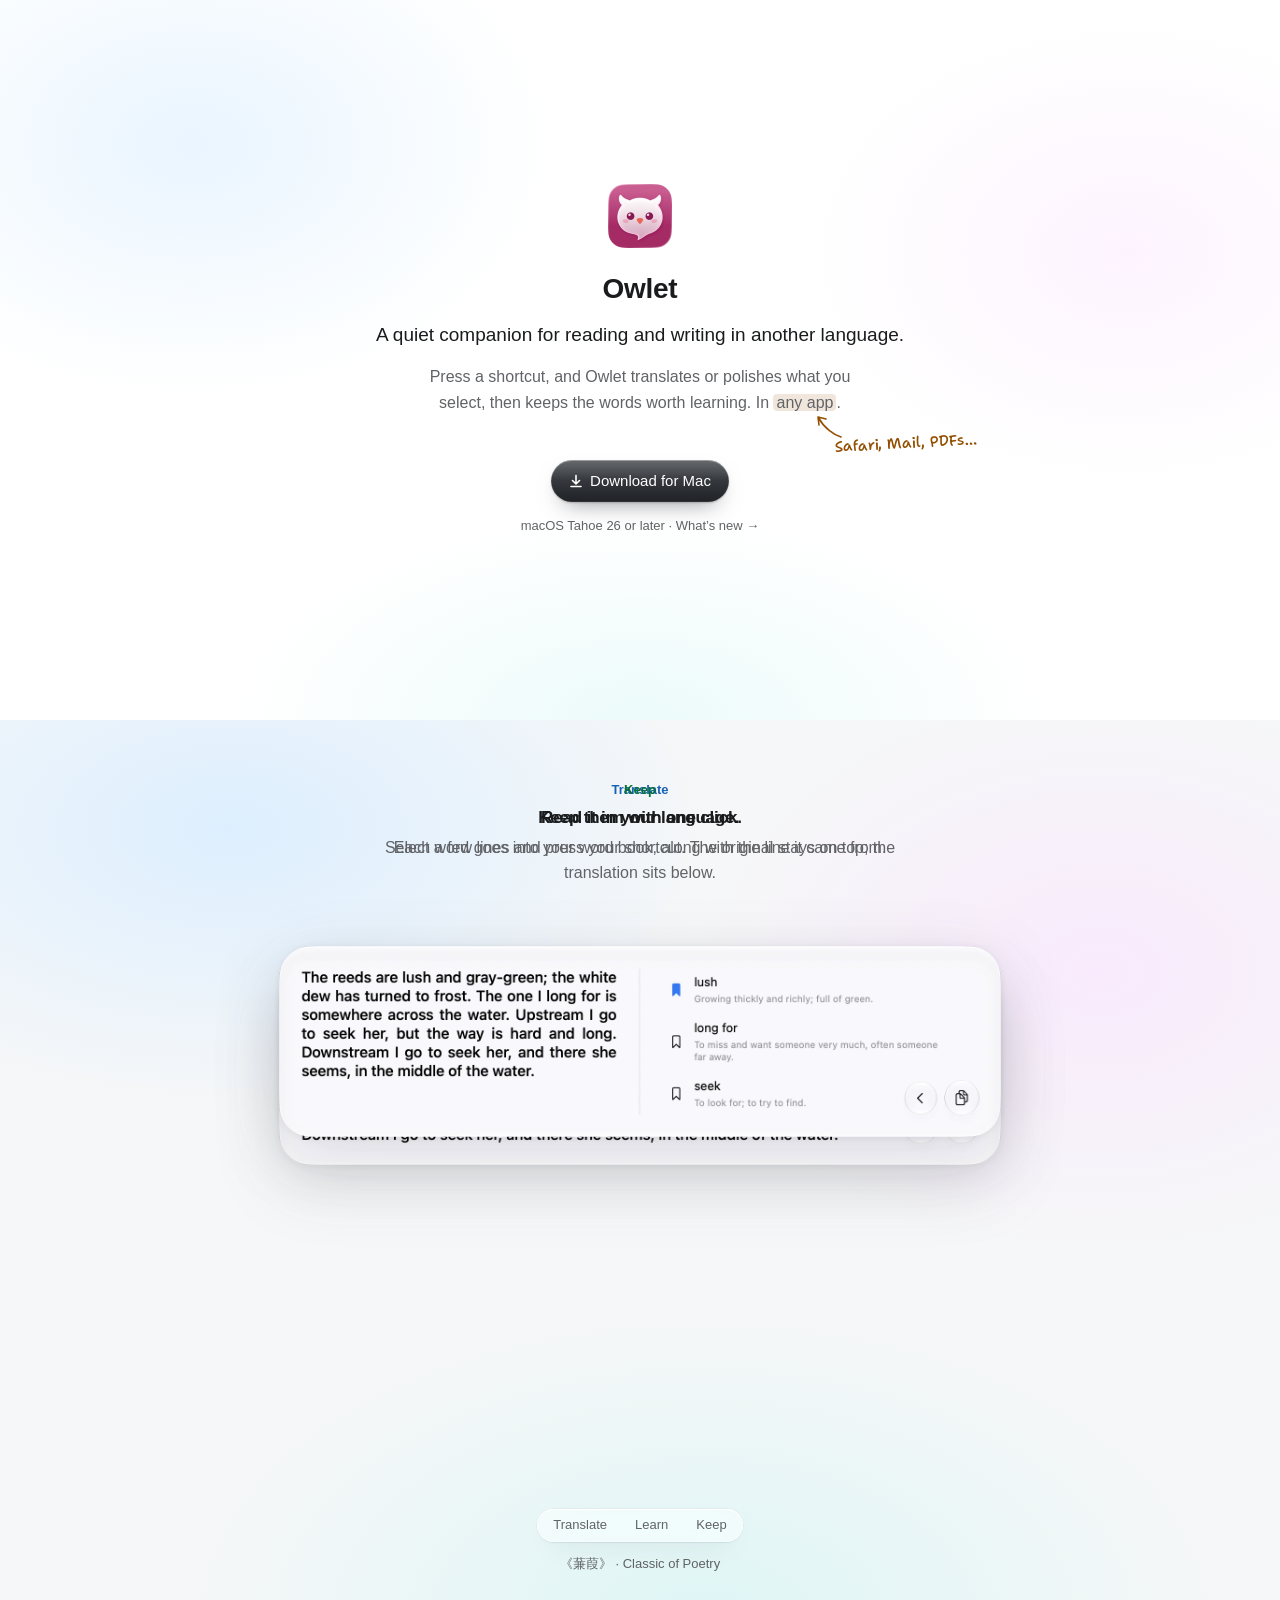
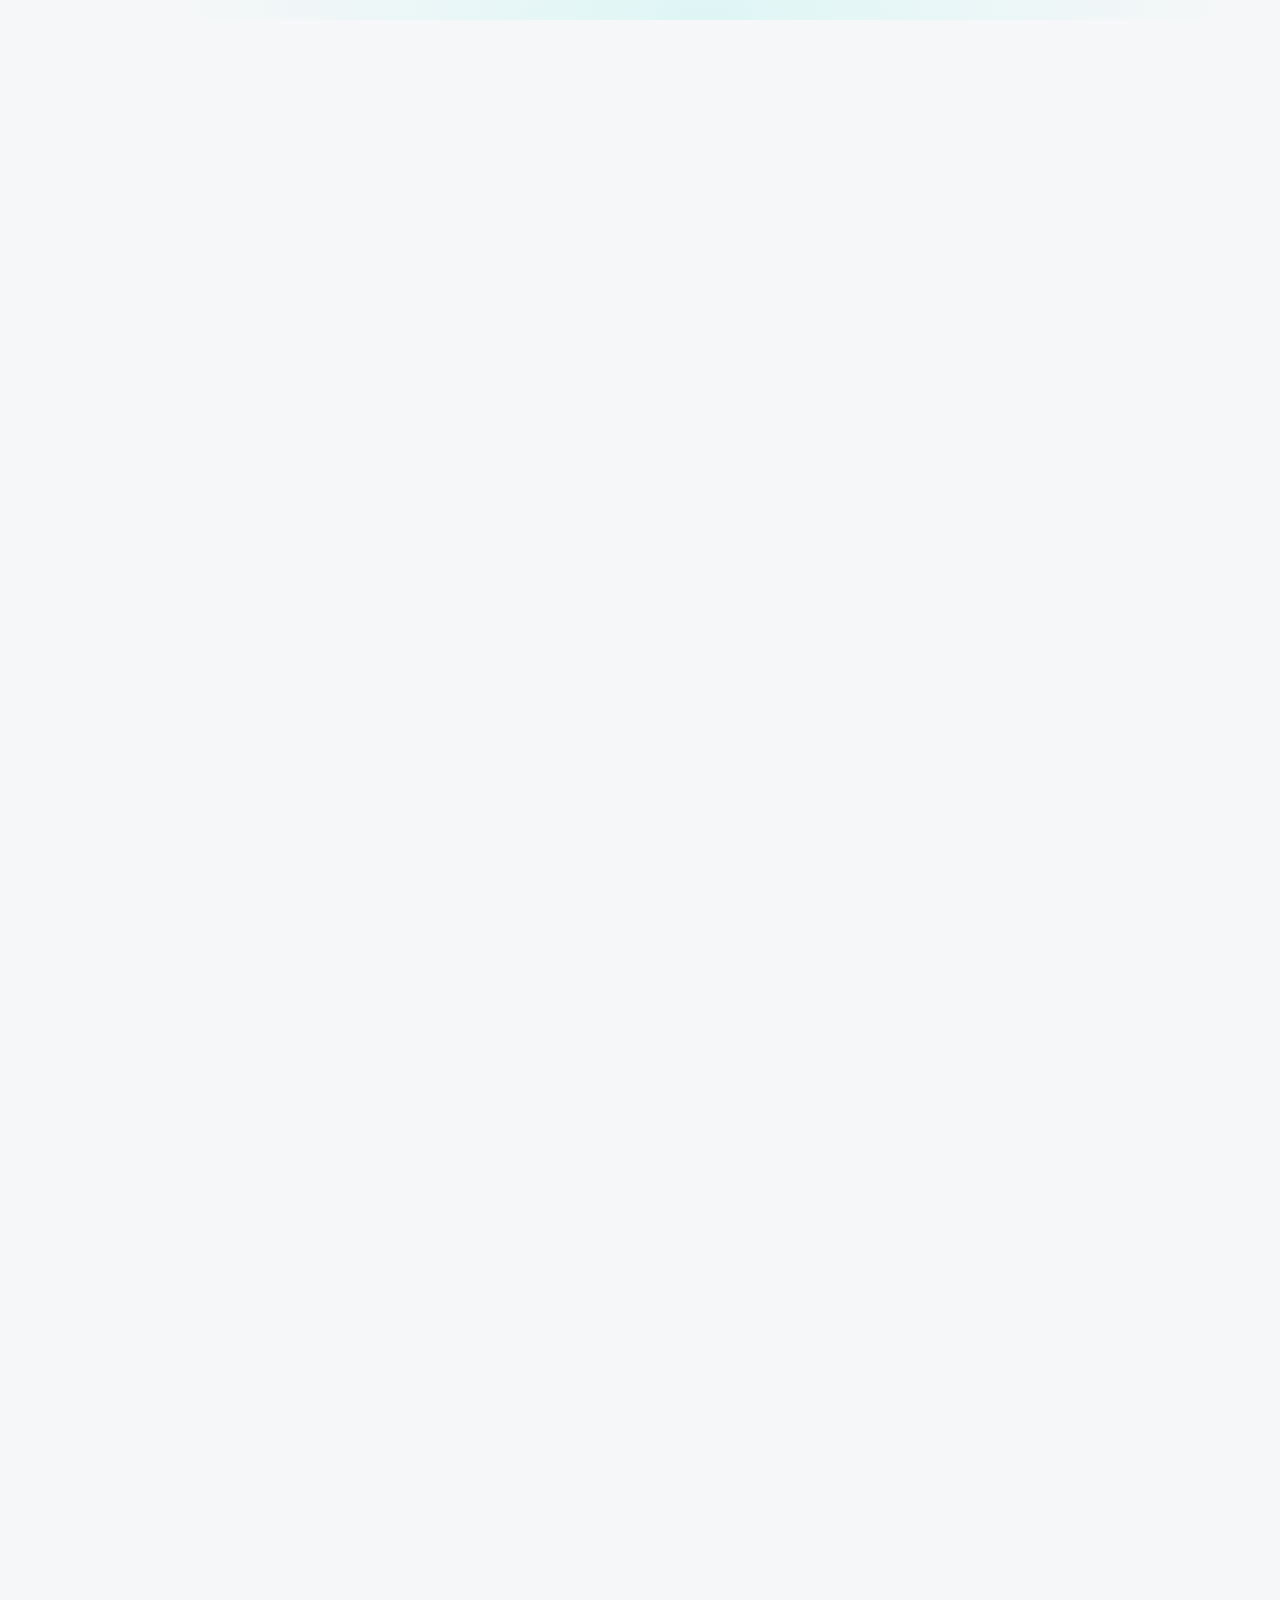
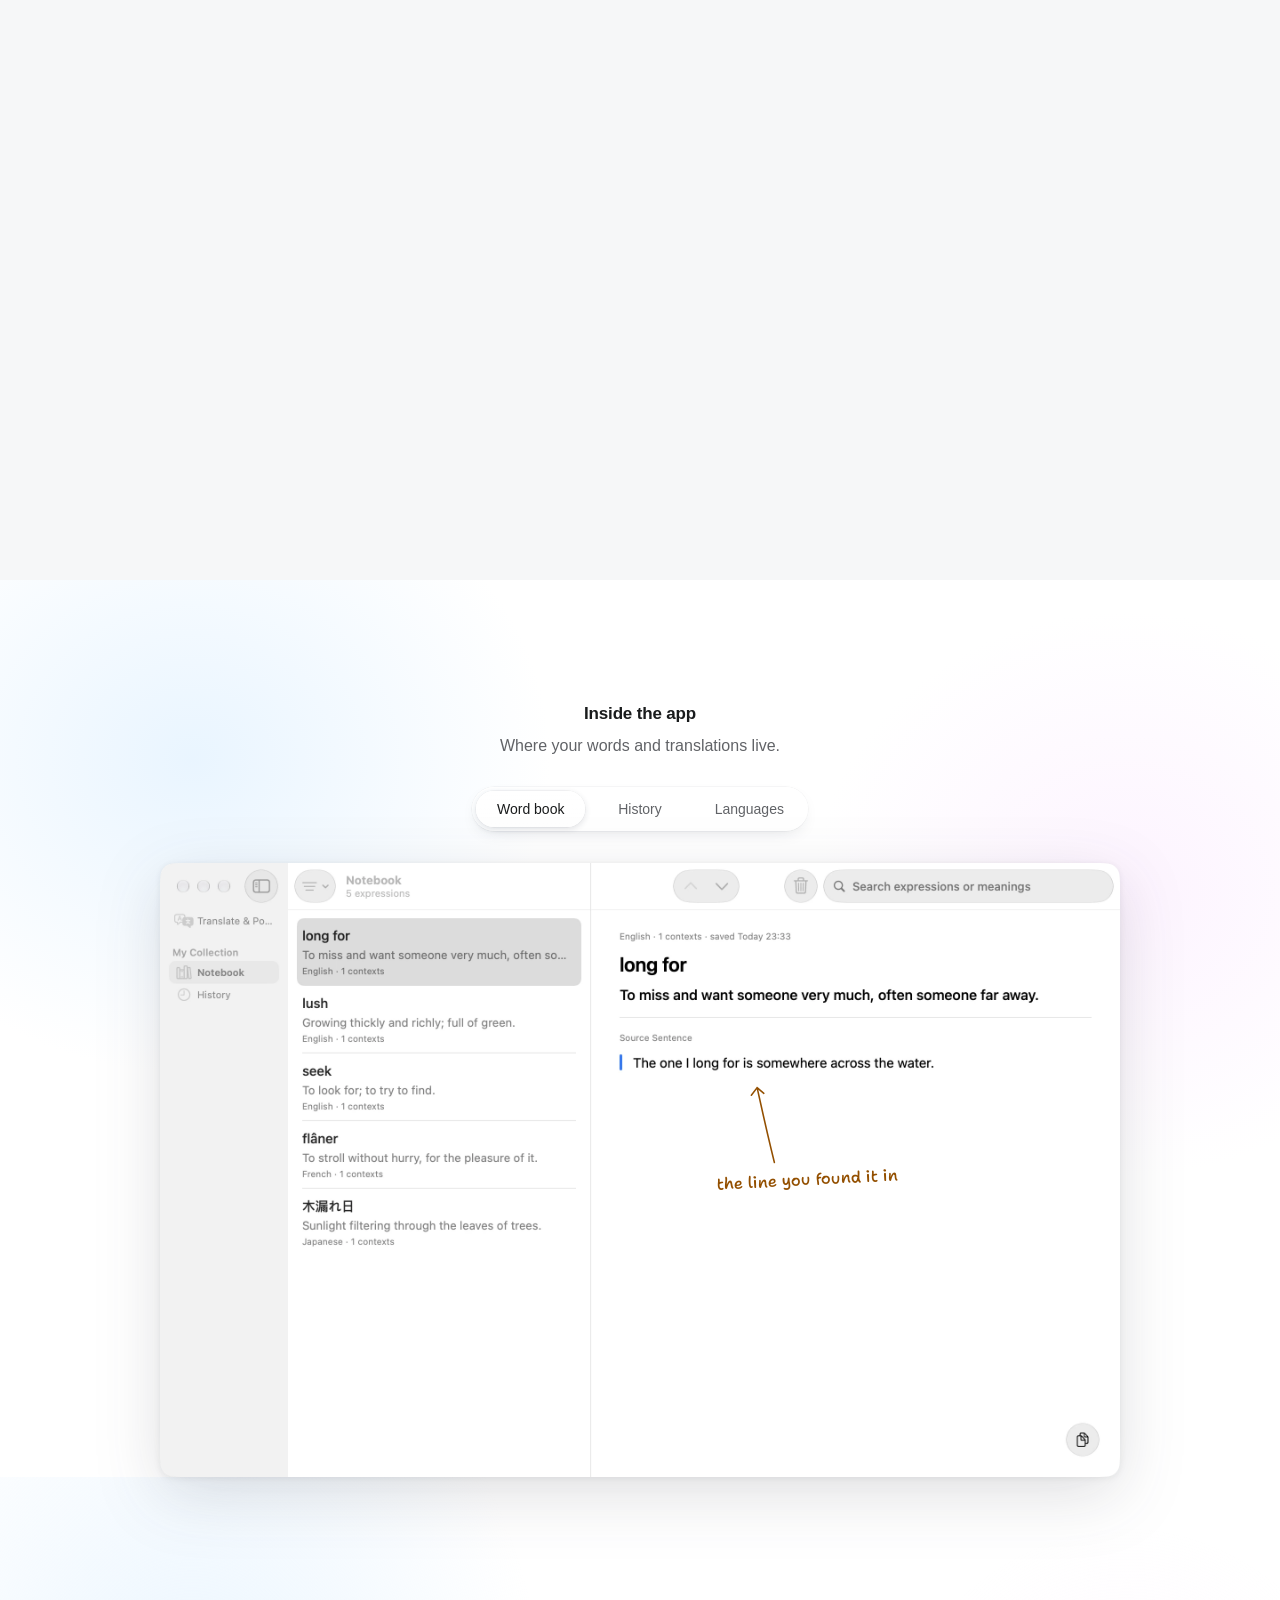
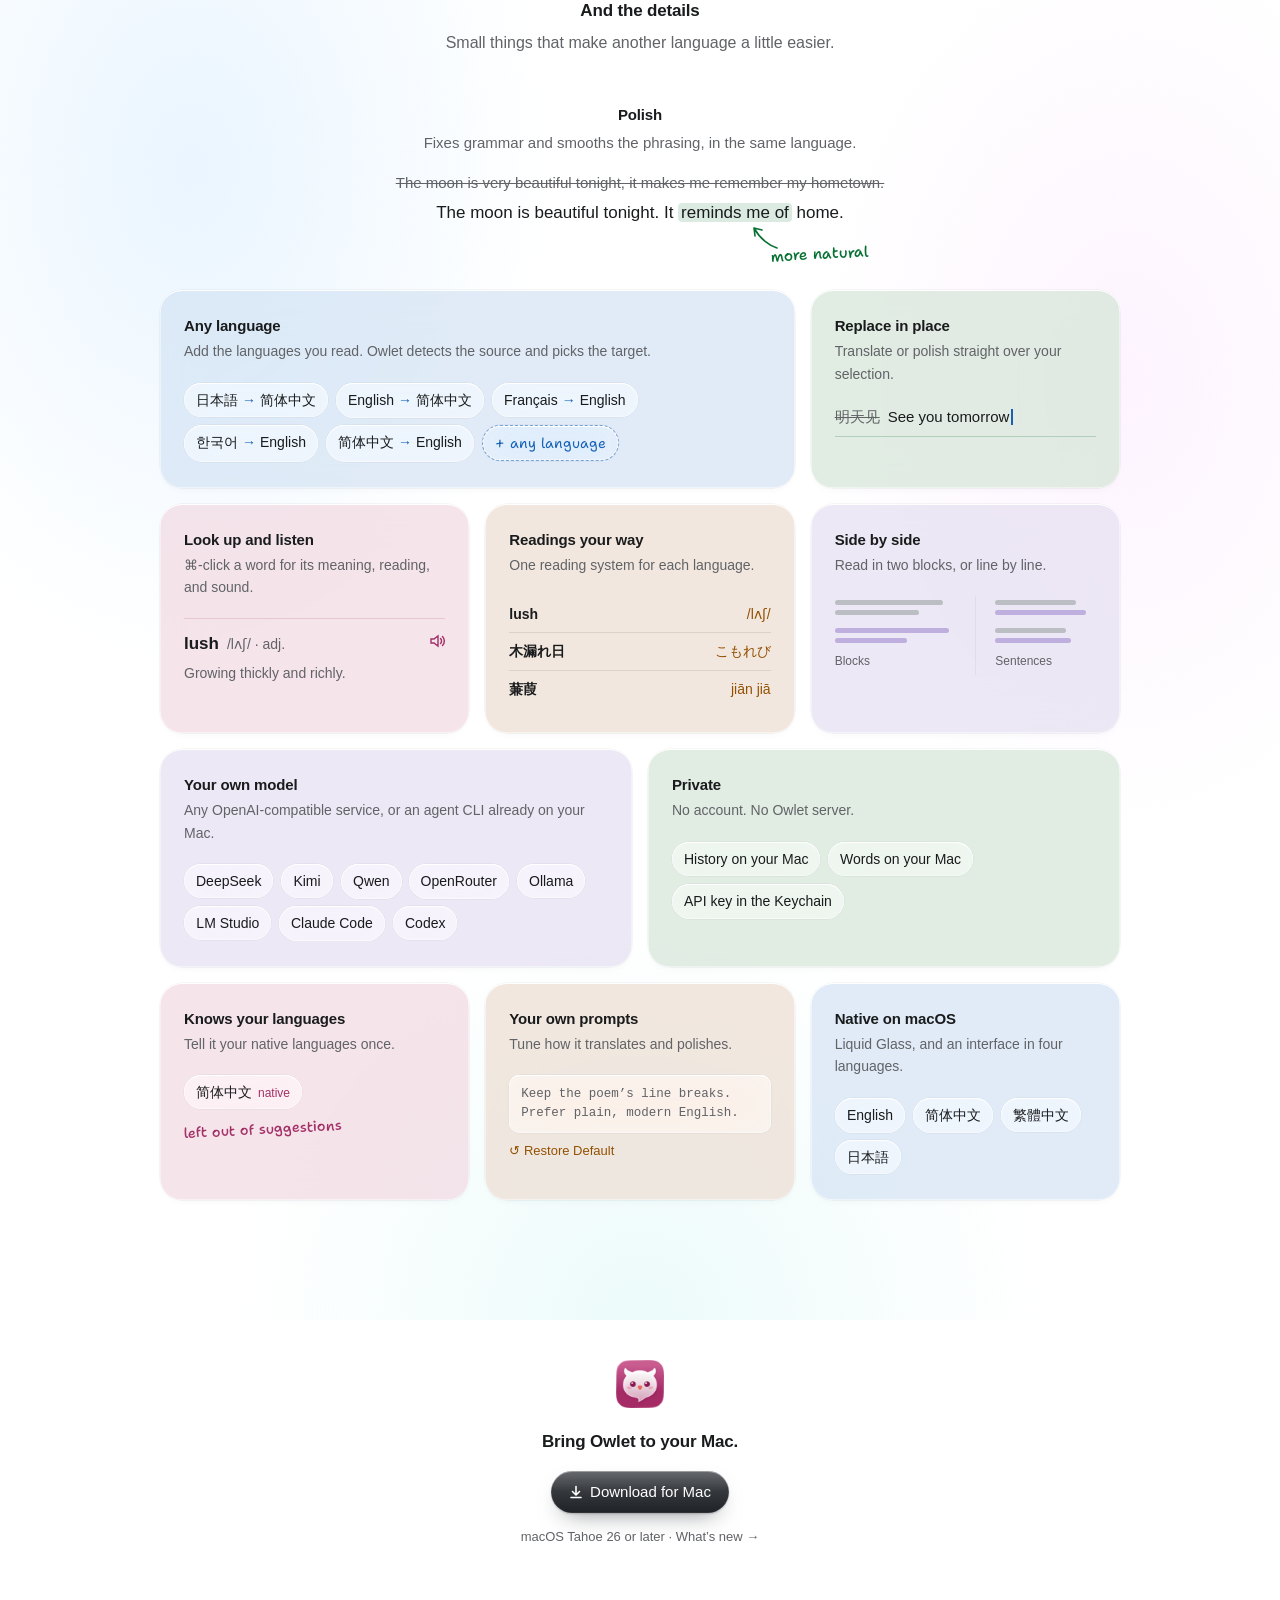
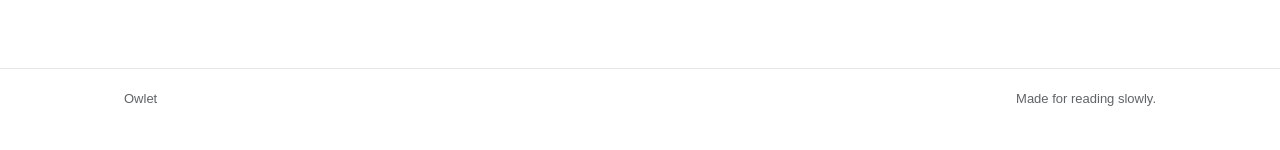
==== site/index.html @ 5147a9f1 "chore(site): 删掉下载链接上过时的注释 仓库已开源，v0.5.1 已发布，releases/latest 对访客可用。" ====
<!doctype html>
<html lang="en">
<head>
<meta charset="utf-8">
<meta name="viewport" content="width=device-width, initial-scale=1">
<title>Owlet · Read and write in any language on your Mac</title>
<meta name="description" content="Select text in any app and press a shortcut. Owlet translates or polishes it, and keeps the words worth learning in a word book on your Mac.">
<meta property="og:type" content="website">
<meta property="og:title" content="Owlet">
<meta property="og:description" content="A quiet companion for reading and writing in another language, on your Mac.">
<meta property="og:image" content="https://owlet.fahchen.dev/media/og.png">
<meta property="og:url" content="https://owlet.fahchen.dev/">
<meta name="twitter:card" content="summary_large_image">
<link rel="canonical" href="https://owlet.fahchen.dev/">
<link rel="icon" href="icon.png">
<link rel="apple-touch-icon" href="apple-touch-icon.png">
<link rel="preconnect" href="https://fonts.googleapis.com">
<link rel="preconnect" href="https://fonts.gstatic.com" crossorigin>
<link rel="stylesheet" href="https://fonts.googleapis.com/css2?family=Shantell+Sans:wght@400;500&display=swap">
<style>
  :root {
    --ink: oklch(0.22 0.004 260);
    --dim: oklch(0.50 0.006 260);
    --bg: oklch(1 0 0);
    --band: oklch(0.975 0.002 260);
    --line: oklch(0.22 0.004 260 / .1);
    --amber: oklch(0.50 0.12 60);
    --blue: oklch(0.50 0.15 255);
    --green: oklch(0.48 0.13 150);
    --rose: oklch(0.50 0.16 355);
    --violet: oklch(0.52 0.15 300);
    --hand: "Shantell Sans", cursive;
  }
  * { box-sizing: border-box; }
  body { margin: 0; background: var(--bg); color: var(--ink); font: 16px/1.6 -apple-system, BlinkMacSystemFont, "SF Pro Text", "PingFang SC", sans-serif; -webkit-font-smoothing: antialiased; }
  a { color: inherit; text-underline-offset: 4px; text-decoration-thickness: 1px; }
  a:hover { color: var(--blue); }
  h1, h2, h3 { font-weight: 600; margin: 0; letter-spacing: -.01em; }
  .wrap { max-width: 1080px; margin: 0 auto; padding-inline: 24px; }

  /* Inline handwritten note: a tinted target, an arrow, and a label below it. */
  .ann { position: relative; background: color-mix(in oklab, var(--c) 14%, transparent); border-radius: 4px; padding: 0 3px; }
  .ann::before {
    content: ""; position: absolute; left: 62%; top: calc(100% + 2px); width: 32px; height: 26px; background: var(--c);
    mask: url("data:image/svg+xml,%3Csvg xmlns='http://www.w3.org/2000/svg' viewBox='0 0 32 26' fill='none' stroke='black' stroke-width='1.6' stroke-linecap='round' stroke-linejoin='round'%3E%3Cpath d='M28 24C21 22 11 15 5 4M5 4l8 2M5 4l1 8'/%3E%3C/svg%3E") center / contain no-repeat;
  }
  .ann::after { content: attr(data-note); position: absolute; left: calc(62% + 22px); top: calc(100% + 22px); font: 500 15px var(--hand); color: var(--c); white-space: nowrap; transform: rotate(-3deg); }

  /* Hero */
  .hero { min-height: 80vh; display: grid; place-items: center; text-align: center; position: relative; padding: 48px 24px; }
  .hero img { width: 64px; height: 64px; }
  .hero h1 { font-size: 28px; margin-top: 12px; }
  .hero p { color: var(--dim); font-size: 17px; margin: 12px 0 0; }
  .hero p.tagline { color: var(--ink); font-size: 19px; margin-top: 8px; }
  .hero p.lead { max-width: 30em; margin: 14px auto 44px; font-size: 16px; text-wrap: balance; }
  .links { margin-top: 36px; display: flex; flex-direction: column; gap: 14px; align-items: center; font-size: 15px; }
  .meta { font-size: 13px; color: var(--dim); }
  .btn {
    display: inline-flex; align-items: center; gap: 7px; padding: 9px 18px; border-radius: 999px;
    color: white; text-decoration: none; font-weight: 500; font-size: 15px;
    transition: transform .3s cubic-bezier(.16, 1, .3, 1), box-shadow .3s cubic-bezier(.16, 1, .3, 1);
  }
  .btn:hover { color: white; transform: translateY(-1px); }
  .btn:active { transform: translateY(0); }
  .btn:focus-visible, .more-link:focus-visible { outline: 2px solid var(--blue); outline-offset: 3px; }
  .more-link { text-decoration: none; color: var(--dim); }
  .more-link:hover { color: var(--ink); }
  .more-link span { display: inline-block; transition: transform .3s cubic-bezier(.16, 1, .3, 1); }
  .more-link:hover span { transform: translateX(3px); }

  /* Story */
  .story { background: var(--band); padding: 96px 0; }
  /* A faint Tahoe wash, as if the wallpaper showed through glass; on the stage, so it holds still while the shots change. */
  .stage {
    background:
      radial-gradient(55% 45% at 18% 12%, oklch(0.94 0.035 250 / .9), transparent 70%),
      radial-gradient(45% 45% at 86% 28%, oklch(0.95 0.035 320 / .8), transparent 70%),
      radial-gradient(60% 50% at 55% 100%, oklch(0.95 0.03 195 / .8), transparent 70%),
      var(--band);
  }
  .step { margin: 0 auto 88px; max-width: 1032px; }
  .step:last-child { margin-bottom: 0; }
  .cap { text-align: center; }
  .cap b { font-size: 13px; font-weight: 600; }
  .cap h2 { font-size: 17px; margin-top: 2px; }
  .cap p { color: var(--dim); margin: 4px auto 0; max-width: 34em; }
  .k1 { color: var(--blue); } .k2 { color: var(--rose); } .k3 { color: var(--green); }
  /* The shot and its notes share one box; the SVG's viewBox matches the box, so arrows land in place. */
  .shot { position: relative; aspect-ratio: 1000 / 330; margin-top: 24px; }
  .shot img { position: absolute; left: 15%; top: 18.2%; width: 70%; height: auto; filter: drop-shadow(0 18px 32px oklch(0.3 0.02 260 / .14)) drop-shadow(0 1px 3px oklch(0.3 0.02 260 / .08)); }
  .shot svg { position: absolute; inset: 0; width: 100%; height: 100%; overflow: visible; fill: none; stroke-width: 1.6; stroke-linecap: round; stroke-linejoin: round; }
  .note { position: absolute; font: 500 16px/1.25 var(--hand); color: var(--c); white-space: nowrap; transform: rotate(-3deg); }
  .note.r { text-align: right; }
  .credit { text-align: center; font-size: 13px; color: var(--dim); margin-top: 40px; }
  .progress { display: none; }

  @media (prefers-reduced-motion: no-preference) and (min-width: 821px) {
    @supports (animation-timeline: view()) {
      .story { height: 340vh; padding: 0; view-timeline: --story block; }
      .stage { position: sticky; top: 0; height: 100vh; display: grid; grid-template-rows: 1fr auto; padding: 56px 24px 32px; }
      .steps { display: grid; place-items: start center; }
      .step { grid-area: 1 / 1; width: 100%; margin: 0; animation: linear both; animation-timeline: --story; }
      .step:nth-child(1) { animation-name: first; animation-range: contain 0% contain 38%; }
      .step:nth-child(2) { animation-name: middle; animation-range: contain 30% contain 70%; }
      .step:nth-child(3) { animation-name: last; animation-range: contain 62% contain 100%; }
      @keyframes first { 0%, 72% { opacity: 1; transform: none; } 100% { opacity: 0; transform: translateY(-24px); } }
      @keyframes middle { 0% { opacity: 0; transform: translateY(24px); } 28%, 72% { opacity: 1; transform: none; } 100% { opacity: 0; transform: translateY(-24px); } }
      @keyframes last { 0% { opacity: 0; transform: translateY(24px); } 28%, 100% { opacity: 1; transform: none; } }

      /* Each step's notes draw in once the step has settled. */
      .shot path, .note { animation: linear both; animation-timeline: --story; }
      .shot path { stroke-dasharray: 1; animation-name: draw; }
      .note { animation-name: ink; }
      .step:nth-child(1) :is(path, .note) { animation-range: contain 2% contain 12%; }
      .step:nth-child(2) :is(path, .note) { animation-range: contain 40% contain 50%; }
      .step:nth-child(3) :is(path, .note) { animation-range: contain 72% contain 82%; }
      @keyframes draw { from { stroke-dashoffset: 1; } to { stroke-dashoffset: 0; } }
      @keyframes ink { from { opacity: 0; } to { opacity: 1; } }

      .progress { display: flex; gap: 28px; justify-content: center; font-size: 13px; color: var(--dim); }
      .progress span { animation: on linear; animation-timeline: --story; }
      .progress span:nth-child(1) { animation-range: contain 0% contain 34%; }
      .progress span:nth-child(2) { animation-range: contain 34% contain 66%; }
      .progress span:nth-child(3) { animation-range: contain 66% contain 100%; }
      @keyframes on { from, to { color: var(--ink); } }
      .credit { margin-top: 12px; }
    }
  }

  /* Inside the app: radio tabs, one pane at a time; a pane's arrows redraw each time it is shown. */
  .inside { padding: 120px 0 0; }
  .inside h2 { font-size: 17px; text-align: center; }
  .inside .sub { text-align: center; color: var(--dim); margin: 6px 0 0; }
  .inside input[type=radio] { position: absolute; opacity: 0; pointer-events: none; }
  .tabs label:hover { color: var(--ink); }
  #tab-notebook:focus-visible ~ .tabs [for=tab-notebook], #tab-history:focus-visible ~ .tabs [for=tab-history],
  #tab-languages:focus-visible ~ .tabs [for=tab-languages] { outline: 2px solid var(--blue); outline-offset: 1px; }
  .pane > img { position: absolute; inset: 0; width: 100%; height: 100%; filter: drop-shadow(0 18px 32px oklch(0.3 0.02 260 / .14)) drop-shadow(0 1px 3px oklch(0.3 0.02 260 / .08)); }
  .pane > svg { position: absolute; inset: 0; width: 100%; height: 100%; overflow: visible; fill: none; stroke-width: 1.6; stroke-linecap: round; stroke-linejoin: round; }


  /* ---------- Liquid Glass layer ---------- */
  :root {
    --glass: oklch(1 0 0 / .55);
    --glass-ring: inset 0 0 0 .5px oklch(1 0 0 / .85), 0 0 0 .5px oklch(0.3 0.02 260 / .08);
    --glass-hi: inset 0 1px 0 oklch(1 0 0 / .95);
    --glass-drop: 0 10px 28px -14px oklch(0.3 0.04 260 / .28), 0 1px 2px oklch(0.3 0.02 260 / .06);
    --spring: cubic-bezier(.22, 1, .36, 1);
  }
  /* Faint wallpaper light, so the glass has something to show through. */
  .hero, .inside, .features {
    background:
      radial-gradient(40% 50% at 15% 20%, oklch(0.95 0.03 250 / .7), transparent 70%),
      radial-gradient(35% 45% at 88% 35%, oklch(0.96 0.03 320 / .6), transparent 70%),
      radial-gradient(45% 40% at 50% 100%, oklch(0.96 0.025 195 / .6), transparent 70%),
      var(--bg);
  }
  .glassy, .chip, .prompt {
    background: var(--glass); -webkit-backdrop-filter: blur(18px) saturate(1.8); backdrop-filter: blur(18px) saturate(1.8);
    box-shadow: var(--glass-hi), var(--glass-ring), var(--glass-drop);
  }
  .card {
    background: color-mix(in oklab, var(--c, white) 13%, oklch(1 0 0 / .68));
    -webkit-backdrop-filter: blur(24px) saturate(1.8); backdrop-filter: blur(24px) saturate(1.8);
    /* A light lift only: the glass edge separates the cards, not the shadow. */
    box-shadow: var(--glass-hi), var(--glass-ring), 0 4px 14px -10px oklch(0.3 0.04 260 / .14);
  }
  .chip.any { background: oklch(1 0 0 / .25); box-shadow: none; }
  .card :is(.chip, .prompt) { box-shadow: var(--glass-hi), var(--glass-ring); }

  /* The download button: dark glass with a specular top edge. */
  .btn {
    position: relative; overflow: hidden;
    background: linear-gradient(180deg, oklch(0.36 0.01 260 / .92), oklch(0.19 0.01 260 / .94));
    -webkit-backdrop-filter: blur(12px) saturate(1.6); backdrop-filter: blur(12px) saturate(1.6);
    box-shadow: inset 0 1px 0 oklch(1 0 0 / .3), inset 0 0 0 .5px oklch(1 0 0 / .14), 0 10px 24px -12px oklch(0.2 0.02 260 / .6), 0 1px 2px oklch(0.2 0 0 / .2);
  }
  .btn::before { content: ""; position: absolute; inset: 0 0 50% 0; border-radius: inherit; background: linear-gradient(oklch(1 0 0 / .16), transparent); pointer-events: none; }
  .btn:hover { box-shadow: inset 0 1px 0 oklch(1 0 0 / .45), inset 0 0 0 .5px oklch(1 0 0 / .2), 0 14px 28px -12px oklch(0.2 0.02 260 / .65), 0 1px 2px oklch(0.2 0 0 / .2); }

  /* Segmented control: a glass track and a glass pill that slides to the chosen tab. */
  .tabs {
    position: relative; display: grid; grid-template-columns: repeat(3, 1fr); width: fit-content; margin: 28px auto 32px;
    padding: 4px; border-radius: 999px; font-size: 14px; font-weight: 500;
    background: oklch(1 0 0 / .45); -webkit-backdrop-filter: blur(20px) saturate(1.8); backdrop-filter: blur(20px) saturate(1.8);
    box-shadow: inset 0 1px 0 oklch(1 0 0 / .9), var(--glass-ring), 0 6px 18px -10px oklch(0.3 0.04 260 / .25);
  }
  .tabs::before {
    content: ""; position: absolute; top: 4px; bottom: 4px; left: 4px; width: calc((100% - 8px) / 3); border-radius: 999px;
    background: linear-gradient(180deg, oklch(1 0 0 / .98), oklch(1 0 0 / .78));
    box-shadow: inset 0 1px 0 white, inset 0 0 0 .5px oklch(1 0 0 / .9), 0 2px 6px oklch(0.3 0.03 260 / .14), 0 0 0 .5px oklch(0.3 0.02 260 / .08);
    transition: transform .55s var(--spring);
  }
  #tab-history:checked ~ .tabs::before { transform: translateX(100%); }
  #tab-languages:checked ~ .tabs::before { transform: translateX(200%); }
  .tabs label { position: relative; z-index: 1; cursor: pointer; text-align: center; white-space: nowrap; color: var(--dim); padding: 7px clamp(12px, 3vw, 20px); border-radius: 999px; transition: color .3s; }
  #tab-notebook:checked ~ .tabs [for=tab-notebook], #tab-history:checked ~ .tabs [for=tab-history],
  #tab-languages:checked ~ .tabs [for=tab-languages] { color: var(--ink); }

  .panes { position: relative; aspect-ratio: 2160 / 1380; max-width: 960px; margin: 0 auto; }
  .pane { position: absolute; inset: 0; opacity: 0; visibility: hidden; transform: translateY(10px) scale(.985);
    transition: opacity .45s var(--spring), transform .6s var(--spring), visibility 0s .45s; }
  #tab-notebook:checked ~ .panes .p-notebook, #tab-history:checked ~ .panes .p-history,
  #tab-languages:checked ~ .panes .p-languages { opacity: 1; visibility: visible; transform: none; transition: opacity .45s var(--spring), transform .6s var(--spring); }
  .pane path { stroke-dasharray: 1; stroke-dashoffset: 1; transition: stroke-dashoffset .9s .35s var(--spring); }
  .pane .note { opacity: 0; transition: opacity .5s .75s; }
  #tab-notebook:checked ~ .panes .p-notebook :is(path, .note), #tab-history:checked ~ .panes .p-history :is(path, .note),
  #tab-languages:checked ~ .panes .p-languages :is(path, .note) { stroke-dashoffset: 0; opacity: 1; }
  @media (prefers-reduced-motion: reduce) {
    .pane, .pane path, .pane .note, .tabs::before { transition: none; }
  }

  /* The Languages pane, in a settings window drawn around the real capture. */
  .window { position: absolute; left: 22%; width: 56%; top: 0; bottom: 0; border-radius: 16px; overflow: hidden;
    background: oklch(0.985 0 0); box-shadow: 0 0 0 .5px oklch(0.3 0.02 260 / .14), 0 22px 44px -18px oklch(0.3 0.03 260 / .35); }
  .titlebar { position: relative; padding: 10px 14px 8px; text-align: center;
    background: oklch(0.97 0.004 260 / .8); -webkit-backdrop-filter: blur(20px) saturate(1.8); backdrop-filter: blur(20px) saturate(1.8);
    box-shadow: inset 0 -.5px 0 oklch(0.3 0.02 260 / .12), inset 0 1px 0 white; }
  .lights { position: absolute; left: 14px; top: 13px; display: flex; gap: 7px; }
  .lights i { width: 11px; height: 11px; border-radius: 50%; box-shadow: inset 0 0 0 .5px oklch(0 0 0 / .15); }
  .lights i:nth-child(1) { background: oklch(0.68 0.2 25); } .lights i:nth-child(2) { background: oklch(0.83 0.16 85); } .lights i:nth-child(3) { background: oklch(0.72 0.18 145); }
  .titlebar .title { font-size: 12px; font-weight: 600; color: oklch(0.35 0.005 260); }
  .toolbar { display: flex; justify-content: center; gap: 4px; margin-top: 6px; }
  .toolbar span { display: grid; justify-items: center; gap: 1px; padding: 4px 10px; border-radius: 8px; font-size: 10.5px; color: oklch(0.45 0.005 260); }
  .toolbar span.on { background: oklch(0.3 0.02 260 / .08); color: var(--blue); }
  .toolbar svg { width: 18px; height: 18px; fill: none; stroke: currentColor; stroke-width: 1.4; stroke-linecap: round; stroke-linejoin: round; }
  .window .content { position: absolute; inset: 86px 0 0; overflow: hidden; mask: linear-gradient(#000 82%, transparent); }
  .window .content img { width: 100%; height: auto; display: block; }

  /* The step indicator sits on a glass pill. */
  .progress { width: fit-content; margin: 0 auto; padding: 6px 16px; border-radius: 999px; }

  /* Features */
  .features { padding: 120px 0; }
  .features h2 { font-size: 17px; text-align: center; }
  .features .sub { text-align: center; color: var(--dim); margin: 6px 0 48px; }
  .polish { text-align: center; max-width: 720px; margin: 0 auto 64px; }
  .polish h3 { font-size: 15px; }
  .polish p { margin: 4px 0 0; color: var(--dim); font-size: 15px; }
  .polish .before { text-decoration: line-through; margin-top: 16px; }
  .polish .after { color: var(--ink); font-size: 17px; }

  /* Bento: each card carries a small drawing of the thing it describes, in plain HTML. */
  .bento { display: grid; grid-template-columns: repeat(6, 1fr); gap: 16px; max-width: 960px; margin: 0 auto; }
  .card { grid-column: span 2; border-radius: 22px; padding: 24px 24px 26px; }
  .card.w4 { grid-column: span 4; } .card.w3 { grid-column: span 3; }
  .card h3 { font-size: 15px; }
  .card > p { margin: 2px 0 0; color: var(--dim); font-size: 14px; }
  .viz { margin-top: 20px; font-size: 14px; }
  .chips { display: flex; flex-wrap: wrap; gap: 8px; }
  .chip { border-radius: 999px; padding: 6px 12px; white-space: nowrap; }
  .chip i { font-style: normal; color: var(--c); margin: 0 4px; }
  .chip.any { border: 1px dashed color-mix(in oklab, var(--c) 60%, white); color: var(--c); font-family: var(--hand); }
  .field { padding: 0 0 8px; box-shadow: inset 0 -.5px 0 color-mix(in oklab, var(--c) 45%, transparent); font-size: 15px; }
  .field s { color: var(--dim); margin-right: 8px; }
  .field b { font-weight: 500; }
  .field b::after { content: ""; display: inline-block; width: 1.5px; height: 1.1em; background: var(--blue); vertical-align: -3px; margin-left: 2px; }
  .mini { padding-top: 12px; box-shadow: inset 0 .5px 0 color-mix(in oklab, var(--c) 35%, transparent); }
  .mini .top { display: flex; align-items: baseline; gap: 8px; }
  .mini .top b { font-size: 17px; }
  .mini .top span { color: var(--dim); }
  .mini .top svg { margin-left: auto; color: var(--c); }
  .mini p { margin: 4px 0 0; color: var(--dim); }
  .reads div { display: flex; justify-content: space-between; padding: 7px 0; border-top: 1px solid var(--line); }
  .reads div:first-child { border-top: 0; }
  .reads span { color: var(--c); }
  .layouts { display: grid; grid-template-columns: 1fr 1fr; gap: 20px; }
  .layouts > div { display: grid; gap: 5px; padding: 4px 0; }
  .layouts > div + div { padding-left: 20px; box-shadow: inset .5px 0 0 var(--line); }
  .layouts i { display: block; height: 5px; border-radius: 3px; background: oklch(0.80 0.006 260); }
  .layouts i.t { background: color-mix(in oklab, var(--c) 45%, white); }
  .layouts i.gap { background: none; height: 3px; }
  .layouts small { color: var(--dim); font-size: 12px; margin-top: 4px; }
  .locks { display: flex; gap: 8px; flex-wrap: wrap; }
  .native { display: flex; align-items: center; gap: 10px; flex-wrap: wrap; }
  .native .chip small { color: var(--c); margin-left: 6px; font-size: 12px; }
  .native em { font: 500 14px var(--hand); font-style: normal; color: var(--c); transform: rotate(-3deg); }
  .prompt { border-radius: 10px; padding: 10px 12px; font: 12.5px/1.5 ui-monospace, "SF Mono", monospace; color: var(--dim); }
  .restore { margin-top: 8px; font-size: 13px; color: var(--c); }

  @media (max-width: 820px) { .bento { grid-template-columns: 1fr; } .card, .card.w4, .card.w3 { grid-column: auto; } }

  .end { text-align: center; padding: 40px 0 120px; }
  .end h2 { font-size: 17px; margin-top: 12px; }
  .end .links { margin-top: 16px; }
  .end img { width: 48px; height: 48px; }
  footer { border-top: 1px solid var(--line); padding: 20px 0 40px; font-size: 13px; color: var(--dim); }
  footer .wrap { display: flex; justify-content: space-between; gap: 16px; }

  @media (max-width: 820px) {
    .stage { padding-inline: 20px; }
    .hero .ann::before { left: auto; right: 62%; transform: scaleX(-1); }
    .hero .ann::after { left: auto; right: calc(62% + 22px); transform: rotate(3deg); }
    .shot { aspect-ratio: auto; }
    .shot img { position: static; width: 100%; }
    .shot svg, .note, .pane svg { display: none; }
  }
</style>
</head>
<body>

<header class="hero">
  <div>
    <img src="icon.png" alt="Owlet app icon" width="64" height="64">
    <h1>Owlet</h1>
    <p class="tagline">A quiet companion for reading and writing in another language.</p>
    <p class="lead">Press a shortcut, and Owlet translates or polishes what you select, then keeps the words worth learning. In <span class="ann" style="--c: var(--amber)" data-note="Safari, Mail, PDFs…">any app</span>.</p>
    <div class="links">
      <a class="btn" href="https://github.com/fahchen/owlet/releases/latest"><svg width="14" height="14" viewBox="0 0 14 14" fill="none" stroke="currentColor" stroke-width="1.6" stroke-linecap="round" stroke-linejoin="round" aria-hidden="true"><path d="M7 1.5v8M3.5 6.5 7 10l3.5-3.5M2 12.5h10"/></svg>Download for Mac</a>
      <span class="meta">macOS Tahoe 26 or later · <a class="more-link" href="changelog.html">What’s new <span>→</span></a></span>
    </div>
  </div>
</header>

<section class="story" aria-label="How Owlet works">
  <div class="stage">
    <div class="steps">
      <figure class="step">
        <figcaption class="cap"><b class="k1">Translate</b><h2>Read it in your language.</h2><p>Select a few lines and press your shortcut. The original stays on top; the translation sits below.</p></figcaption>
        <div class="shot">
          <img src="media/translate.webp" width="1546" height="414" alt="Owlet panel with the first stanza of Jianjia from the Classic of Poetry above its English translation">
          <svg viewBox="0 0 1000 330" preserveAspectRatio="none" aria-hidden="true">
            <path pathLength="1" stroke="var(--amber)" d="M128 92C142 92 150 100 160 110M160 110l-8-2M160 110l-2-8"/>
            <path pathLength="1" stroke="var(--blue)" d="M128 206C142 206 150 200 160 197M160 197l-8-4M160 197l-7 4"/>
            <path pathLength="1" stroke="var(--rose)" d="M762 280C758 262 766 246 772 232M772 232l-6 8M772 232l6 7"/>
            <path pathLength="1" stroke="var(--violet)" d="M868 186C850 190 840 200 832 207M832 207l9-2M832 207l3-8"/>
          </svg>
          <span class="note r" style="--c: var(--amber); right: 86.5%; top: 19%">what you<br>selected</span>
          <span class="note r" style="--c: var(--blue); right: 86.5%; top: 57%">now in<br>English</span>
          <span class="note" style="--c: var(--rose); left: 72%; top: 86%">learn from it</span>
          <span class="note" style="--c: var(--violet); left: 87%; top: 50%">⌘C copies</span>
        </div>
      </figure>
      <figure class="step">
        <figcaption class="cap"><b class="k2">Learn</b><h2>Find the words worth keeping.</h2><p>Open Learn for the words that matter here, each explained in the line where you met it.</p></figcaption>
        <div class="shot">
          <img src="media/learn.webp" width="1546" height="408" alt="Owlet panel with three words to learn: lush, long for, and seek" loading="lazy">
          <svg viewBox="0 0 1000 330" preserveAspectRatio="none" aria-hidden="true">
            <path pathLength="1" stroke="var(--rose)" d="M866 82C830 84 780 92 735 100M735 100l8-5M735 100l8 3"/>
            <path pathLength="1" stroke="var(--blue)" d="M600 280C596 262 600 246 605 234M605 234l-6 8M605 234l6 7"/>
          </svg>
          <span class="note" style="--c: var(--rose); left: 87%; top: 19%">worth<br>keeping</span>
          <span class="note" style="--c: var(--blue); left: 54%; top: 86%">explained in context</span>
        </div>
      </figure>
      <figure class="step">
        <figcaption class="cap"><b class="k3">Keep</b><h2>Keep them with one click.</h2><p>Each word goes into your word book, along with the line it came from.</p></figcaption>
        <div class="shot">
          <img src="media/collect.webp" width="1546" height="408" alt="Owlet panel with the word lush saved to the word book" loading="lazy">
          <svg viewBox="0 0 1000 330" preserveAspectRatio="none" aria-hidden="true">
            <path pathLength="1" stroke="var(--green)" d="M528 36C520 55 528 72 533 86M533 86l-7-6M533 86l2-9"/>
            <path pathLength="1" stroke="var(--amber)" d="M250 36C262 52 284 66 293 78M293 78l-8-4M293 78l-1-9"/>
          </svg>
          <span class="note" style="--c: var(--green); left: 47%; top: 1%">saved</span>
          <span class="note" style="--c: var(--amber); left: 8%; top: 1%">⌘-click any word to look it up</span>
        </div>
      </figure>
    </div>
    <div>
      <div class="progress glassy" aria-hidden="true"><span>Translate</span><span>Learn</span><span>Keep</span></div>
      <p class="credit">《蒹葭》 · Classic of Poetry</p>
    </div>
  </div>
</section>

<section class="inside" aria-label="Inside the app">
  <div class="wrap">
    <h2>Inside the app</h2>
    <p class="sub">Where your words and translations live.</p>
    <input type="radio" name="inside" id="tab-notebook" checked>
    <input type="radio" name="inside" id="tab-history">
    <input type="radio" name="inside" id="tab-languages">
    <div class="tabs" role="presentation">
      <label for="tab-notebook">Word book</label>
      <label for="tab-history">History</label>
      <label for="tab-languages">Languages</label>
    </div>
    <div class="panes">
      <div class="pane p-notebook">
        <img src="media/notebook.webp" width="2160" height="1380" alt="The Owlet word book with five saved expressions in English, French, and Japanese, and the selected one showing its source sentence" loading="lazy">
        <svg viewBox="0 0 1000 639" preserveAspectRatio="none" aria-hidden="true">
          <path pathLength="1" stroke="var(--amber)" d="M640 312C632 280 626 252 622 234M622 234l-6 8M622 234l7 6"/>
        </svg>
        <span class="note" style="--c: var(--amber); left: 58%; top: 50%">the line you found it in</span>
      </div>
      <div class="pane p-history">
        <img src="media/history.webp" width="2160" height="1380" alt="Owlet history with translations and a polish grouped by day, the latest showing the poem and its translation" loading="lazy">
        <svg viewBox="0 0 1000 639" preserveAspectRatio="none" aria-hidden="true">
          <path pathLength="1" stroke="var(--blue)" d="M152 336C147 324 147 314 150 303M150 303l-6 7M150 303l6 6"/>
        </svg>
        <span class="note" style="--c: var(--blue); left: 14%; top: 54%">every translation and polish,<br>by day</span>
      </div>
      <div class="pane p-languages">
        <div class="window">
          <div class="titlebar">
            <span class="lights" aria-hidden="true"><i></i><i></i><i></i></span><span class="title">Languages</span>
            <div class="toolbar" aria-hidden="true">
              <span><svg viewBox="0 0 18 18"><circle cx="9" cy="9" r="2.6"/><path d="M9 2v2.2M9 13.8V16M2 9h2.2M13.8 9H16M4 4l1.6 1.6M12.4 12.4 14 14M4 14l1.6-1.6M12.4 5.6 14 4"/></svg>General</span>
              <span class="on"><svg viewBox="0 0 18 18"><path d="M3 4.5h12v7H8l-3.5 3v-3H3z"/><path d="M7 10l2-5 2 5M7.6 8.6h2.8"/></svg>Languages</span>
              <span><svg viewBox="0 0 18 18"><path d="M5.5 14h7.5a3 3 0 0 0 .3-6 4.5 4.5 0 0 0-8.6 1A2.5 2.5 0 0 0 5.5 14z"/></svg>Model</span>
              <span><svg viewBox="0 0 18 18"><rect x="2" y="5" width="14" height="8.5" rx="1.6"/><path d="M5 8h.01M8 8h.01M11 8h.01M14 8h.01M6 11h6"/></svg>Shortcuts</span>
            </div>
          </div>
          <div class="content"><img src="media/languages.webp" width="1240" height="2236" alt="Owlet language settings with six languages, a target for each source language, and native languages" loading="lazy"></div>
        </div>
        <svg viewBox="0 0 1000 639" preserveAspectRatio="none" aria-hidden="true">
          <path pathLength="1" stroke="var(--rose)" d="M200 319C240 321 262 331 276 343M276 343l-9-1M276 343l-3-8"/>
          <path pathLength="1" stroke="var(--green)" d="M200 463C225 471 240 481 250 491M250 491l-8-2M250 491l-2-8"/>
        </svg>
        <span class="note r" style="--c: var(--rose); right: 80.5%; top: 46.3%">add any<br>language</span>
        <span class="note r" style="--c: var(--green); right: 80.5%; top: 68.3%">a target for<br>each source</span>
      </div>
    </div>
  </div>
</section>

<section class="features">
  <div class="wrap">
    <h2>And the details</h2>
    <p class="sub">Small things that make another language a little easier.</p>
    <div class="polish">
      <h3>Polish</h3>
      <p>Fixes grammar and smooths the phrasing, in the same language.</p>
      <p class="before">The moon is very beautiful tonight, it makes me remember my hometown.</p>
      <p class="after">The moon is beautiful tonight. It <span class="ann" style="--c: var(--green)" data-note="more natural">reminds me of</span> home.</p>
    </div>
    <div class="bento">
      <div class="card w4" style="--c: var(--blue)">
        <h3>Any language</h3><p>Add the languages you read. Owlet detects the source and picks the target.</p>
        <div class="viz chips">
          <span class="chip">日本語<i>→</i>简体中文</span><span class="chip">English<i>→</i>简体中文</span>
          <span class="chip">Français<i>→</i>English</span><span class="chip">한국어<i>→</i>English</span>
          <span class="chip">简体中文<i>→</i>English</span><span class="chip any">+ any language</span>
        </div>
      </div>
      <div class="card" style="--c: var(--green)">
        <h3>Replace in place</h3><p>Translate or polish straight over your selection.</p>
        <div class="viz field"><s lang="zh-Hans">明天见</s><b>See you tomorrow</b></div>
      </div>
      <div class="card" style="--c: var(--rose)">
        <h3>Look up and listen</h3><p>⌘-click a word for its meaning, reading, and sound.</p>
        <div class="viz mini">
          <div class="top"><b>lush</b><span>/lʌʃ/ · adj.</span>
            <svg width="16" height="16" viewBox="0 0 16 16" fill="none" stroke="currentColor" stroke-width="1.4" stroke-linecap="round" aria-hidden="true"><path d="M2 6v4h3l4 3V3L5 6H2zM11.5 5.5a3.5 3.5 0 0 1 0 5M13.5 3.5a6.5 6.5 0 0 1 0 9"/></svg></div>
          <p>Growing thickly and richly.</p>
        </div>
      </div>
      <div class="card" style="--c: var(--amber)">
        <h3>Readings your way</h3><p>One reading system for each language.</p>
        <div class="viz reads">
          <div><b>lush</b><span>/lʌʃ/</span></div>
          <div><b lang="ja">木漏れ日</b><span lang="ja">こもれび</span></div>
          <div><b lang="zh-Hant">蒹葭</b><span>jiān jiā</span></div>
        </div>
      </div>
      <div class="card" style="--c: var(--violet)">
        <h3>Side by side</h3><p>Read in two blocks, or line by line.</p>
        <div class="viz layouts" aria-hidden="true">
          <div><i style="width: 90%"></i><i style="width: 70%"></i><i class="gap"></i><i class="t" style="width: 95%"></i><i class="t" style="width: 60%"></i><small>Blocks</small></div>
          <div><i style="width: 80%"></i><i class="t" style="width: 90%"></i><i class="gap"></i><i style="width: 70%"></i><i class="t" style="width: 75%"></i><small>Sentences</small></div>
        </div>
      </div>
      <div class="card w3" style="--c: var(--violet)">
        <h3>Your own model</h3><p>Any OpenAI-compatible service, or an agent CLI already on your Mac.</p>
        <div class="viz chips">
          <span class="chip">DeepSeek</span><span class="chip">Kimi</span><span class="chip">Qwen</span><span class="chip">OpenRouter</span>
          <span class="chip">Ollama</span><span class="chip">LM Studio</span><span class="chip">Claude Code</span><span class="chip">Codex</span>
        </div>
      </div>
      <div class="card w3" style="--c: var(--green)">
        <h3>Private</h3><p>No account. No Owlet server.</p>
        <div class="viz locks chips">
          <span class="chip">History on your Mac</span><span class="chip">Words on your Mac</span><span class="chip">API key in the Keychain</span>
        </div>
      </div>
      <div class="card" style="--c: var(--rose)">
        <h3>Knows your languages</h3><p>Tell it your native languages once.</p>
        <div class="viz native"><span class="chip" lang="zh-Hans">简体中文<small>native</small></span><em>left out of suggestions</em></div>
      </div>
      <div class="card" style="--c: var(--amber)">
        <h3>Your own prompts</h3><p>Tune how it translates and polishes.</p>
        <div class="viz"><div class="prompt">Keep the poem’s line breaks. Prefer plain, modern English.</div><div class="restore">↺ Restore Default</div></div>
      </div>
      <div class="card" style="--c: var(--blue)">
        <h3>Native on macOS</h3><p>Liquid Glass, and an interface in four languages.</p>
        <div class="viz chips"><span class="chip">English</span><span class="chip" lang="zh-Hans">简体中文</span><span class="chip" lang="zh-Hant">繁體中文</span><span class="chip" lang="ja">日本語</span></div>
      </div>
    </div>
  </div>
</section>

<div class="end">
  <img src="icon.png" alt="" width="48" height="48">
  <h2>Bring Owlet to your Mac.</h2>
  <div class="links"><a class="btn" href="https://github.com/fahchen/owlet/releases/latest"><svg width="14" height="14" viewBox="0 0 14 14" fill="none" stroke="currentColor" stroke-width="1.6" stroke-linecap="round" stroke-linejoin="round" aria-hidden="true"><path d="M7 1.5v8M3.5 6.5 7 10l3.5-3.5M2 12.5h10"/></svg>Download for Mac</a><span class="meta">macOS Tahoe 26 or later · <a class="more-link" href="changelog.html">What’s new <span>→</span></a></span></div>
</div>

<footer>
  <div class="wrap"><span>Owlet</span><span>Made for reading slowly.</span></div>
</footer>
</body>
</html>
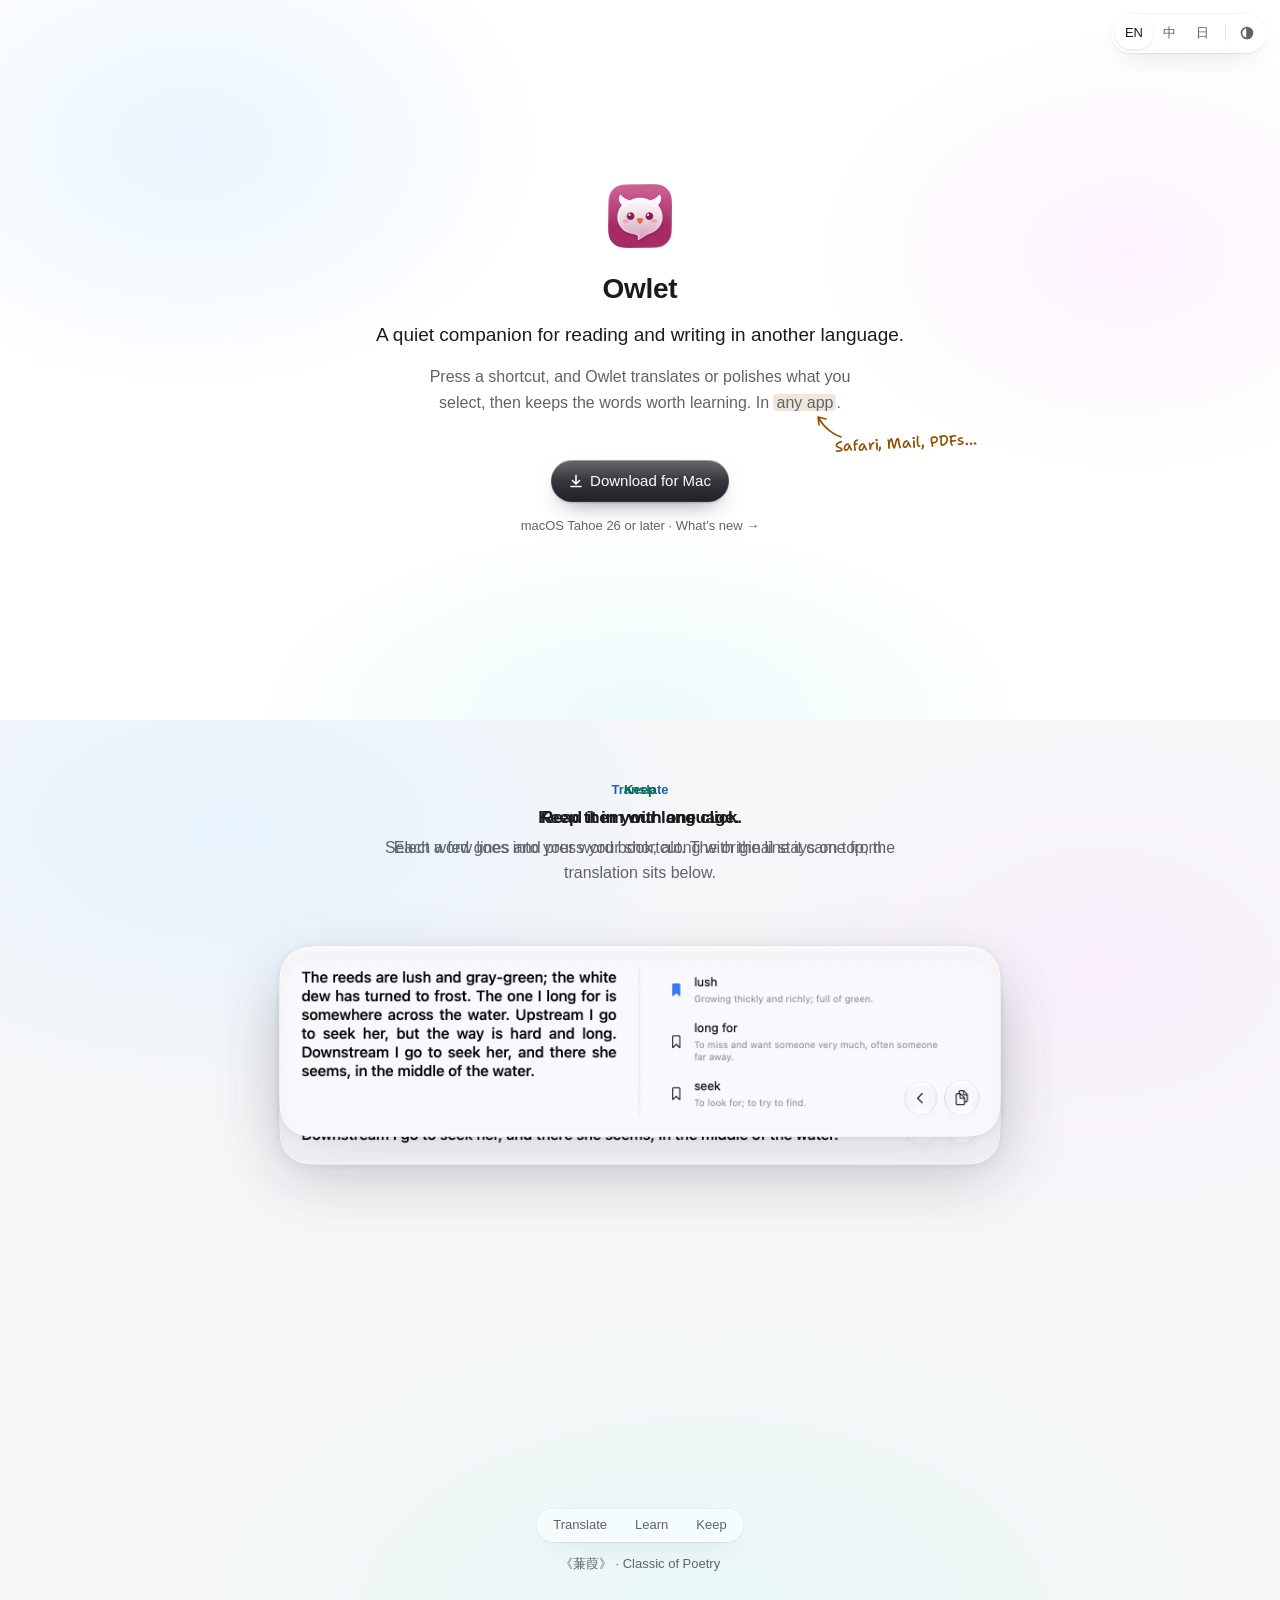
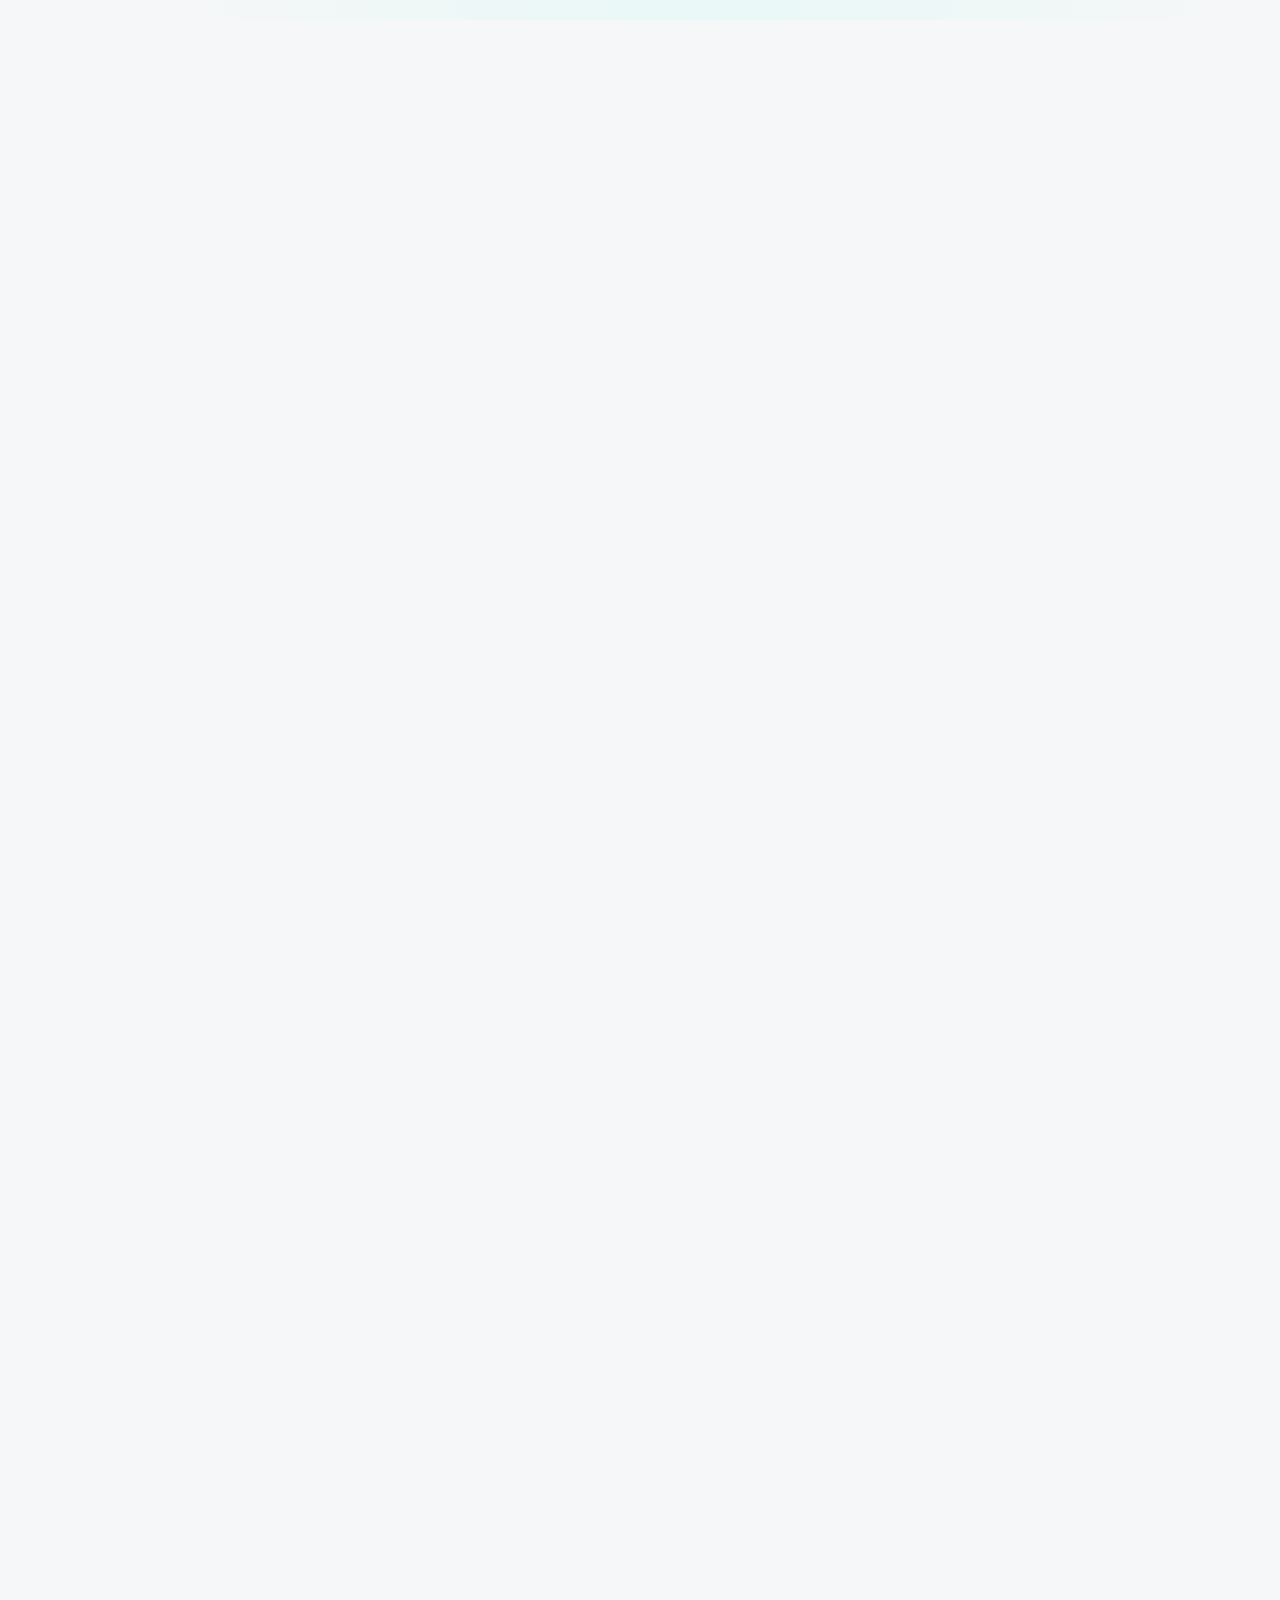
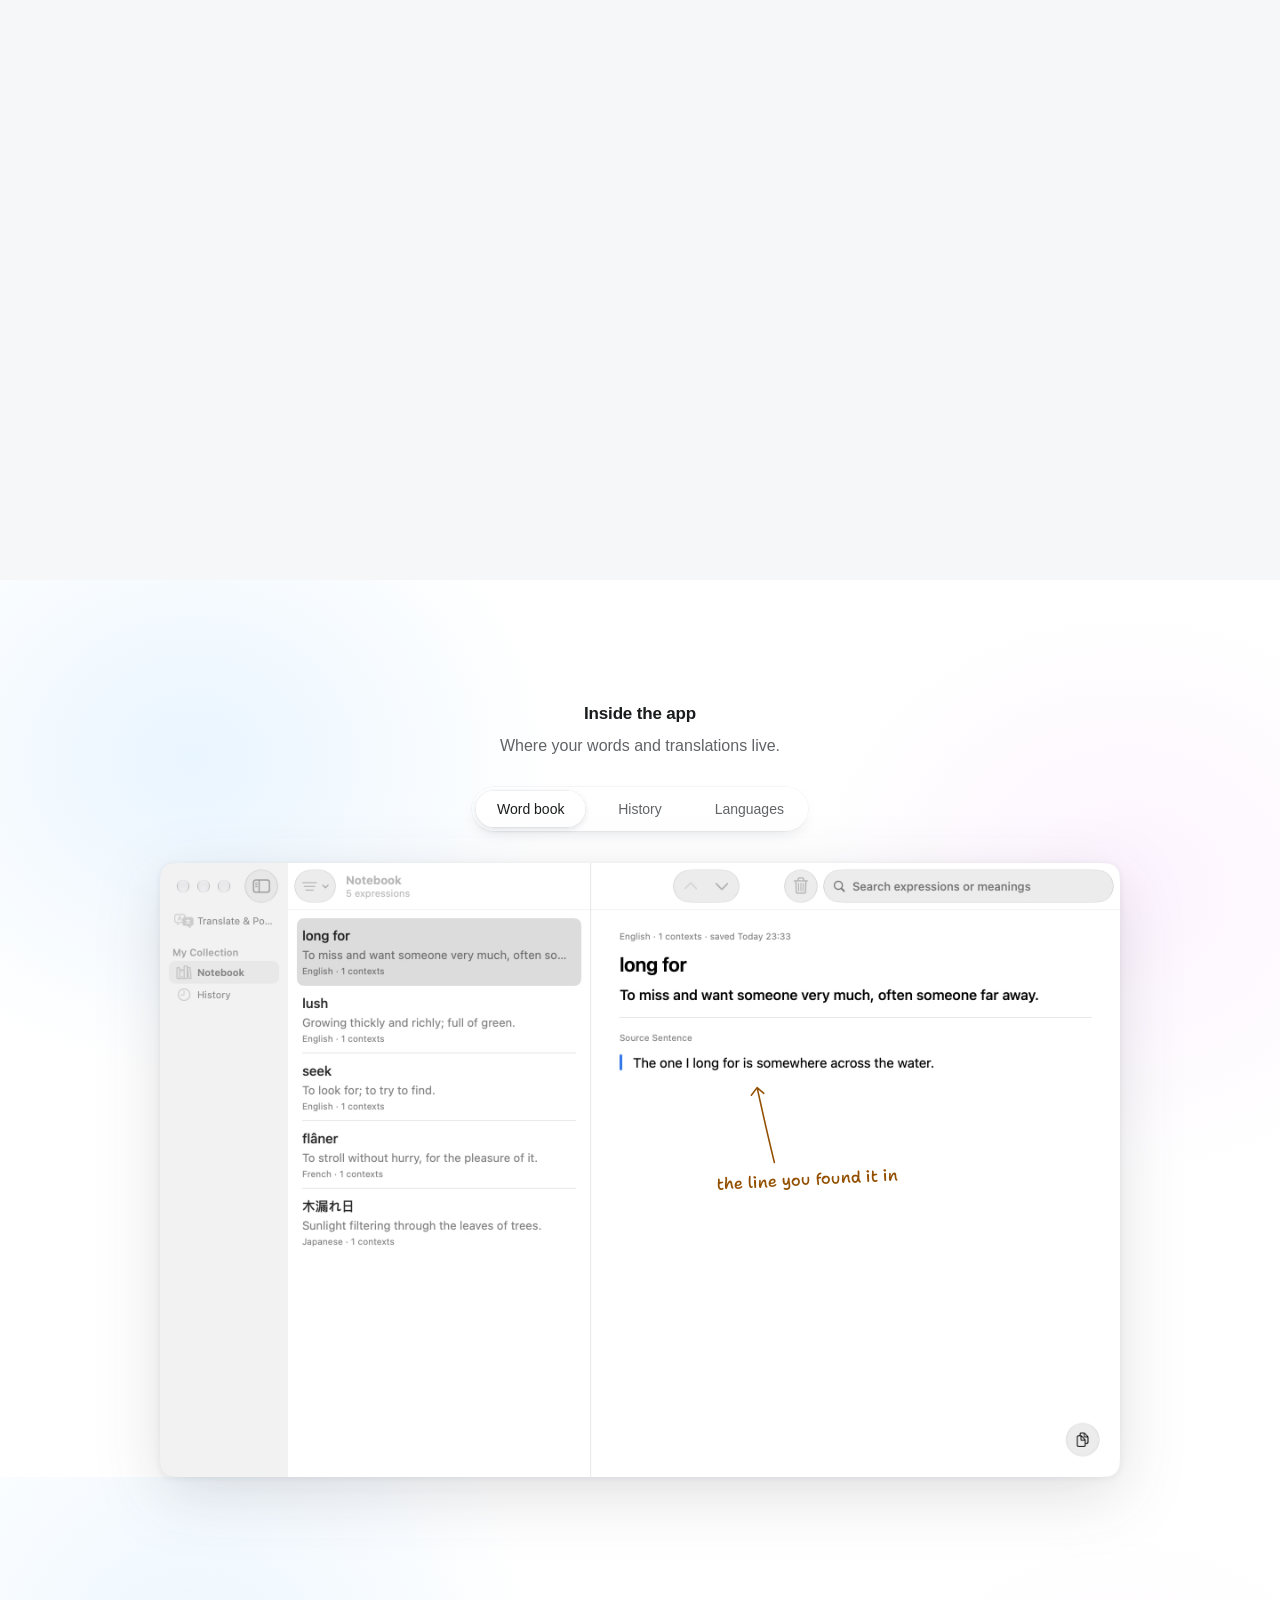
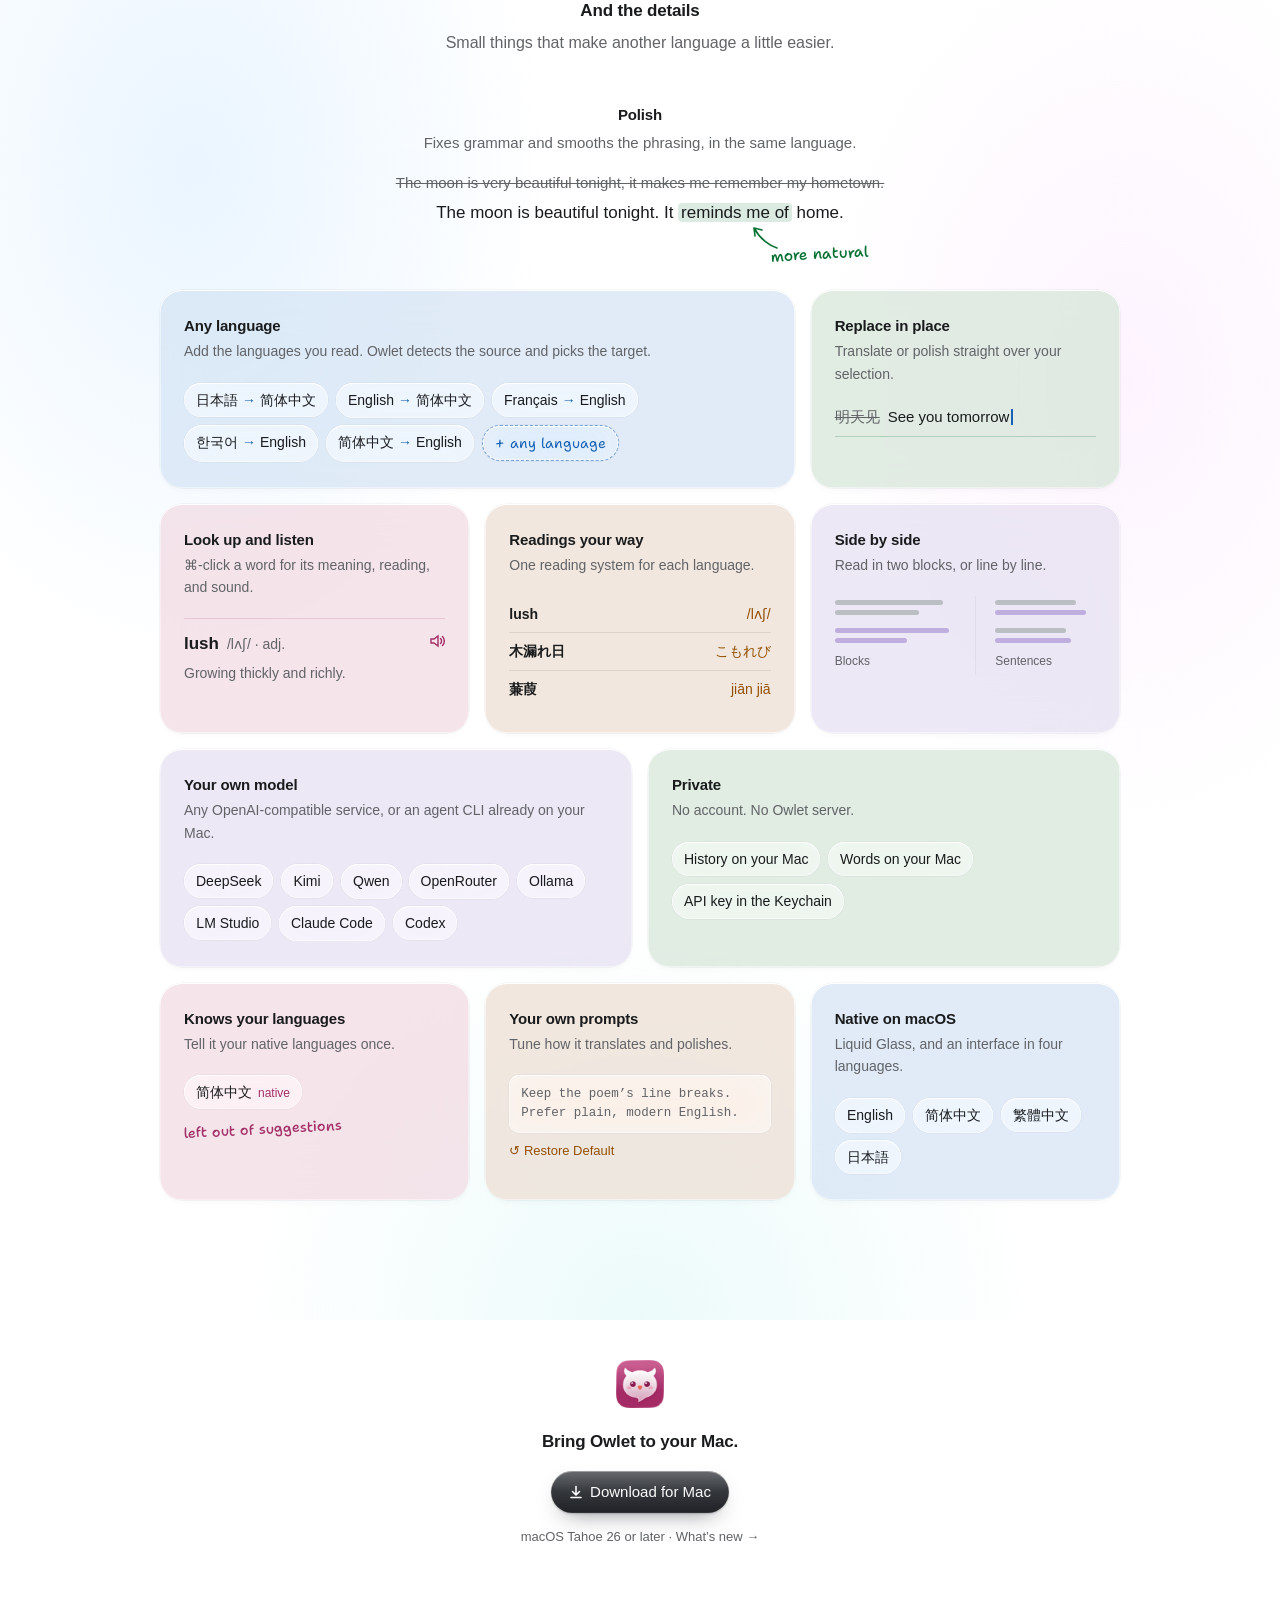
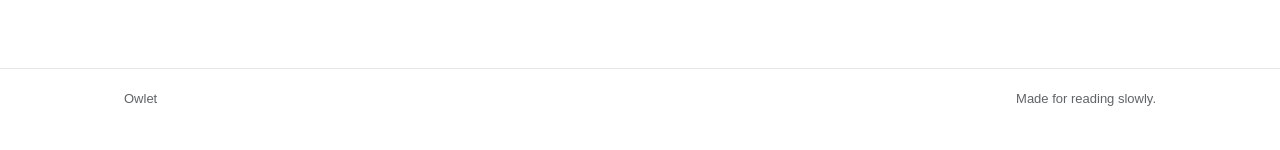
==== commit 2a3a776a: "feat(site): 官网支持英、中、日三语与跟随系统／浅色／深色外观 - 右上角玻璃胶囊：EN／中／日 切换语言，图标按钮在跟随系统、浅色、深色之间切换；选择存在 localStorage，首次按" ====
--- a/site/index.html
+++ b/site/index.html
@@ -17,6 +17,14 @@
 <link rel="preconnect" href="https://fonts.googleapis.com">
 <link rel="preconnect" href="https://fonts.gstatic.com" crossorigin>
 <link rel="stylesheet" href="https://fonts.googleapis.com/css2?family=Shantell+Sans:wght@400;500&display=swap">
+<script>
+  // Before the first paint, so a saved or system dark theme never flashes light.
+  (() => {
+    const pref = localStorage.getItem("owlet.theme") || "system";
+    const dark = pref === "dark" || (pref === "system" && matchMedia("(prefers-color-scheme: dark)").matches);
+    document.documentElement.dataset.theme = dark ? "dark" : "light";
+  })();
+</script>
 <style>
   :root {
     --ink: oklch(0.22 0.004 260);
@@ -57,10 +65,10 @@
   .meta { font-size: 13px; color: var(--dim); }
   .btn {
     display: inline-flex; align-items: center; gap: 7px; padding: 9px 18px; border-radius: 999px;
-    color: white; text-decoration: none; font-weight: 500; font-size: 15px;
+    color: var(--btn-ink); text-decoration: none; font-weight: 500; font-size: 15px;
     transition: transform .3s cubic-bezier(.16, 1, .3, 1), box-shadow .3s cubic-bezier(.16, 1, .3, 1);
   }
-  .btn:hover { color: white; transform: translateY(-1px); }
+  .btn:hover { color: var(--btn-ink); transform: translateY(-1px); }
   .btn:active { transform: translateY(0); }
   .btn:focus-visible, .more-link:focus-visible { outline: 2px solid var(--blue); outline-offset: 3px; }
   .more-link { text-decoration: none; color: var(--dim); }
@@ -73,9 +81,9 @@
   /* A faint Tahoe wash, as if the wallpaper showed through glass; on the stage, so it holds still while the shots change. */
   .stage {
     background:
-      radial-gradient(55% 45% at 18% 12%, oklch(0.94 0.035 250 / .9), transparent 70%),
-      radial-gradient(45% 45% at 86% 28%, oklch(0.95 0.035 320 / .8), transparent 70%),
-      radial-gradient(60% 50% at 55% 100%, oklch(0.95 0.03 195 / .8), transparent 70%),
+      radial-gradient(55% 45% at 18% 12%, var(--wash-1), transparent 70%),
+      radial-gradient(45% 45% at 86% 28%, var(--wash-2), transparent 70%),
+      radial-gradient(60% 50% at 55% 100%, var(--wash-3), transparent 70%),
       var(--band);
   }
   .step { margin: 0 auto 88px; max-width: 1032px; }
@@ -146,32 +154,64 @@
     --glass-hi: inset 0 1px 0 oklch(1 0 0 / .95);
     --glass-drop: 0 10px 28px -14px oklch(0.3 0.04 260 / .28), 0 1px 2px oklch(0.3 0.02 260 / .06);
     --spring: cubic-bezier(.22, 1, .36, 1);
-  }
+    --wash-1: oklch(0.95 0.03 250 / .7); --wash-2: oklch(0.96 0.03 320 / .6); --wash-3: oklch(0.96 0.025 195 / .6);
+    --card-base: oklch(1 0 0 / .68); --mix-base: oklch(1 0 0); --chip-any: oklch(1 0 0 / .25); --bar: oklch(0.80 0.006 260);
+    --track: oklch(1 0 0 / .45); --pill-top: oklch(1 0 0 / .98); --pill-bot: oklch(1 0 0 / .78); --pill-hi: oklch(1 0 0);
+    --btn-top: oklch(0.36 0.01 260 / .92); --btn-bot: oklch(0.19 0.01 260 / .94); --btn-ink: oklch(0.99 0 0);
+  }
+  /* Dark: the script resolves "system" to light or dark before the first paint, so one block serves both. */
+  :root[data-theme=dark] {
+    color-scheme: dark;
+    --ink: oklch(0.95 0.004 260); --dim: oklch(0.74 0.01 260); --bg: oklch(0.17 0.008 260); --band: oklch(0.2 0.01 260);
+    --line: oklch(1 0 0 / .1);
+    --amber: oklch(0.80 0.12 70); --blue: oklch(0.76 0.12 255); --green: oklch(0.78 0.13 150); --rose: oklch(0.77 0.13 355); --violet: oklch(0.76 0.12 300);
+    --glass: oklch(0.3 0.01 260 / .55);
+    --glass-ring: inset 0 0 0 .5px oklch(1 0 0 / .12), 0 0 0 .5px oklch(0 0 0 / .4);
+    --glass-hi: inset 0 1px 0 oklch(1 0 0 / .12);
+    --glass-drop: 0 10px 28px -14px oklch(0 0 0 / .6), 0 1px 2px oklch(0 0 0 / .3);
+    --wash-1: oklch(0.32 0.06 250 / .45); --wash-2: oklch(0.32 0.06 320 / .35); --wash-3: oklch(0.32 0.05 195 / .35);
+    --card-base: oklch(0.25 0.01 260 / .7); --mix-base: oklch(0.2 0.01 260); --chip-any: oklch(1 0 0 / .05); --bar: oklch(0.45 0.01 260);
+    --track: oklch(0.28 0.01 260 / .6); --pill-top: oklch(0.44 0.01 260 / .95); --pill-bot: oklch(0.36 0.01 260 / .95); --pill-hi: oklch(1 0 0 / .14);
+    --btn-top: oklch(0.99 0 0 / .96); --btn-bot: oklch(0.88 0.004 260 / .96); --btn-ink: oklch(0.2 0.005 260);
+  }
+  :root[data-theme=dark] .shot img, :root[data-theme=dark] .pane > img { filter: drop-shadow(0 18px 40px oklch(0 0 0 / .55)); }
+  :lang(ja) body { font-family: -apple-system, BlinkMacSystemFont, "Hiragino Sans", "SF Pro Text", sans-serif; }
+
+  /* Language and appearance, top right, on the same glass as the rest of the page. */
+  .prefs { position: fixed; top: 14px; right: 14px; z-index: 20; display: flex; align-items: center; gap: 4px; padding: 4px; border-radius: 999px; font-size: 13px; }
+  .prefs button { font: inherit; color: var(--dim); background: none; border: 0; cursor: pointer; border-radius: 999px; padding: 5px 10px; min-height: 30px; transition: color .2s, background .2s; }
+  .prefs button:hover { color: var(--ink); }
+  .prefs button[aria-pressed=true] { color: var(--ink); background: var(--pill-top); box-shadow: inset 0 0 0 .5px var(--pill-hi), 0 1px 3px oklch(0 0 0 / .12); }
+  .prefs .sep { width: 1px; height: 16px; background: var(--line); margin: 0 2px; }
+  .prefs .theme { display: grid; place-items: center; width: 30px; padding: 0; }
+  .prefs .theme svg { width: 16px; height: 16px; fill: none; stroke: currentColor; stroke-width: 1.6; stroke-linecap: round; }
+  .prefs .theme svg:not(.on) { display: none; }
+  .prefs button:focus-visible { outline: 2px solid var(--blue); outline-offset: 1px; }
   /* Faint wallpaper light, so the glass has something to show through. */
   .hero, .inside, .features {
     background:
-      radial-gradient(40% 50% at 15% 20%, oklch(0.95 0.03 250 / .7), transparent 70%),
-      radial-gradient(35% 45% at 88% 35%, oklch(0.96 0.03 320 / .6), transparent 70%),
-      radial-gradient(45% 40% at 50% 100%, oklch(0.96 0.025 195 / .6), transparent 70%),
+      radial-gradient(40% 50% at 15% 20%, var(--wash-1), transparent 70%),
+      radial-gradient(35% 45% at 88% 35%, var(--wash-2), transparent 70%),
+      radial-gradient(45% 40% at 50% 100%, var(--wash-3), transparent 70%),
       var(--bg);
   }
-  .glassy, .chip, .prompt {
+  .glassy, .chip, .prompt, .prefs {
     background: var(--glass); -webkit-backdrop-filter: blur(18px) saturate(1.8); backdrop-filter: blur(18px) saturate(1.8);
     box-shadow: var(--glass-hi), var(--glass-ring), var(--glass-drop);
   }
   .card {
-    background: color-mix(in oklab, var(--c, white) 13%, oklch(1 0 0 / .68));
+    background: color-mix(in oklab, var(--c, var(--mix-base)) 13%, var(--card-base));
     -webkit-backdrop-filter: blur(24px) saturate(1.8); backdrop-filter: blur(24px) saturate(1.8);
     /* A light lift only: the glass edge separates the cards, not the shadow. */
     box-shadow: var(--glass-hi), var(--glass-ring), 0 4px 14px -10px oklch(0.3 0.04 260 / .14);
   }
-  .chip.any { background: oklch(1 0 0 / .25); box-shadow: none; }
+  .chip.any { background: var(--chip-any); box-shadow: none; }
   .card :is(.chip, .prompt) { box-shadow: var(--glass-hi), var(--glass-ring); }
 
   /* The download button: dark glass with a specular top edge. */
   .btn {
     position: relative; overflow: hidden;
-    background: linear-gradient(180deg, oklch(0.36 0.01 260 / .92), oklch(0.19 0.01 260 / .94));
+    background: linear-gradient(180deg, var(--btn-top), var(--btn-bot));
     -webkit-backdrop-filter: blur(12px) saturate(1.6); backdrop-filter: blur(12px) saturate(1.6);
     box-shadow: inset 0 1px 0 oklch(1 0 0 / .3), inset 0 0 0 .5px oklch(1 0 0 / .14), 0 10px 24px -12px oklch(0.2 0.02 260 / .6), 0 1px 2px oklch(0.2 0 0 / .2);
   }
@@ -182,13 +222,13 @@
   .tabs {
     position: relative; display: grid; grid-template-columns: repeat(3, 1fr); width: fit-content; margin: 28px auto 32px;
     padding: 4px; border-radius: 999px; font-size: 14px; font-weight: 500;
-    background: oklch(1 0 0 / .45); -webkit-backdrop-filter: blur(20px) saturate(1.8); backdrop-filter: blur(20px) saturate(1.8);
-    box-shadow: inset 0 1px 0 oklch(1 0 0 / .9), var(--glass-ring), 0 6px 18px -10px oklch(0.3 0.04 260 / .25);
+    background: var(--track); -webkit-backdrop-filter: blur(20px) saturate(1.8); backdrop-filter: blur(20px) saturate(1.8);
+    box-shadow: var(--glass-hi), var(--glass-ring), 0 6px 18px -10px oklch(0.3 0.04 260 / .25);
   }
   .tabs::before {
     content: ""; position: absolute; top: 4px; bottom: 4px; left: 4px; width: calc((100% - 8px) / 3); border-radius: 999px;
-    background: linear-gradient(180deg, oklch(1 0 0 / .98), oklch(1 0 0 / .78));
-    box-shadow: inset 0 1px 0 white, inset 0 0 0 .5px oklch(1 0 0 / .9), 0 2px 6px oklch(0.3 0.03 260 / .14), 0 0 0 .5px oklch(0.3 0.02 260 / .08);
+    background: linear-gradient(180deg, var(--pill-top), var(--pill-bot));
+    box-shadow: inset 0 1px 0 var(--pill-hi), inset 0 0 0 .5px var(--pill-hi), 0 2px 6px oklch(0.3 0.03 260 / .14), 0 0 0 .5px oklch(0.3 0.02 260 / .08);
     transition: transform .55s var(--spring);
   }
   #tab-history:checked ~ .tabs::before { transform: translateX(100%); }
@@ -250,7 +290,7 @@
   .chips { display: flex; flex-wrap: wrap; gap: 8px; }
   .chip { border-radius: 999px; padding: 6px 12px; white-space: nowrap; }
   .chip i { font-style: normal; color: var(--c); margin: 0 4px; }
-  .chip.any { border: 1px dashed color-mix(in oklab, var(--c) 60%, white); color: var(--c); font-family: var(--hand); }
+  .chip.any { border: 1px dashed color-mix(in oklab, var(--c) 60%, var(--mix-base)); color: var(--c); font-family: var(--hand); }
   .field { padding: 0 0 8px; box-shadow: inset 0 -.5px 0 color-mix(in oklab, var(--c) 45%, transparent); font-size: 15px; }
   .field s { color: var(--dim); margin-right: 8px; }
   .field b { font-weight: 500; }
@@ -267,8 +307,8 @@
   .layouts { display: grid; grid-template-columns: 1fr 1fr; gap: 20px; }
   .layouts > div { display: grid; gap: 5px; padding: 4px 0; }
   .layouts > div + div { padding-left: 20px; box-shadow: inset .5px 0 0 var(--line); }
-  .layouts i { display: block; height: 5px; border-radius: 3px; background: oklch(0.80 0.006 260); }
-  .layouts i.t { background: color-mix(in oklab, var(--c) 45%, white); }
+  .layouts i { display: block; height: 5px; border-radius: 3px; background: var(--bar); }
+  .layouts i.t { background: color-mix(in oklab, var(--c) 45%, var(--mix-base)); }
   .layouts i.gap { background: none; height: 3px; }
   .layouts small { color: var(--dim); font-size: 12px; margin-top: 4px; }
   .locks { display: flex; gap: 8px; flex-wrap: wrap; }
@@ -298,97 +338,108 @@
 </style>
 </head>
 <body>
+<div class="prefs glassy" role="group">
+  <span class="langs" role="group" aria-label="Language" data-i18n-aria="lang">
+    <button type="button" data-lang="en" lang="en">EN</button><button type="button" data-lang="zh" lang="zh-Hans">中</button><button type="button" data-lang="ja" lang="ja">日</button>
+  </span>
+  <span class="sep" aria-hidden="true"></span>
+  <button type="button" class="theme" aria-label="Appearance: System" title="Appearance: System">
+    <svg data-pref="system" viewBox="0 0 16 16"><circle cx="8" cy="8" r="5.5"/><path d="M8 2.5v11" /><path d="M8 2.5a5.5 5.5 0 0 1 0 11z" fill="currentColor" stroke="none"/></svg>
+    <svg data-pref="light" viewBox="0 0 16 16"><circle cx="8" cy="8" r="3"/><path d="M8 1.5v1.5M8 13v1.5M1.5 8H3M13 8h1.5M3.4 3.4l1.1 1.1M11.5 11.5l1.1 1.1M3.4 12.6l1.1-1.1M11.5 4.5l1.1-1.1"/></svg>
+    <svg data-pref="dark" viewBox="0 0 16 16"><path d="M13 9.5A5.5 5.5 0 0 1 6.5 3a5.5 5.5 0 1 0 6.5 6.5z"/></svg>
+  </button>
+</div>
 
 <header class="hero">
   <div>
     <img src="icon.png" alt="Owlet app icon" width="64" height="64">
     <h1>Owlet</h1>
-    <p class="tagline">A quiet companion for reading and writing in another language.</p>
-    <p class="lead">Press a shortcut, and Owlet translates or polishes what you select, then keeps the words worth learning. In <span class="ann" style="--c: var(--amber)" data-note="Safari, Mail, PDFs…">any app</span>.</p>
+    <p class="tagline" data-i18n="tagline">A quiet companion for reading and writing in another language.</p>
+    <p class="lead" data-i18n="lead">Press a shortcut, and Owlet translates or polishes what you select, then keeps the words worth learning. In <span class="ann" style="--c: var(--amber)" data-note="Safari, Mail, PDFs…">any app</span>.</p>
     <div class="links">
-      <a class="btn" href="https://github.com/fahchen/owlet/releases/latest"><svg width="14" height="14" viewBox="0 0 14 14" fill="none" stroke="currentColor" stroke-width="1.6" stroke-linecap="round" stroke-linejoin="round" aria-hidden="true"><path d="M7 1.5v8M3.5 6.5 7 10l3.5-3.5M2 12.5h10"/></svg>Download for Mac</a>
-      <span class="meta">macOS Tahoe 26 or later · <a class="more-link" href="changelog.html">What’s new <span>→</span></a></span>
+      <a class="btn" href="https://github.com/fahchen/owlet/releases/latest"><svg width="14" height="14" viewBox="0 0 14 14" fill="none" stroke="currentColor" stroke-width="1.6" stroke-linecap="round" stroke-linejoin="round" aria-hidden="true"><path d="M7 1.5v8M3.5 6.5 7 10l3.5-3.5M2 12.5h10"/></svg><span data-i18n="cta">Download for Mac</span></a>
+      <span class="meta" data-i18n="meta">macOS Tahoe 26 or later · <a class="more-link" href="changelog.html">What’s new <span>→</span></a></span>
     </div>
   </div>
 </header>
 
-<section class="story" aria-label="How Owlet works">
+<section class="story" aria-label="How Owlet works" data-i18n-aria="story.aria">
   <div class="stage">
     <div class="steps">
       <figure class="step">
-        <figcaption class="cap"><b class="k1">Translate</b><h2>Read it in your language.</h2><p>Select a few lines and press your shortcut. The original stays on top; the translation sits below.</p></figcaption>
+        <figcaption class="cap"><b class="k1" data-i18n="k1">Translate</b><h2 data-i18n="s1.h">Read it in your language.</h2><p data-i18n="s1.p">Select a few lines and press your shortcut. The original stays on top; the translation sits below.</p></figcaption>
         <div class="shot">
-          <img src="media/translate.webp" width="1546" height="414" alt="Owlet panel with the first stanza of Jianjia from the Classic of Poetry above its English translation">
+          <img src="media/translate.webp" width="1546" height="414" data-i18n-alt="s1.alt" alt="Owlet panel with the first stanza of Jianjia from the Classic of Poetry above its English translation">
           <svg viewBox="0 0 1000 330" preserveAspectRatio="none" aria-hidden="true">
             <path pathLength="1" stroke="var(--amber)" d="M128 92C142 92 150 100 160 110M160 110l-8-2M160 110l-2-8"/>
             <path pathLength="1" stroke="var(--blue)" d="M128 206C142 206 150 200 160 197M160 197l-8-4M160 197l-7 4"/>
             <path pathLength="1" stroke="var(--rose)" d="M762 280C758 262 766 246 772 232M772 232l-6 8M772 232l6 7"/>
             <path pathLength="1" stroke="var(--violet)" d="M868 186C850 190 840 200 832 207M832 207l9-2M832 207l3-8"/>
           </svg>
-          <span class="note r" style="--c: var(--amber); right: 86.5%; top: 19%">what you<br>selected</span>
-          <span class="note r" style="--c: var(--blue); right: 86.5%; top: 57%">now in<br>English</span>
-          <span class="note" style="--c: var(--rose); left: 72%; top: 86%">learn from it</span>
-          <span class="note" style="--c: var(--violet); left: 87%; top: 50%">⌘C copies</span>
+          <span class="note r" style="--c: var(--amber); right: 86.5%; top: 19%" data-i18n="n.selected">what you<br>selected</span>
+          <span class="note r" style="--c: var(--blue); right: 86.5%; top: 57%" data-i18n="n.english">now in<br>English</span>
+          <span class="note" style="--c: var(--rose); left: 72%; top: 86%" data-i18n="n.learn">learn from it</span>
+          <span class="note" style="--c: var(--violet); left: 87%; top: 50%" data-i18n="n.copy">⌘C copies</span>
         </div>
       </figure>
       <figure class="step">
-        <figcaption class="cap"><b class="k2">Learn</b><h2>Find the words worth keeping.</h2><p>Open Learn for the words that matter here, each explained in the line where you met it.</p></figcaption>
+        <figcaption class="cap"><b class="k2" data-i18n="k2">Learn</b><h2 data-i18n="s2.h">Find the words worth keeping.</h2><p data-i18n="s2.p">Open Learn for the words that matter here, each explained in the line where you met it.</p></figcaption>
         <div class="shot">
-          <img src="media/learn.webp" width="1546" height="408" alt="Owlet panel with three words to learn: lush, long for, and seek" loading="lazy">
+          <img src="media/learn.webp" width="1546" height="408" data-i18n-alt="s2.alt" alt="Owlet panel with three words to learn: lush, long for, and seek" loading="lazy">
           <svg viewBox="0 0 1000 330" preserveAspectRatio="none" aria-hidden="true">
             <path pathLength="1" stroke="var(--rose)" d="M866 82C830 84 780 92 735 100M735 100l8-5M735 100l8 3"/>
             <path pathLength="1" stroke="var(--blue)" d="M600 280C596 262 600 246 605 234M605 234l-6 8M605 234l6 7"/>
           </svg>
-          <span class="note" style="--c: var(--rose); left: 87%; top: 19%">worth<br>keeping</span>
-          <span class="note" style="--c: var(--blue); left: 54%; top: 86%">explained in context</span>
+          <span class="note" style="--c: var(--rose); left: 87%; top: 19%" data-i18n="n.worth">worth<br>keeping</span>
+          <span class="note" style="--c: var(--blue); left: 54%; top: 86%" data-i18n="n.context">explained in context</span>
         </div>
       </figure>
       <figure class="step">
-        <figcaption class="cap"><b class="k3">Keep</b><h2>Keep them with one click.</h2><p>Each word goes into your word book, along with the line it came from.</p></figcaption>
+        <figcaption class="cap"><b class="k3" data-i18n="k3">Keep</b><h2 data-i18n="s3.h">Keep them with one click.</h2><p data-i18n="s3.p">Each word goes into your word book, along with the line it came from.</p></figcaption>
         <div class="shot">
-          <img src="media/collect.webp" width="1546" height="408" alt="Owlet panel with the word lush saved to the word book" loading="lazy">
+          <img src="media/collect.webp" width="1546" height="408" data-i18n-alt="s3.alt" alt="Owlet panel with the word lush saved to the word book" loading="lazy">
           <svg viewBox="0 0 1000 330" preserveAspectRatio="none" aria-hidden="true">
             <path pathLength="1" stroke="var(--green)" d="M528 36C520 55 528 72 533 86M533 86l-7-6M533 86l2-9"/>
             <path pathLength="1" stroke="var(--amber)" d="M250 36C262 52 284 66 293 78M293 78l-8-4M293 78l-1-9"/>
           </svg>
-          <span class="note" style="--c: var(--green); left: 47%; top: 1%">saved</span>
-          <span class="note" style="--c: var(--amber); left: 8%; top: 1%">⌘-click any word to look it up</span>
+          <span class="note" style="--c: var(--green); left: 47%; top: 1%" data-i18n="n.saved">saved</span>
+          <span class="note" style="--c: var(--amber); left: 8%; top: 1%" data-i18n="n.lookup">⌘-click any word to look it up</span>
         </div>
       </figure>
     </div>
     <div>
-      <div class="progress glassy" aria-hidden="true"><span>Translate</span><span>Learn</span><span>Keep</span></div>
-      <p class="credit">《蒹葭》 · Classic of Poetry</p>
+      <div class="progress glassy" aria-hidden="true"><span data-i18n="k1">Translate</span><span data-i18n="k2">Learn</span><span data-i18n="k3">Keep</span></div>
+      <p class="credit" data-i18n="credit">《蒹葭》 · Classic of Poetry</p>
     </div>
   </div>
 </section>
 
-<section class="inside" aria-label="Inside the app">
+<section class="inside" aria-label="Inside the app" data-i18n-aria="inside.h">
   <div class="wrap">
-    <h2>Inside the app</h2>
-    <p class="sub">Where your words and translations live.</p>
+    <h2 data-i18n="inside.h">Inside the app</h2>
+    <p class="sub" data-i18n="inside.sub">Where your words and translations live.</p>
     <input type="radio" name="inside" id="tab-notebook" checked>
     <input type="radio" name="inside" id="tab-history">
     <input type="radio" name="inside" id="tab-languages">
     <div class="tabs" role="presentation">
-      <label for="tab-notebook">Word book</label>
-      <label for="tab-history">History</label>
-      <label for="tab-languages">Languages</label>
+      <label for="tab-notebook" data-i18n="tab.notebook">Word book</label>
+      <label for="tab-history" data-i18n="tab.history">History</label>
+      <label for="tab-languages" data-i18n="tab.languages">Languages</label>
     </div>
     <div class="panes">
       <div class="pane p-notebook">
-        <img src="media/notebook.webp" width="2160" height="1380" alt="The Owlet word book with five saved expressions in English, French, and Japanese, and the selected one showing its source sentence" loading="lazy">
+        <img src="media/notebook.webp" width="2160" height="1380" data-i18n-alt="notebook.alt" alt="The Owlet word book with five saved expressions in English, French, and Japanese, and the selected one showing its source sentence" loading="lazy">
         <svg viewBox="0 0 1000 639" preserveAspectRatio="none" aria-hidden="true">
           <path pathLength="1" stroke="var(--amber)" d="M640 312C632 280 626 252 622 234M622 234l-6 8M622 234l7 6"/>
         </svg>
-        <span class="note" style="--c: var(--amber); left: 58%; top: 50%">the line you found it in</span>
+        <span class="note" style="--c: var(--amber); left: 58%; top: 50%" data-i18n="n.line">the line you found it in</span>
       </div>
       <div class="pane p-history">
-        <img src="media/history.webp" width="2160" height="1380" alt="Owlet history with translations and a polish grouped by day, the latest showing the poem and its translation" loading="lazy">
+        <img src="media/history.webp" width="2160" height="1380" data-i18n-alt="history.alt" alt="Owlet history with translations and a polish grouped by day, the latest showing the poem and its translation" loading="lazy">
         <svg viewBox="0 0 1000 639" preserveAspectRatio="none" aria-hidden="true">
           <path pathLength="1" stroke="var(--blue)" d="M152 336C147 324 147 314 150 303M150 303l-6 7M150 303l6 6"/>
         </svg>
-        <span class="note" style="--c: var(--blue); left: 14%; top: 54%">every translation and polish,<br>by day</span>
+        <span class="note" style="--c: var(--blue); left: 14%; top: 54%" data-i18n="n.history">every translation and polish,<br>by day</span>
       </div>
       <div class="pane p-languages">
         <div class="window">
@@ -401,14 +452,14 @@
               <span><svg viewBox="0 0 18 18"><rect x="2" y="5" width="14" height="8.5" rx="1.6"/><path d="M5 8h.01M8 8h.01M11 8h.01M14 8h.01M6 11h6"/></svg>Shortcuts</span>
             </div>
           </div>
-          <div class="content"><img src="media/languages.webp" width="1240" height="2236" alt="Owlet language settings with six languages, a target for each source language, and native languages" loading="lazy"></div>
+          <div class="content"><img src="media/languages.webp" width="1240" height="2236" data-i18n-alt="languages.alt" alt="Owlet language settings with six languages, a target for each source language, and native languages" loading="lazy"></div>
         </div>
         <svg viewBox="0 0 1000 639" preserveAspectRatio="none" aria-hidden="true">
           <path pathLength="1" stroke="var(--rose)" d="M200 319C240 321 262 331 276 343M276 343l-9-1M276 343l-3-8"/>
           <path pathLength="1" stroke="var(--green)" d="M200 463C225 471 240 481 250 491M250 491l-8-2M250 491l-2-8"/>
         </svg>
-        <span class="note r" style="--c: var(--rose); right: 80.5%; top: 46.3%">add any<br>language</span>
-        <span class="note r" style="--c: var(--green); right: 80.5%; top: 68.3%">a target for<br>each source</span>
+        <span class="note r" style="--c: var(--rose); right: 80.5%; top: 46.3%" data-i18n="n.addlang">add any<br>language</span>
+        <span class="note r" style="--c: var(--green); right: 80.5%; top: 68.3%" data-i18n="n.target">a target for<br>each source</span>
       </div>
     </div>
   </div>
@@ -416,29 +467,29 @@
 
 <section class="features">
   <div class="wrap">
-    <h2>And the details</h2>
-    <p class="sub">Small things that make another language a little easier.</p>
+    <h2 data-i18n="features.h">And the details</h2>
+    <p class="sub" data-i18n="features.sub">Small things that make another language a little easier.</p>
     <div class="polish">
-      <h3>Polish</h3>
-      <p>Fixes grammar and smooths the phrasing, in the same language.</p>
+      <h3 data-i18n="polish.h">Polish</h3>
+      <p data-i18n="polish.p">Fixes grammar and smooths the phrasing, in the same language.</p>
       <p class="before">The moon is very beautiful tonight, it makes me remember my hometown.</p>
-      <p class="after">The moon is beautiful tonight. It <span class="ann" style="--c: var(--green)" data-note="more natural">reminds me of</span> home.</p>
+      <p class="after">The moon is beautiful tonight. It <span class="ann" style="--c: var(--green)" data-note="more natural" data-i18n-note="polish.note">reminds me of</span> home.</p>
     </div>
     <div class="bento">
       <div class="card w4" style="--c: var(--blue)">
-        <h3>Any language</h3><p>Add the languages you read. Owlet detects the source and picks the target.</p>
+        <h3 data-i18n="c.lang.h">Any language</h3><p data-i18n="c.lang.p">Add the languages you read. Owlet detects the source and picks the target.</p>
         <div class="viz chips">
           <span class="chip">日本語<i>→</i>简体中文</span><span class="chip">English<i>→</i>简体中文</span>
           <span class="chip">Français<i>→</i>English</span><span class="chip">한국어<i>→</i>English</span>
-          <span class="chip">简体中文<i>→</i>English</span><span class="chip any">+ any language</span>
+          <span class="chip">简体中文<i>→</i>English</span><span class="chip any" data-i18n="c.lang.any">+ any language</span>
         </div>
       </div>
       <div class="card" style="--c: var(--green)">
-        <h3>Replace in place</h3><p>Translate or polish straight over your selection.</p>
+        <h3 data-i18n="c.replace.h">Replace in place</h3><p data-i18n="c.replace.p">Translate or polish straight over your selection.</p>
         <div class="viz field"><s lang="zh-Hans">明天见</s><b>See you tomorrow</b></div>
       </div>
       <div class="card" style="--c: var(--rose)">
-        <h3>Look up and listen</h3><p>⌘-click a word for its meaning, reading, and sound.</p>
+        <h3 data-i18n="c.lookup.h">Look up and listen</h3><p data-i18n="c.lookup.p">⌘-click a word for its meaning, reading, and sound.</p>
         <div class="viz mini">
           <div class="top"><b>lush</b><span>/lʌʃ/ · adj.</span>
             <svg width="16" height="16" viewBox="0 0 16 16" fill="none" stroke="currentColor" stroke-width="1.4" stroke-linecap="round" aria-hidden="true"><path d="M2 6v4h3l4 3V3L5 6H2zM11.5 5.5a3.5 3.5 0 0 1 0 5M13.5 3.5a6.5 6.5 0 0 1 0 9"/></svg></div>
@@ -446,7 +497,7 @@
         </div>
       </div>
       <div class="card" style="--c: var(--amber)">
-        <h3>Readings your way</h3><p>One reading system for each language.</p>
+        <h3 data-i18n="c.read.h">Readings your way</h3><p data-i18n="c.read.p">One reading system for each language.</p>
         <div class="viz reads">
           <div><b>lush</b><span>/lʌʃ/</span></div>
           <div><b lang="ja">木漏れ日</b><span lang="ja">こもれび</span></div>
@@ -454,35 +505,35 @@
         </div>
       </div>
       <div class="card" style="--c: var(--violet)">
-        <h3>Side by side</h3><p>Read in two blocks, or line by line.</p>
+        <h3 data-i18n="c.side.h">Side by side</h3><p data-i18n="c.side.p">Read in two blocks, or line by line.</p>
         <div class="viz layouts" aria-hidden="true">
-          <div><i style="width: 90%"></i><i style="width: 70%"></i><i class="gap"></i><i class="t" style="width: 95%"></i><i class="t" style="width: 60%"></i><small>Blocks</small></div>
-          <div><i style="width: 80%"></i><i class="t" style="width: 90%"></i><i class="gap"></i><i style="width: 70%"></i><i class="t" style="width: 75%"></i><small>Sentences</small></div>
+          <div><i style="width: 90%"></i><i style="width: 70%"></i><i class="gap"></i><i class="t" style="width: 95%"></i><i class="t" style="width: 60%"></i><small data-i18n="c.side.blocks">Blocks</small></div>
+          <div><i style="width: 80%"></i><i class="t" style="width: 90%"></i><i class="gap"></i><i style="width: 70%"></i><i class="t" style="width: 75%"></i><small data-i18n="c.side.sentences">Sentences</small></div>
         </div>
       </div>
       <div class="card w3" style="--c: var(--violet)">
-        <h3>Your own model</h3><p>Any OpenAI-compatible service, or an agent CLI already on your Mac.</p>
+        <h3 data-i18n="c.model.h">Your own model</h3><p data-i18n="c.model.p">Any OpenAI-compatible service, or an agent CLI already on your Mac.</p>
         <div class="viz chips">
           <span class="chip">DeepSeek</span><span class="chip">Kimi</span><span class="chip">Qwen</span><span class="chip">OpenRouter</span>
           <span class="chip">Ollama</span><span class="chip">LM Studio</span><span class="chip">Claude Code</span><span class="chip">Codex</span>
         </div>
       </div>
       <div class="card w3" style="--c: var(--green)">
-        <h3>Private</h3><p>No account. No Owlet server.</p>
+        <h3 data-i18n="c.private.h">Private</h3><p data-i18n="c.private.p">No account. No Owlet server.</p>
         <div class="viz locks chips">
-          <span class="chip">History on your Mac</span><span class="chip">Words on your Mac</span><span class="chip">API key in the Keychain</span>
+          <span class="chip" data-i18n="c.private.history">History on your Mac</span><span class="chip" data-i18n="c.private.words">Words on your Mac</span><span class="chip" data-i18n="c.private.key">API key in the Keychain</span>
         </div>
       </div>
       <div class="card" style="--c: var(--rose)">
-        <h3>Knows your languages</h3><p>Tell it your native languages once.</p>
-        <div class="viz native"><span class="chip" lang="zh-Hans">简体中文<small>native</small></span><em>left out of suggestions</em></div>
+        <h3 data-i18n="c.native.h">Knows your languages</h3><p data-i18n="c.native.p">Tell it your native languages once.</p>
+        <div class="viz native"><span class="chip" lang="zh-Hans">简体中文<small data-i18n="c.native.tag">native</small></span><em data-i18n="c.native.note">left out of suggestions</em></div>
       </div>
       <div class="card" style="--c: var(--amber)">
-        <h3>Your own prompts</h3><p>Tune how it translates and polishes.</p>
-        <div class="viz"><div class="prompt">Keep the poem’s line breaks. Prefer plain, modern English.</div><div class="restore">↺ Restore Default</div></div>
+        <h3 data-i18n="c.prompt.h">Your own prompts</h3><p data-i18n="c.prompt.p">Tune how it translates and polishes.</p>
+        <div class="viz"><div class="prompt" data-i18n="c.prompt.text">Keep the poem’s line breaks. Prefer plain, modern English.</div><div class="restore" data-i18n="c.prompt.restore">↺ Restore Default</div></div>
       </div>
       <div class="card" style="--c: var(--blue)">
-        <h3>Native on macOS</h3><p>Liquid Glass, and an interface in four languages.</p>
+        <h3 data-i18n="c.mac.h">Native on macOS</h3><p data-i18n="c.mac.p">Liquid Glass, and an interface in four languages.</p>
         <div class="viz chips"><span class="chip">English</span><span class="chip" lang="zh-Hans">简体中文</span><span class="chip" lang="zh-Hant">繁體中文</span><span class="chip" lang="ja">日本語</span></div>
       </div>
     </div>
@@ -491,12 +542,65 @@
 
 <div class="end">
   <img src="icon.png" alt="" width="48" height="48">
-  <h2>Bring Owlet to your Mac.</h2>
-  <div class="links"><a class="btn" href="https://github.com/fahchen/owlet/releases/latest"><svg width="14" height="14" viewBox="0 0 14 14" fill="none" stroke="currentColor" stroke-width="1.6" stroke-linecap="round" stroke-linejoin="round" aria-hidden="true"><path d="M7 1.5v8M3.5 6.5 7 10l3.5-3.5M2 12.5h10"/></svg>Download for Mac</a><span class="meta">macOS Tahoe 26 or later · <a class="more-link" href="changelog.html">What’s new <span>→</span></a></span></div>
+  <h2 data-i18n="end.h">Bring Owlet to your Mac.</h2>
+  <div class="links"><a class="btn" href="https://github.com/fahchen/owlet/releases/latest"><svg width="14" height="14" viewBox="0 0 14 14" fill="none" stroke="currentColor" stroke-width="1.6" stroke-linecap="round" stroke-linejoin="round" aria-hidden="true"><path d="M7 1.5v8M3.5 6.5 7 10l3.5-3.5M2 12.5h10"/></svg><span data-i18n="cta">Download for Mac</span></a><span class="meta" data-i18n="meta">macOS Tahoe 26 or later · <a class="more-link" href="changelog.html">What’s new <span>→</span></a></span></div>
 </div>
 
 <footer>
-  <div class="wrap"><span>Owlet</span><span>Made for reading slowly.</span></div>
+  <div class="wrap"><span>Owlet</span><span data-i18n="footer">Made for reading slowly.</span></div>
 </footer>
+<script>
+  // English lives in the markup; the other languages replace it, and English comes back from what was read first.
+  const strings = {"zh": {"title": "Owlet · 在 Mac 上读写任何语言", "tagline": "在另一种语言里读写时，一个安静的伙伴。", "lead": "按下快捷键，Owlet 就会翻译或润色你选中的文字，再帮你留下值得学的词。<span class=\"ann\" style=\"--c: var(--amber)\" data-note=\"Safari、邮件、PDF…\">任何应用</span>里都能用。", "cta": "下载 Mac 版", "meta": "macOS Tahoe 26 或更高版本 · <a class=\"more-link\" href=\"changelog.html\">更新日志 <span>→</span></a>", "story.aria": "Owlet 怎么用", "k1": "翻译", "k2": "学习", "k3": "收藏", "s1.h": "用你的语言读。", "s1.p": "选中几行，按下快捷键。原文在上，译文在下。", "s1.alt": "Owlet 浮窗：《诗经·蒹葭》首章与它的英文译文", "n.selected": "你选中的<br>文字", "n.english": "已是<br>英文", "n.learn": "从中学习", "n.copy": "⌘C 复制", "s2.h": "找出值得留下的词。", "s2.p": "打开「学习」，看这段里值得学的词，每个都结合它所在的句子来解释。", "s2.alt": "Owlet 浮窗：三个值得学的词 lush、long for、seek", "n.worth": "值得<br>留下", "n.context": "结合语境解释", "s3.h": "一键收藏。", "s3.p": "每个词连同它出现的那一句，一起存进生词本。", "s3.alt": "Owlet 浮窗：lush 已存入生词本", "n.saved": "已收藏", "n.lookup": "⌘ 单击任意词即可查询", "credit": "《诗经·蒹葭》", "inside.h": "应用内部", "inside.sub": "你的词和译文都在这里。", "tab.notebook": "生词本", "tab.history": "历史记录", "tab.languages": "语言", "notebook.alt": "Owlet 生词本：五条英语、法语、日语表达，选中的一条显示它的原句", "history.alt": "Owlet 历史记录：按天分组的翻译与润色，最新一条是这首诗及其译文", "languages.alt": "Owlet 语言设置：六种语言、每种源语言的翻译目标与母语", "n.line": "你遇到它的那一句", "n.history": "每次翻译与润色，<br>按天排列", "n.addlang": "添加任意<br>语言", "n.target": "每种源语言<br>一个目标", "features.h": "还有这些细节", "features.sub": "让另一种语言变得容易一点的小地方。", "polish.h": "润色", "polish.p": "在同一种语言里修正语法、理顺措辞。", "polish.note": "更自然", "c.lang.h": "任意语言", "c.lang.p": "添加你读的语言。Owlet 会识别原文语言，并选好翻译目标。", "c.lang.any": "+ 任意语言", "c.replace.h": "原地替换", "c.replace.p": "翻译或润色的结果直接替换你的选区。", "c.lookup.h": "查词与发音", "c.lookup.p": "⌘ 单击一个词，看释义、读音并听发音。", "c.read.h": "读音随你选", "c.read.p": "每种语言选一种读音体系。", "c.side.h": "对照阅读", "c.side.p": "分成两块读，或逐句对照。", "c.side.blocks": "分区", "c.side.sentences": "逐句", "c.model.h": "用你自己的模型", "c.model.p": "任意兼容 OpenAI 的服务，或 Mac 上已有的 agent CLI。", "c.private.h": "隐私", "c.private.p": "不需要账号，也没有 Owlet 服务器。", "c.private.history": "历史记录留在 Mac 上", "c.private.words": "生词留在 Mac 上", "c.private.key": "API Key 存在钥匙串", "c.native.h": "懂你的语言", "c.native.p": "告诉它一次你的母语就好。", "c.native.tag": "母语", "c.native.note": "不会出现在推荐里", "c.prompt.h": "自定义提示词", "c.prompt.p": "调整它翻译和润色的方式。", "c.prompt.text": "保留诗的换行，用平实的现代英语。", "c.prompt.restore": "↺ 恢复默认", "c.mac.h": "macOS 原生", "c.mac.p": "Liquid Glass，界面支持四种语言。", "end.h": "把 Owlet 带到你的 Mac 上。", "footer": "为慢慢读而做。", "theme.system": "外观：跟随系统", "theme.light": "外观：浅色", "theme.dark": "外观：深色", "lang": "语言"}, "ja": {"title": "Owlet · Mac であらゆる言語を読み書き", "tagline": "ほかの言語で読み書きするときの、静かな相棒。", "lead": "ショートカットを押すと、選んだ文章を Owlet が翻訳または推敲し、覚えておきたい言葉を残します。<span class=\"ann\" style=\"--c: var(--amber)\" data-note=\"Safari、メール、PDF…\">どのアプリでも</span>使えます。", "cta": "Mac 版をダウンロード", "meta": "macOS Tahoe 26 以降 · <a class=\"more-link\" href=\"changelog.html\">新機能 <span>→</span></a>", "story.aria": "Owlet の使い方", "k1": "翻訳", "k2": "学習", "k3": "保存", "s1.h": "自分の言語で読む。", "s1.p": "数行を選んでショートカットを押すだけ。原文は上に、訳文は下に。", "s1.alt": "Owlet のパネル：『詩経』蒹葭の第一章とその英訳", "n.selected": "選んだ<br>テキスト", "n.english": "英語に<br>なった", "n.learn": "ここから学ぶ", "n.copy": "⌘C でコピー", "s2.h": "残したい言葉を見つける。", "s2.p": "「学習」を開くと、ここで大切な言葉が、出会った一文に沿って説明されます。", "s2.alt": "Owlet のパネル：学ぶべき三語 lush、long for、seek", "n.worth": "残す<br>価値あり", "n.context": "文脈で説明", "s3.h": "ワンクリックで保存。", "s3.p": "言葉は、出てきた一文と一緒に単語帳へ。", "s3.alt": "Owlet のパネル：lush を単語帳に保存したところ", "n.saved": "保存済み", "n.lookup": "⌘ クリックでどの単語も調べられる", "credit": "『詩経』蒹葭", "inside.h": "アプリの中", "inside.sub": "言葉と訳文の置き場所。", "tab.notebook": "単語帳", "tab.history": "履歴", "tab.languages": "言語", "notebook.alt": "Owlet の単語帳：英語・フランス語・日本語の五つの表現と、選んだ表現の原文", "history.alt": "Owlet の履歴：日ごとにまとめた翻訳と推敲。最新はこの詩とその訳", "languages.alt": "Owlet の言語設定：六つの言語、原文の言語ごとの訳先、母語", "n.line": "出会った一文", "n.history": "すべての翻訳と推敲を<br>日ごとに", "n.addlang": "どの言語も<br>追加できる", "n.target": "原文の言語ごとに<br>訳先を設定", "features.h": "細部まで", "features.sub": "ほかの言語を少しだけ楽にする、小さな工夫。", "polish.h": "推敲", "polish.p": "同じ言語のまま、文法を直し、言い回しを整えます。", "polish.note": "より自然", "c.lang.h": "あらゆる言語", "c.lang.p": "読む言語を追加すると、Owlet が原文の言語を判別し、訳先を選びます。", "c.lang.any": "+ どの言語でも", "c.replace.h": "その場で置き換え", "c.replace.p": "翻訳や推敲の結果で、選んだ範囲をそのまま置き換えます。", "c.lookup.h": "調べて、聞く", "c.lookup.p": "⌘ クリックで意味と読みを確かめ、発音も聞けます。", "c.read.h": "読み方は自由に", "c.read.p": "言語ごとに読みの表記を選べます。", "c.side.h": "並べて読む", "c.side.p": "二つのブロックで、または一文ずつ対訳で。", "c.side.blocks": "ブロック", "c.side.sentences": "文ごと", "c.model.h": "好きなモデルで", "c.model.p": "OpenAI 互換のサービス、または Mac にある agent CLI。", "c.private.h": "プライバシー", "c.private.p": "アカウント不要。Owlet のサーバーもありません。", "c.private.history": "履歴は Mac に", "c.private.words": "単語も Mac に", "c.private.key": "API キーはキーチェーンに", "c.native.h": "あなたの言語を知る", "c.native.p": "母語を一度伝えるだけ。", "c.native.tag": "母語", "c.native.note": "おすすめから外します", "c.prompt.h": "自分のプロンプト", "c.prompt.p": "翻訳と推敲の仕方を調整できます。", "c.prompt.text": "詩の改行は残し、平易な現代英語で。", "c.prompt.restore": "↺ 既定に戻す", "c.mac.h": "macOS ネイティブ", "c.mac.p": "Liquid Glass。インターフェイスは4言語に対応。", "end.h": "Owlet を Mac に。", "footer": "ゆっくり読むために。", "theme.system": "外観：システムに合わせる", "theme.light": "外観：ライト", "theme.dark": "外観：ダーク", "lang": "言語"}};
+  const kinds = { i18n: "innerHTML", "i18n-alt": "alt", "i18n-aria": "aria-label", "i18n-note": "data-note" };
+  // Per element, because one key can sit on several elements (both download buttons).
+  const english = new WeakMap();
+  const htmlLang = { en: "en", zh: "zh-Hans", ja: "ja" };
+  let englishTitle;
+
+  function setLanguage(lang) {
+    for (const [kind, target] of Object.entries(kinds)) {
+      for (const el of document.querySelectorAll(`[data-${kind}]`)) {
+        const key = el.getAttribute(`data-${kind}`);
+        const saved = english.get(el) || {};
+        saved[target] ??= target === "innerHTML" ? el.innerHTML : el.getAttribute(target);
+        english.set(el, saved);
+        const value = lang === "en" ? saved[target] : strings[lang][key] ?? saved[target];
+        if (target === "innerHTML") el.innerHTML = value; else el.setAttribute(target, value);
+      }
+    }
+    englishTitle ??= document.title;
+    document.title = lang === "en" ? englishTitle : strings[lang].title;
+    document.documentElement.lang = htmlLang[lang];
+    for (const b of document.querySelectorAll("[data-lang]")) b.setAttribute("aria-pressed", b.dataset.lang === lang);
+    localStorage.setItem("owlet.lang", lang);
+    setTheme(localStorage.getItem("owlet.theme") || "system", lang);
+  }
+
+  const themeNames = { en: { system: "Appearance: System", light: "Appearance: Light", dark: "Appearance: Dark" } };
+  const dark = matchMedia("(prefers-color-scheme: dark)");
+  function setTheme(pref, lang = document.documentElement.lang.slice(0, 2)) {
+    const isDark = pref === "dark" || (pref === "system" && dark.matches);
+    document.documentElement.dataset.theme = isDark ? "dark" : "light";
+    const button = document.querySelector(".prefs .theme");
+    for (const svg of button.querySelectorAll("svg")) svg.classList.toggle("on", svg.dataset.pref === pref);
+    const label = lang in strings ? strings[lang]["theme." + pref] : themeNames.en[pref];
+    button.setAttribute("aria-label", label);
+    button.title = label;
+    localStorage.setItem("owlet.theme", pref);
+  }
+
+  const order = ["system", "light", "dark"];
+  document.querySelector(".prefs .theme").addEventListener("click", () => {
+    const now = localStorage.getItem("owlet.theme") || "system";
+    setTheme(order[(order.indexOf(now) + 1) % order.length]);
+  });
+  dark.addEventListener("change", () => setTheme(localStorage.getItem("owlet.theme") || "system"));
+  for (const b of document.querySelectorAll("[data-lang]")) b.addEventListener("click", () => setLanguage(b.dataset.lang));
+
+  const saved = localStorage.getItem("owlet.lang");
+  const guess = navigator.languages.map((l) => l.toLowerCase()).map((l) => (l.startsWith("zh") ? "zh" : l.startsWith("ja") ? "ja" : l.startsWith("en") ? "en" : null)).find(Boolean);
+  setLanguage(saved || guess || "en");
+</script>
 </body>
 </html>
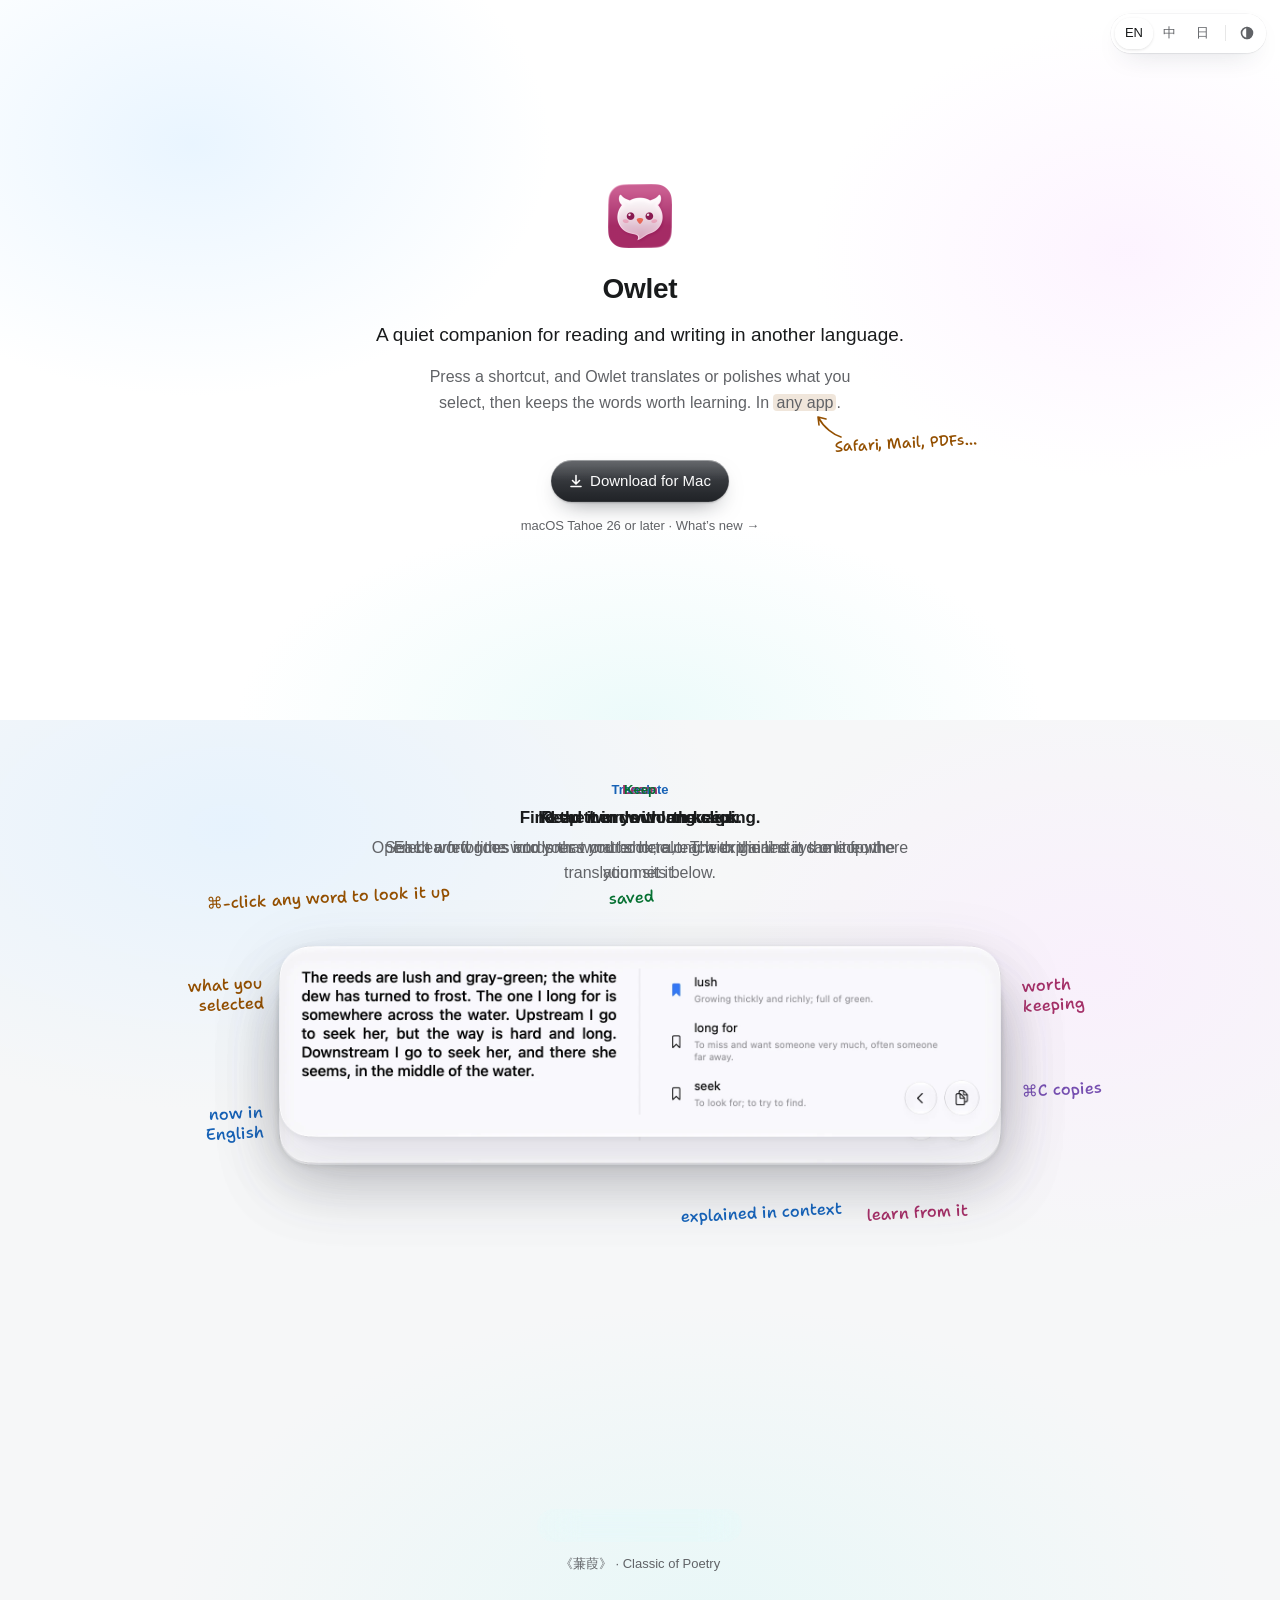
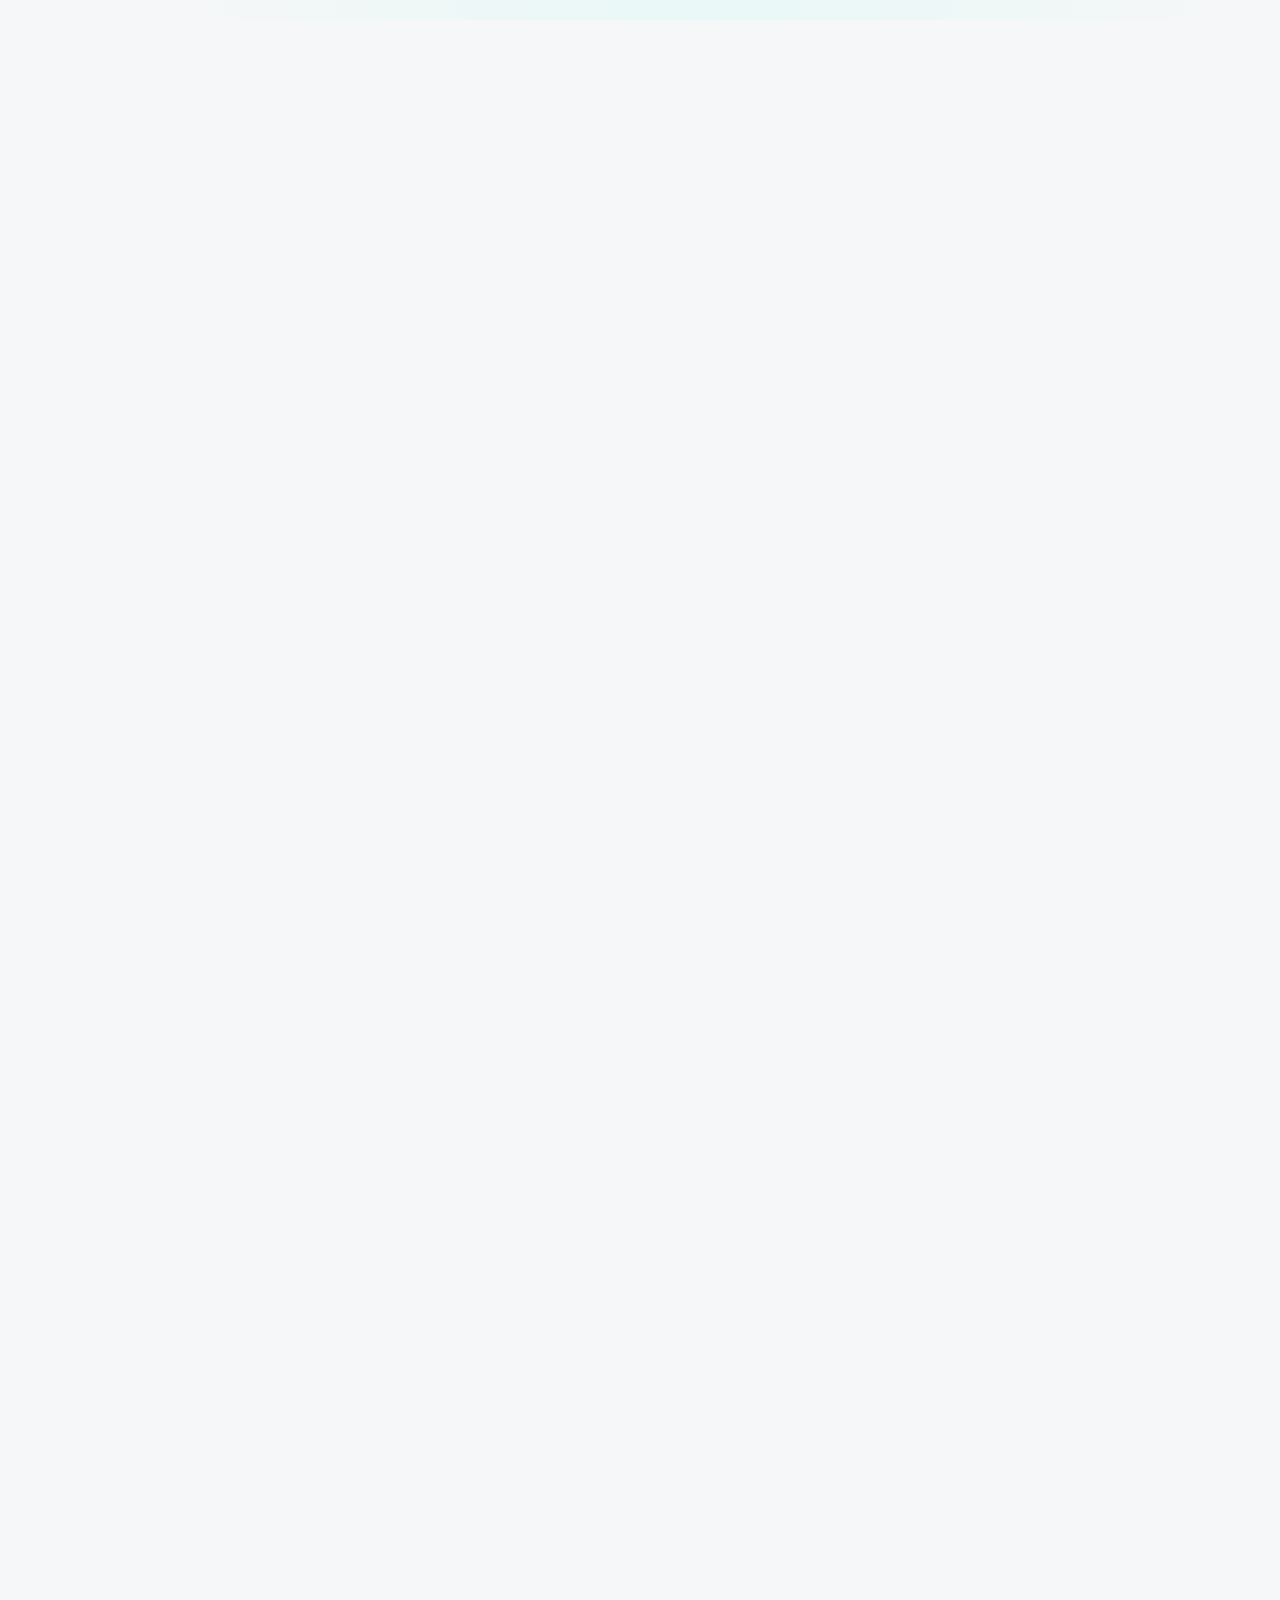
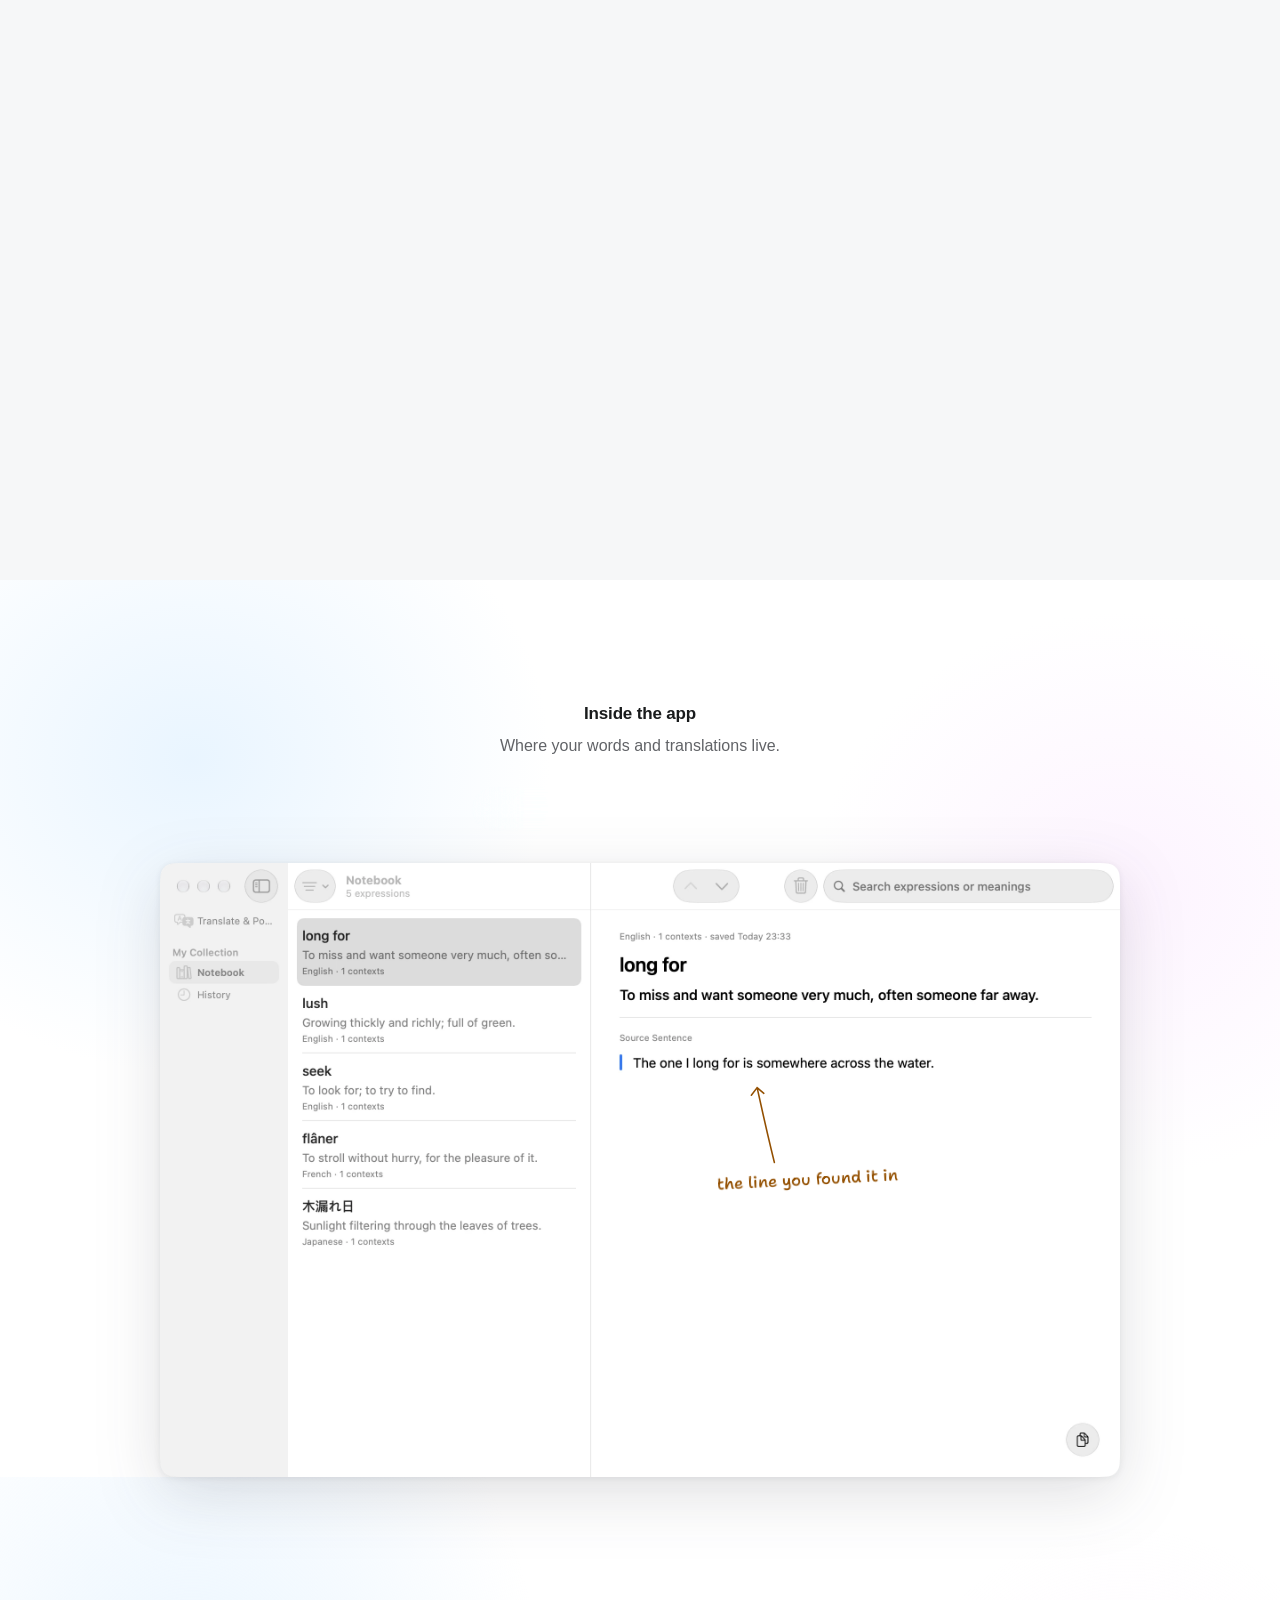
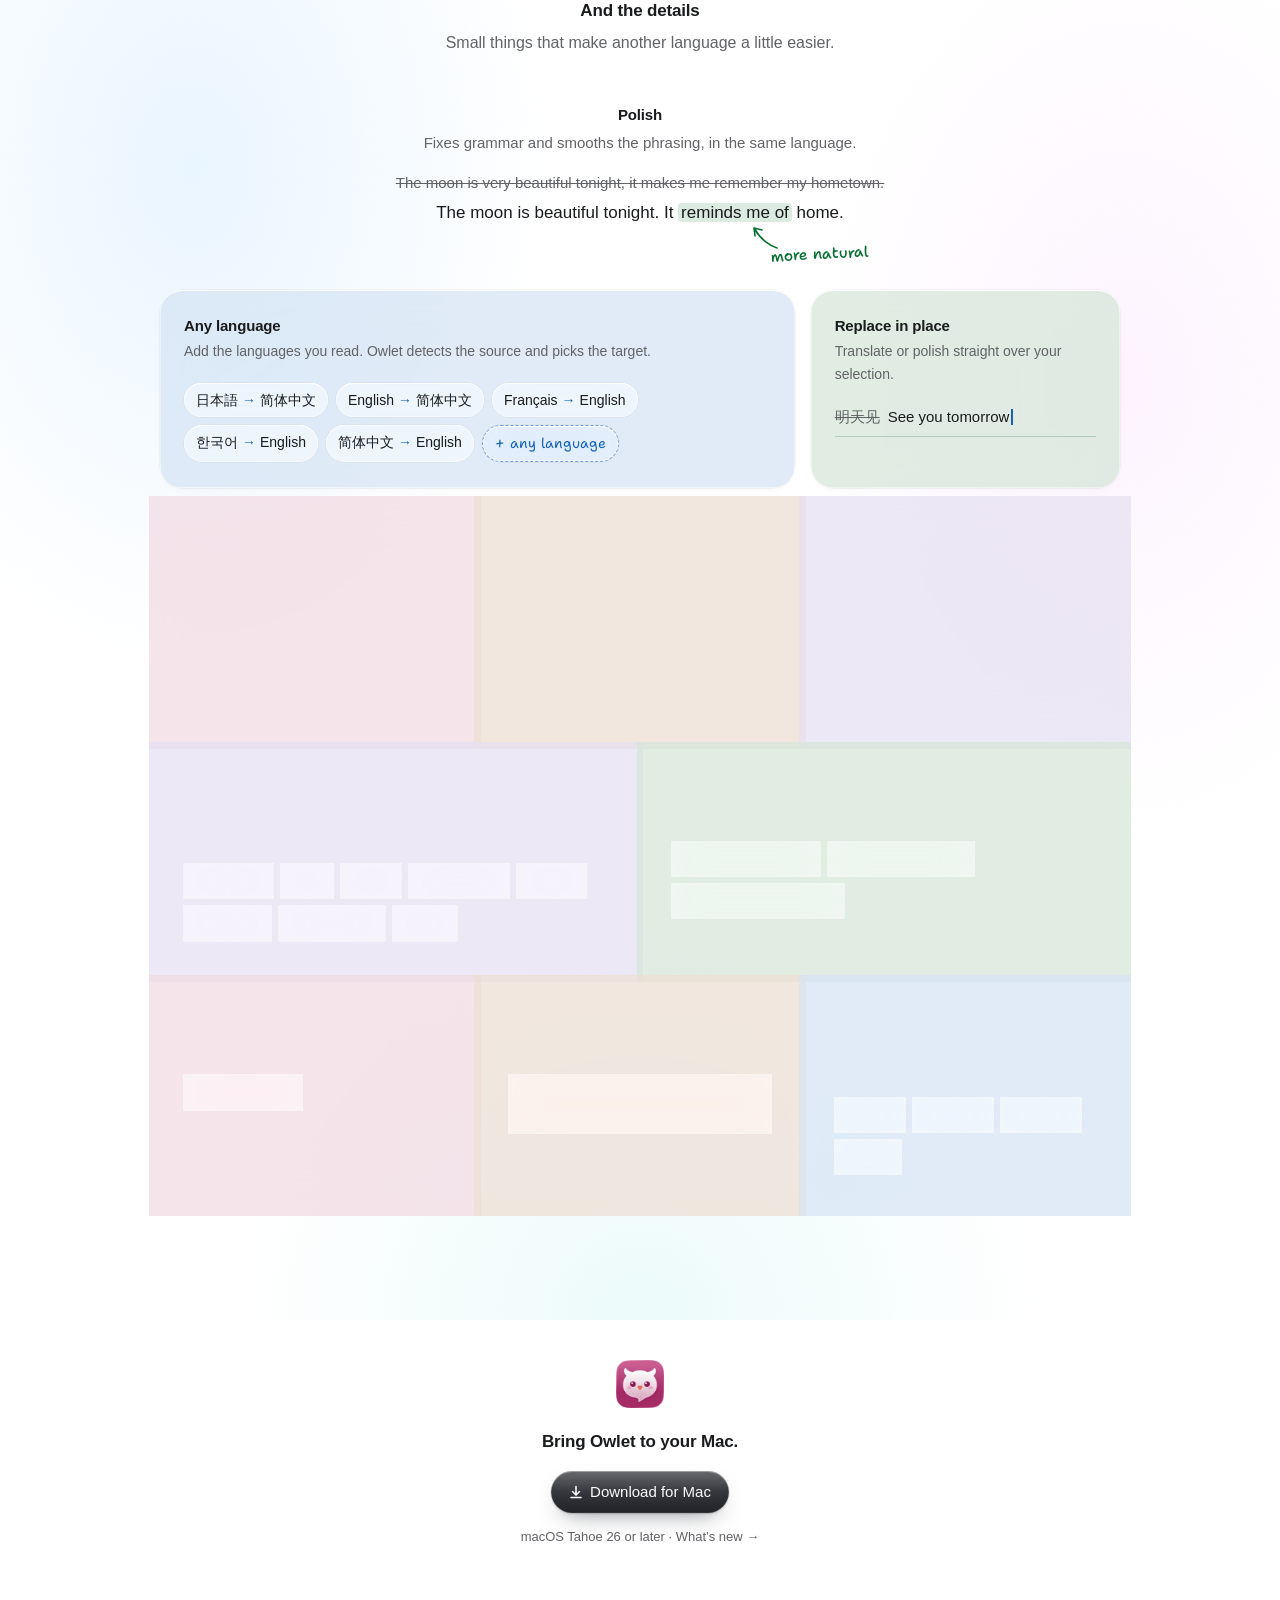
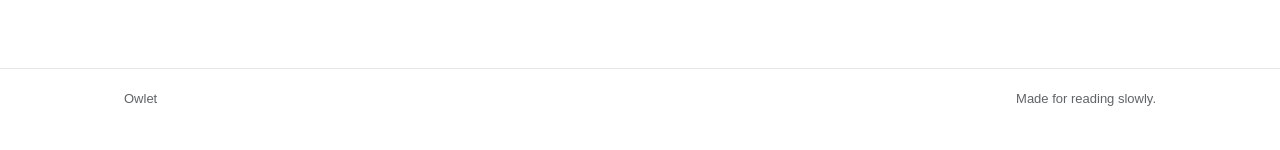
==== commit dcd08730: "feat(site): 手机上也播放滚动动效，手写标注不再溢出 - 滚动叙事在所有宽度都固定舞台播放，舞台高度用 svh，避开手机地址栏伸缩 - 窄屏上手写标注排到截图下方并以「↑」指向截图，箭头隐藏" ====
--- a/site/index.html
+++ b/site/index.html
@@ -59,7 +59,7 @@
   .hero img { width: 64px; height: 64px; }
   .hero h1 { font-size: 28px; margin-top: 12px; }
   .hero p { color: var(--dim); font-size: 17px; margin: 12px 0 0; }
-  .hero p.tagline { color: var(--ink); font-size: 19px; margin-top: 8px; }
+  .hero p.tagline { color: var(--ink); font-size: 19px; margin-top: 8px; text-wrap: balance; }
   .hero p.lead { max-width: 30em; margin: 14px auto 44px; font-size: 16px; text-wrap: balance; }
   .links { margin-top: 36px; display: flex; flex-direction: column; gap: 14px; align-items: center; font-size: 15px; }
   .meta { font-size: 13px; color: var(--dim); }
@@ -102,10 +102,10 @@
   .credit { text-align: center; font-size: 13px; color: var(--dim); margin-top: 40px; }
   .progress { display: none; }
 
-  @media (prefers-reduced-motion: no-preference) and (min-width: 821px) {
+  @media (prefers-reduced-motion: no-preference) {
     @supports (animation-timeline: view()) {
       .story { height: 340vh; padding: 0; view-timeline: --story block; }
-      .stage { position: sticky; top: 0; height: 100vh; display: grid; grid-template-rows: 1fr auto; padding: 56px 24px 32px; }
+      .stage { position: sticky; top: 0; height: 100vh; height: 100svh; display: grid; grid-template-rows: 1fr auto; padding: 56px 24px 32px; }
       .steps { display: grid; place-items: start center; }
       .step { grid-area: 1 / 1; width: 100%; margin: 0; animation: linear both; animation-timeline: --story; }
       .step:nth-child(1) { animation-name: first; animation-range: contain 0% contain 38%; }
@@ -175,6 +175,8 @@
     --btn-top: oklch(0.99 0 0 / .96); --btn-bot: oklch(0.88 0.004 260 / .96); --btn-ink: oklch(0.2 0.005 260);
   }
   :root[data-theme=dark] .shot img, :root[data-theme=dark] .pane > img { filter: drop-shadow(0 18px 40px oklch(0 0 0 / .55)); }
+  /* Chinese and Japanese break between any two characters; short lines break at punctuation instead. */
+  :is(:lang(zh), :lang(ja)) :is(h1, h2, h3, .tagline, .tabs label, .note) { word-break: keep-all; }
   :lang(ja) body { font-family: -apple-system, BlinkMacSystemFont, "Hiragino Sans", "SF Pro Text", sans-serif; }
 
   /* Language and appearance, top right, on the same glass as the rest of the page. */
@@ -269,6 +271,13 @@
 
   /* The step indicator sits on a glass pill. */
   .progress { width: fit-content; margin: 0 auto; padding: 6px 16px; border-radius: 999px; }
+
+  @media (prefers-reduced-motion: no-preference) {
+    @supports (animation-timeline: view()) {
+      .card, .polish { animation: rise linear both; animation-timeline: view(); animation-range: entry 0% entry 40%; }
+      @keyframes rise { from { opacity: 0; transform: translateY(28px) scale(.98); } }
+    }
+  }
 
   /* Features */
   .features { padding: 120px 0; }
@@ -329,11 +338,37 @@
 
   @media (max-width: 820px) {
     .stage { padding-inline: 20px; }
-    .hero .ann::before { left: auto; right: 62%; transform: scaleX(-1); }
-    .hero .ann::after { left: auto; right: calc(62% + 22px); transform: rotate(3deg); }
-    .shot { aspect-ratio: auto; }
-    .shot img { position: static; width: 100%; }
-    .shot svg, .note, .pane svg { display: none; }
+    .ann::before { left: auto; right: 62%; transform: scaleX(-1); }
+    .ann::after { left: auto; right: calc(62% + 22px); transform: rotate(3deg); }
+    /* Notes cannot sit beside a phone-width shot, so they line up under it, pointing up at it;
+       arrows cannot land on a target this small, so only the notes stay. */
+    .shot, .pane { display: flex; flex-wrap: wrap; justify-content: center; gap: 4px 16px; aspect-ratio: auto; }
+    .shot { margin-top: 16px; }
+    .shot img, .pane > img { position: static; width: 100%; height: auto; margin-bottom: 8px; }
+    .shot svg, .pane > svg { display: none; }
+    .note { position: static; transform: none; white-space: normal; font-size: 14px; text-align: center; }
+    .note.r { text-align: center; }
+    .note br { display: none; }
+    .note::before { content: "↑ "; }
+    .cap p { font-size: 15px; }
+    .stage .credit { font-size: 12px; }
+    /* Panes stack in one grid cell so the tallest sets the height and they still cross-fade. */
+    .panes { display: grid; aspect-ratio: auto; }
+    .pane { position: relative; inset: auto; grid-area: 1 / 1; }
+    .window { position: relative; left: auto; top: auto; bottom: auto; width: 100%; height: min(78vw, 420px); margin-bottom: 8px; }
+    .tabs { max-width: 100%; }
+    /* Pinned, it would sit on every heading; at the top of the page it stays out of the way. */
+    .prefs { position: absolute; }
+    .stage { padding-top: 12svh; }
+    /* One column of eleven cards: tighter so the list reads as one set rather than a long scroll. */
+    .bento { gap: 12px; }
+    .card { padding: 20px 20px 22px; border-radius: 20px; }
+    .card h3 { font-size: 16px; }
+    .viz { margin-top: 14px; }
+    .chips { gap: 6px; }
+    .chip { font-size: 13px; padding: 5px 10px; }
+    .polish { margin-bottom: 48px; }
+    .polish .after { font-size: 16px; }
   }
 </style>
 </head>
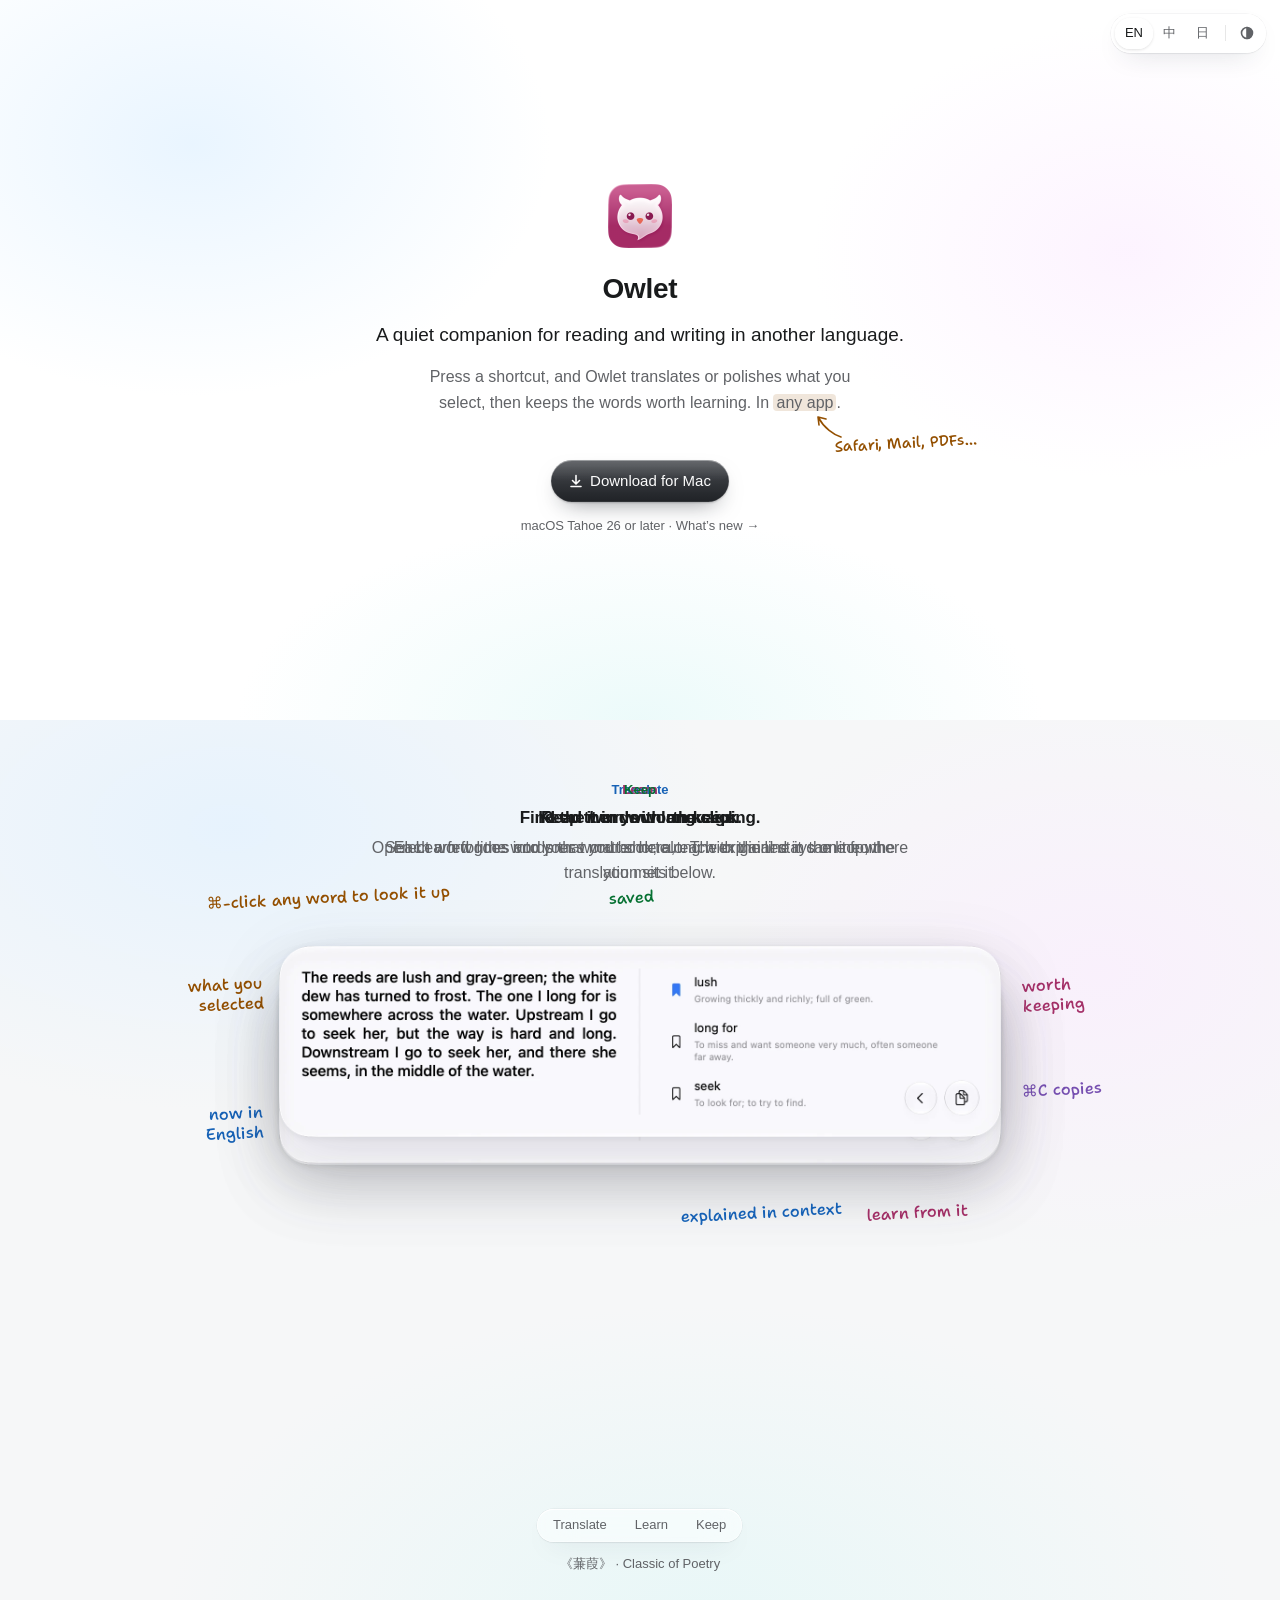
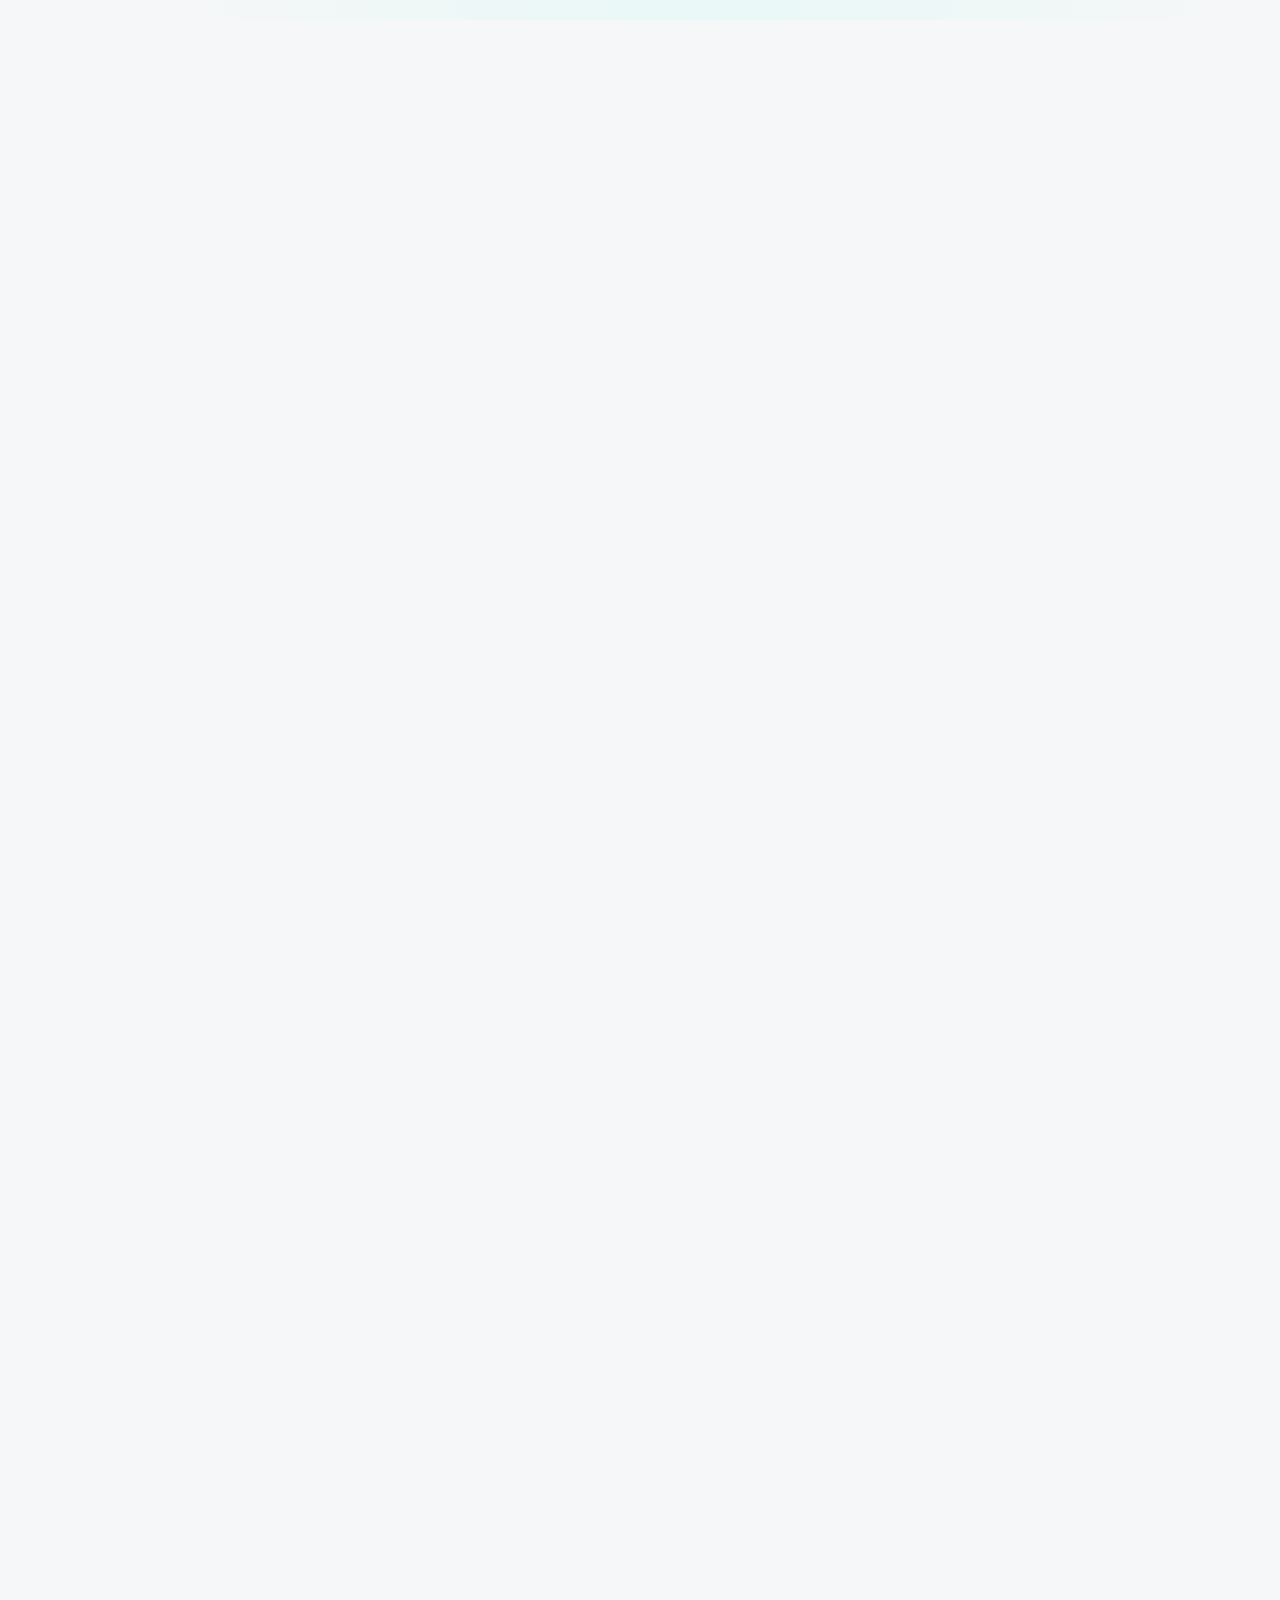
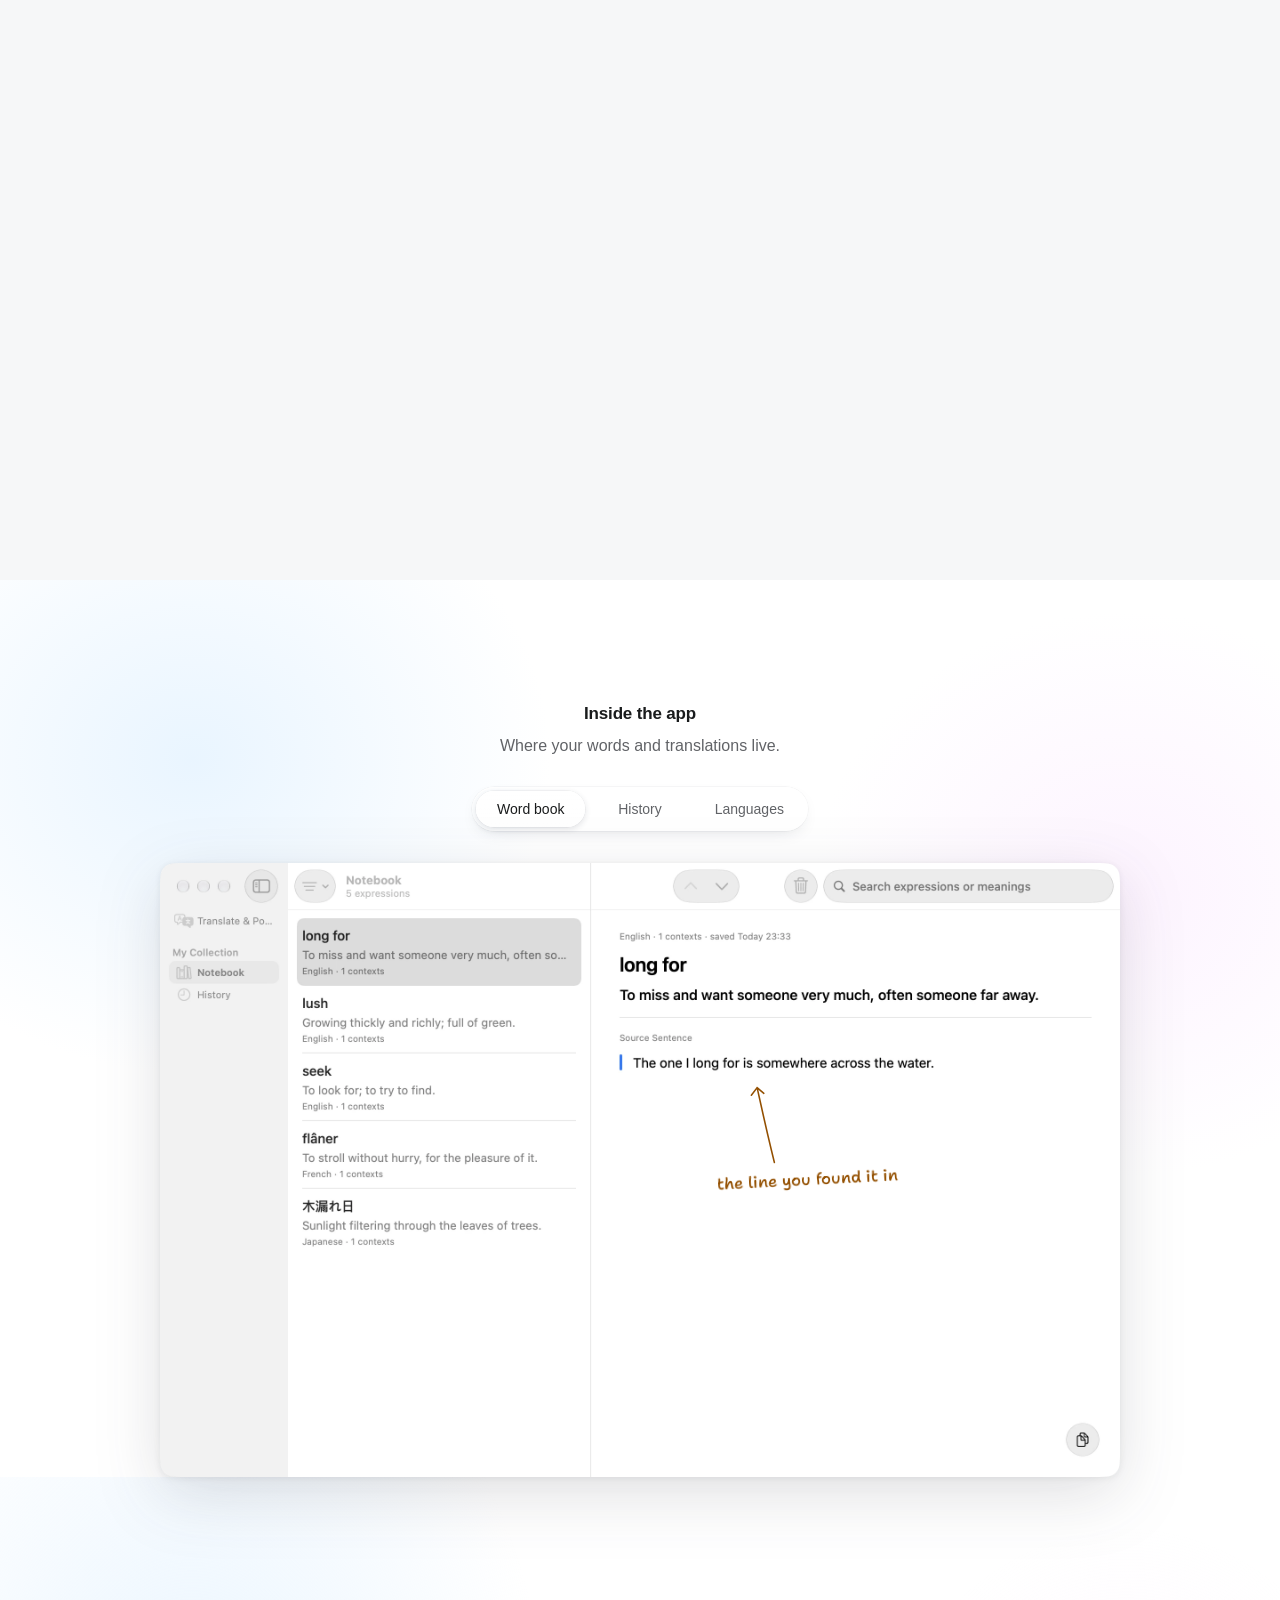
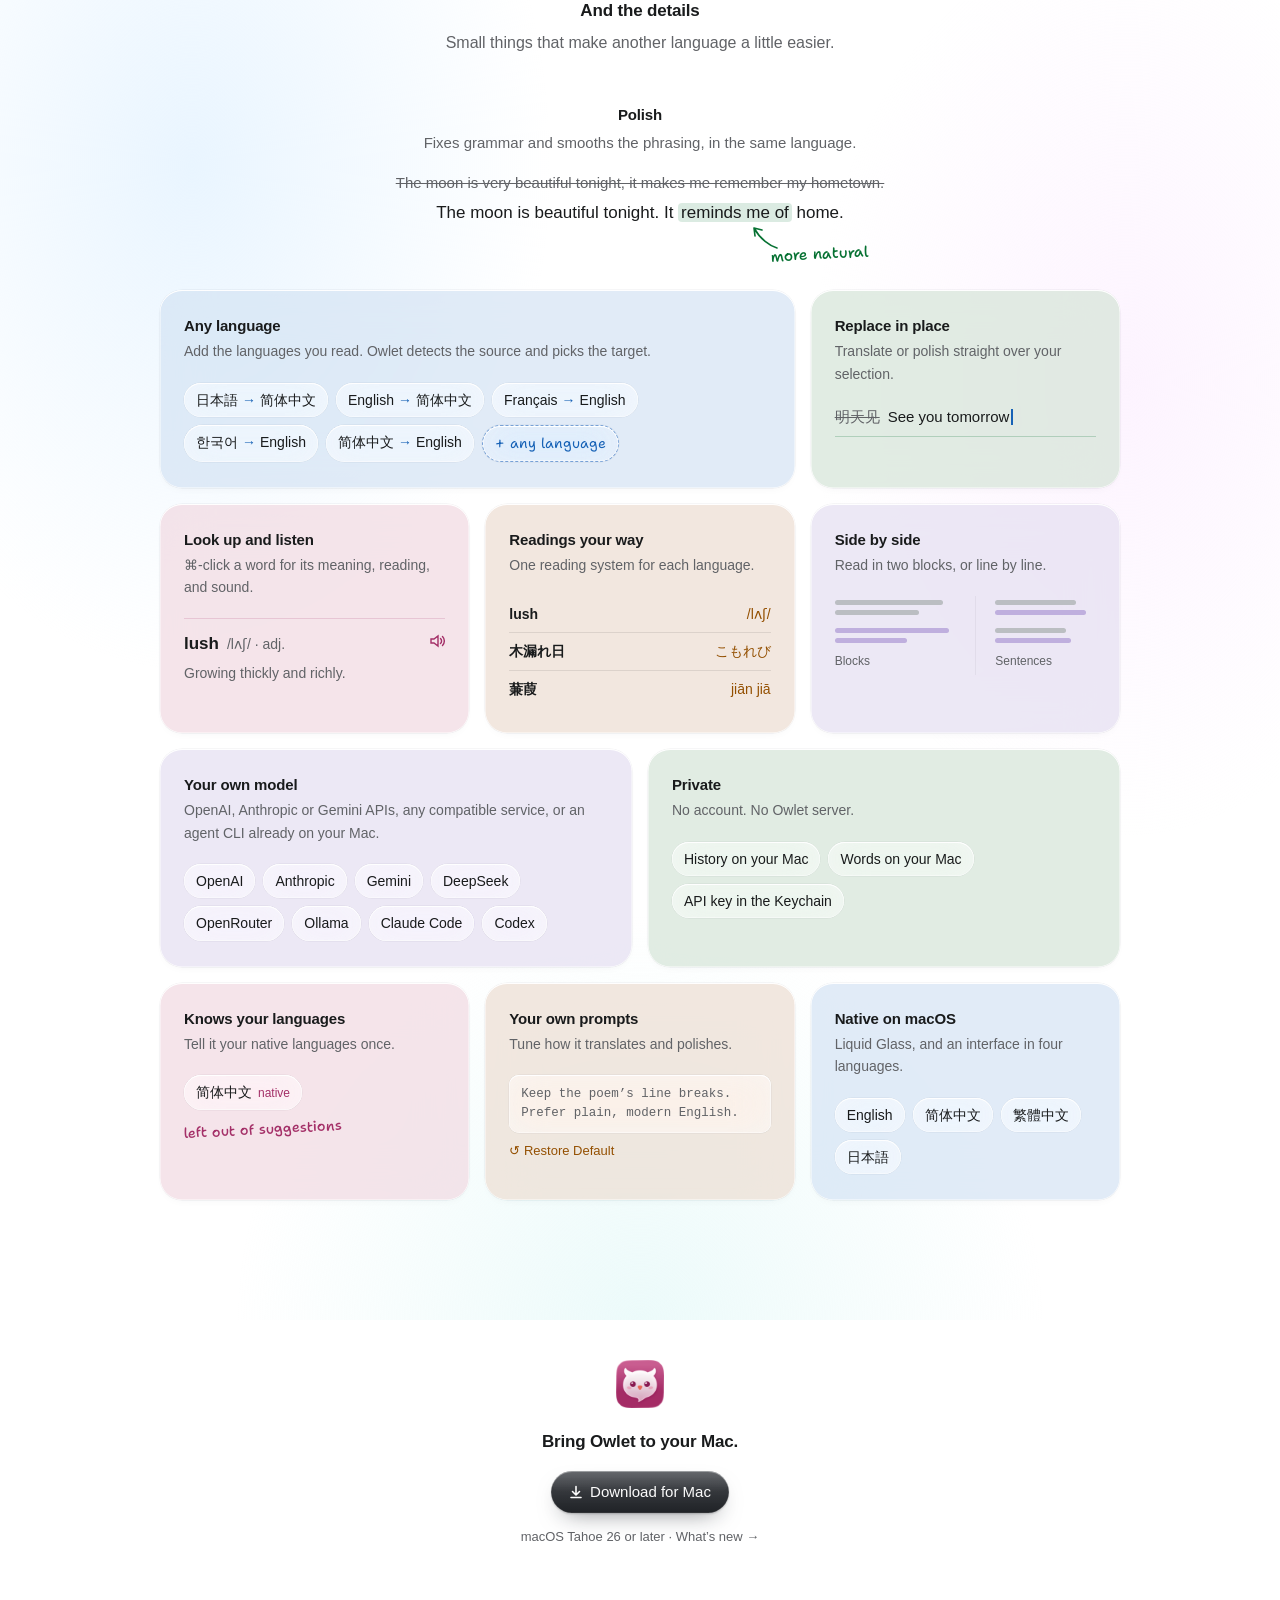
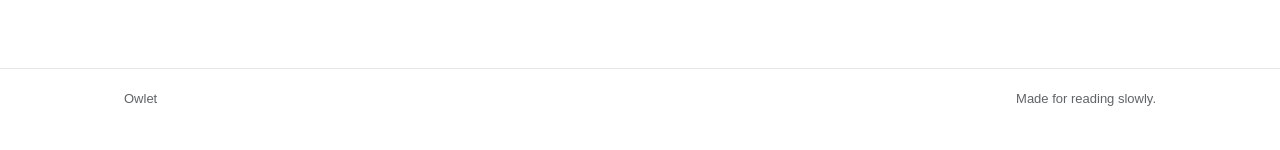
==== commit 323c4347: "feat(model): 服务按协议分类，模型页控件重做 - Provider 就是协议：OpenAI Compatible、OpenAI Responses、Anthropic、Gemini 各一个" ====
--- a/site/index.html
+++ b/site/index.html
@@ -547,10 +547,10 @@
         </div>
       </div>
       <div class="card w3" style="--c: var(--violet)">
-        <h3 data-i18n="c.model.h">Your own model</h3><p data-i18n="c.model.p">Any OpenAI-compatible service, or an agent CLI already on your Mac.</p>
+        <h3 data-i18n="c.model.h">Your own model</h3><p data-i18n="c.model.p">OpenAI, Anthropic or Gemini APIs, any compatible service, or an agent CLI already on your Mac.</p>
         <div class="viz chips">
-          <span class="chip">DeepSeek</span><span class="chip">Kimi</span><span class="chip">Qwen</span><span class="chip">OpenRouter</span>
-          <span class="chip">Ollama</span><span class="chip">LM Studio</span><span class="chip">Claude Code</span><span class="chip">Codex</span>
+          <span class="chip">OpenAI</span><span class="chip">Anthropic</span><span class="chip">Gemini</span><span class="chip">DeepSeek</span>
+          <span class="chip">OpenRouter</span><span class="chip">Ollama</span><span class="chip">Claude Code</span><span class="chip">Codex</span>
         </div>
       </div>
       <div class="card w3" style="--c: var(--green)">
@@ -586,7 +586,7 @@
 </footer>
 <script>
   // English lives in the markup; the other languages replace it, and English comes back from what was read first.
-  const strings = {"zh": {"title": "Owlet · 在 Mac 上读写任何语言", "tagline": "在另一种语言里读写时，一个安静的伙伴。", "lead": "按下快捷键，Owlet 就会翻译或润色你选中的文字，再帮你留下值得学的词。<span class=\"ann\" style=\"--c: var(--amber)\" data-note=\"Safari、邮件、PDF…\">任何应用</span>里都能用。", "cta": "下载 Mac 版", "meta": "macOS Tahoe 26 或更高版本 · <a class=\"more-link\" href=\"changelog.html\">更新日志 <span>→</span></a>", "story.aria": "Owlet 怎么用", "k1": "翻译", "k2": "学习", "k3": "收藏", "s1.h": "用你的语言读。", "s1.p": "选中几行，按下快捷键。原文在上，译文在下。", "s1.alt": "Owlet 浮窗：《诗经·蒹葭》首章与它的英文译文", "n.selected": "你选中的<br>文字", "n.english": "已是<br>英文", "n.learn": "从中学习", "n.copy": "⌘C 复制", "s2.h": "找出值得留下的词。", "s2.p": "打开「学习」，看这段里值得学的词，每个都结合它所在的句子来解释。", "s2.alt": "Owlet 浮窗：三个值得学的词 lush、long for、seek", "n.worth": "值得<br>留下", "n.context": "结合语境解释", "s3.h": "一键收藏。", "s3.p": "每个词连同它出现的那一句，一起存进生词本。", "s3.alt": "Owlet 浮窗：lush 已存入生词本", "n.saved": "已收藏", "n.lookup": "⌘ 单击任意词即可查询", "credit": "《诗经·蒹葭》", "inside.h": "应用内部", "inside.sub": "你的词和译文都在这里。", "tab.notebook": "生词本", "tab.history": "历史记录", "tab.languages": "语言", "notebook.alt": "Owlet 生词本：五条英语、法语、日语表达，选中的一条显示它的原句", "history.alt": "Owlet 历史记录：按天分组的翻译与润色，最新一条是这首诗及其译文", "languages.alt": "Owlet 语言设置：六种语言、每种源语言的翻译目标与母语", "n.line": "你遇到它的那一句", "n.history": "每次翻译与润色，<br>按天排列", "n.addlang": "添加任意<br>语言", "n.target": "每种源语言<br>一个目标", "features.h": "还有这些细节", "features.sub": "让另一种语言变得容易一点的小地方。", "polish.h": "润色", "polish.p": "在同一种语言里修正语法、理顺措辞。", "polish.note": "更自然", "c.lang.h": "任意语言", "c.lang.p": "添加你读的语言。Owlet 会识别原文语言，并选好翻译目标。", "c.lang.any": "+ 任意语言", "c.replace.h": "原地替换", "c.replace.p": "翻译或润色的结果直接替换你的选区。", "c.lookup.h": "查词与发音", "c.lookup.p": "⌘ 单击一个词，看释义、读音并听发音。", "c.read.h": "读音随你选", "c.read.p": "每种语言选一种读音体系。", "c.side.h": "对照阅读", "c.side.p": "分成两块读，或逐句对照。", "c.side.blocks": "分区", "c.side.sentences": "逐句", "c.model.h": "用你自己的模型", "c.model.p": "任意兼容 OpenAI 的服务，或 Mac 上已有的 agent CLI。", "c.private.h": "隐私", "c.private.p": "不需要账号，也没有 Owlet 服务器。", "c.private.history": "历史记录留在 Mac 上", "c.private.words": "生词留在 Mac 上", "c.private.key": "API Key 存在钥匙串", "c.native.h": "懂你的语言", "c.native.p": "告诉它一次你的母语就好。", "c.native.tag": "母语", "c.native.note": "不会出现在推荐里", "c.prompt.h": "自定义提示词", "c.prompt.p": "调整它翻译和润色的方式。", "c.prompt.text": "保留诗的换行，用平实的现代英语。", "c.prompt.restore": "↺ 恢复默认", "c.mac.h": "macOS 原生", "c.mac.p": "Liquid Glass，界面支持四种语言。", "end.h": "把 Owlet 带到你的 Mac 上。", "footer": "为慢慢读而做。", "theme.system": "外观：跟随系统", "theme.light": "外观：浅色", "theme.dark": "外观：深色", "lang": "语言"}, "ja": {"title": "Owlet · Mac であらゆる言語を読み書き", "tagline": "ほかの言語で読み書きするときの、静かな相棒。", "lead": "ショートカットを押すと、選んだ文章を Owlet が翻訳または推敲し、覚えておきたい言葉を残します。<span class=\"ann\" style=\"--c: var(--amber)\" data-note=\"Safari、メール、PDF…\">どのアプリでも</span>使えます。", "cta": "Mac 版をダウンロード", "meta": "macOS Tahoe 26 以降 · <a class=\"more-link\" href=\"changelog.html\">新機能 <span>→</span></a>", "story.aria": "Owlet の使い方", "k1": "翻訳", "k2": "学習", "k3": "保存", "s1.h": "自分の言語で読む。", "s1.p": "数行を選んでショートカットを押すだけ。原文は上に、訳文は下に。", "s1.alt": "Owlet のパネル：『詩経』蒹葭の第一章とその英訳", "n.selected": "選んだ<br>テキスト", "n.english": "英語に<br>なった", "n.learn": "ここから学ぶ", "n.copy": "⌘C でコピー", "s2.h": "残したい言葉を見つける。", "s2.p": "「学習」を開くと、ここで大切な言葉が、出会った一文に沿って説明されます。", "s2.alt": "Owlet のパネル：学ぶべき三語 lush、long for、seek", "n.worth": "残す<br>価値あり", "n.context": "文脈で説明", "s3.h": "ワンクリックで保存。", "s3.p": "言葉は、出てきた一文と一緒に単語帳へ。", "s3.alt": "Owlet のパネル：lush を単語帳に保存したところ", "n.saved": "保存済み", "n.lookup": "⌘ クリックでどの単語も調べられる", "credit": "『詩経』蒹葭", "inside.h": "アプリの中", "inside.sub": "言葉と訳文の置き場所。", "tab.notebook": "単語帳", "tab.history": "履歴", "tab.languages": "言語", "notebook.alt": "Owlet の単語帳：英語・フランス語・日本語の五つの表現と、選んだ表現の原文", "history.alt": "Owlet の履歴：日ごとにまとめた翻訳と推敲。最新はこの詩とその訳", "languages.alt": "Owlet の言語設定：六つの言語、原文の言語ごとの訳先、母語", "n.line": "出会った一文", "n.history": "すべての翻訳と推敲を<br>日ごとに", "n.addlang": "どの言語も<br>追加できる", "n.target": "原文の言語ごとに<br>訳先を設定", "features.h": "細部まで", "features.sub": "ほかの言語を少しだけ楽にする、小さな工夫。", "polish.h": "推敲", "polish.p": "同じ言語のまま、文法を直し、言い回しを整えます。", "polish.note": "より自然", "c.lang.h": "あらゆる言語", "c.lang.p": "読む言語を追加すると、Owlet が原文の言語を判別し、訳先を選びます。", "c.lang.any": "+ どの言語でも", "c.replace.h": "その場で置き換え", "c.replace.p": "翻訳や推敲の結果で、選んだ範囲をそのまま置き換えます。", "c.lookup.h": "調べて、聞く", "c.lookup.p": "⌘ クリックで意味と読みを確かめ、発音も聞けます。", "c.read.h": "読み方は自由に", "c.read.p": "言語ごとに読みの表記を選べます。", "c.side.h": "並べて読む", "c.side.p": "二つのブロックで、または一文ずつ対訳で。", "c.side.blocks": "ブロック", "c.side.sentences": "文ごと", "c.model.h": "好きなモデルで", "c.model.p": "OpenAI 互換のサービス、または Mac にある agent CLI。", "c.private.h": "プライバシー", "c.private.p": "アカウント不要。Owlet のサーバーもありません。", "c.private.history": "履歴は Mac に", "c.private.words": "単語も Mac に", "c.private.key": "API キーはキーチェーンに", "c.native.h": "あなたの言語を知る", "c.native.p": "母語を一度伝えるだけ。", "c.native.tag": "母語", "c.native.note": "おすすめから外します", "c.prompt.h": "自分のプロンプト", "c.prompt.p": "翻訳と推敲の仕方を調整できます。", "c.prompt.text": "詩の改行は残し、平易な現代英語で。", "c.prompt.restore": "↺ 既定に戻す", "c.mac.h": "macOS ネイティブ", "c.mac.p": "Liquid Glass。インターフェイスは4言語に対応。", "end.h": "Owlet を Mac に。", "footer": "ゆっくり読むために。", "theme.system": "外観：システムに合わせる", "theme.light": "外観：ライト", "theme.dark": "外観：ダーク", "lang": "言語"}};
+  const strings = {"zh": {"title": "Owlet · 在 Mac 上读写任何语言", "tagline": "在另一种语言里读写时，一个安静的伙伴。", "lead": "按下快捷键，Owlet 就会翻译或润色你选中的文字，再帮你留下值得学的词。<span class=\"ann\" style=\"--c: var(--amber)\" data-note=\"Safari、邮件、PDF…\">任何应用</span>里都能用。", "cta": "下载 Mac 版", "meta": "macOS Tahoe 26 或更高版本 · <a class=\"more-link\" href=\"changelog.html\">更新日志 <span>→</span></a>", "story.aria": "Owlet 怎么用", "k1": "翻译", "k2": "学习", "k3": "收藏", "s1.h": "用你的语言读。", "s1.p": "选中几行，按下快捷键。原文在上，译文在下。", "s1.alt": "Owlet 浮窗：《诗经·蒹葭》首章与它的英文译文", "n.selected": "你选中的<br>文字", "n.english": "已是<br>英文", "n.learn": "从中学习", "n.copy": "⌘C 复制", "s2.h": "找出值得留下的词。", "s2.p": "打开「学习」，看这段里值得学的词，每个都结合它所在的句子来解释。", "s2.alt": "Owlet 浮窗：三个值得学的词 lush、long for、seek", "n.worth": "值得<br>留下", "n.context": "结合语境解释", "s3.h": "一键收藏。", "s3.p": "每个词连同它出现的那一句，一起存进生词本。", "s3.alt": "Owlet 浮窗：lush 已存入生词本", "n.saved": "已收藏", "n.lookup": "⌘ 单击任意词即可查询", "credit": "《诗经·蒹葭》", "inside.h": "应用内部", "inside.sub": "你的词和译文都在这里。", "tab.notebook": "生词本", "tab.history": "历史记录", "tab.languages": "语言", "notebook.alt": "Owlet 生词本：五条英语、法语、日语表达，选中的一条显示它的原句", "history.alt": "Owlet 历史记录：按天分组的翻译与润色，最新一条是这首诗及其译文", "languages.alt": "Owlet 语言设置：六种语言、每种源语言的翻译目标与母语", "n.line": "你遇到它的那一句", "n.history": "每次翻译与润色，<br>按天排列", "n.addlang": "添加任意<br>语言", "n.target": "每种源语言<br>一个目标", "features.h": "还有这些细节", "features.sub": "让另一种语言变得容易一点的小地方。", "polish.h": "润色", "polish.p": "在同一种语言里修正语法、理顺措辞。", "polish.note": "更自然", "c.lang.h": "任意语言", "c.lang.p": "添加你读的语言。Owlet 会识别原文语言，并选好翻译目标。", "c.lang.any": "+ 任意语言", "c.replace.h": "原地替换", "c.replace.p": "翻译或润色的结果直接替换你的选区。", "c.lookup.h": "查词与发音", "c.lookup.p": "⌘ 单击一个词，看释义、读音并听发音。", "c.read.h": "读音随你选", "c.read.p": "每种语言选一种读音体系。", "c.side.h": "对照阅读", "c.side.p": "分成两块读，或逐句对照。", "c.side.blocks": "分区", "c.side.sentences": "逐句", "c.model.h": "用你自己的模型", "c.model.p": "OpenAI、Anthropic、Gemini 接口，任意兼容服务，或 Mac 上已有的 agent CLI。", "c.private.h": "隐私", "c.private.p": "不需要账号，也没有 Owlet 服务器。", "c.private.history": "历史记录留在 Mac 上", "c.private.words": "生词留在 Mac 上", "c.private.key": "API Key 存在钥匙串", "c.native.h": "懂你的语言", "c.native.p": "告诉它一次你的母语就好。", "c.native.tag": "母语", "c.native.note": "不会出现在推荐里", "c.prompt.h": "自定义提示词", "c.prompt.p": "调整它翻译和润色的方式。", "c.prompt.text": "保留诗的换行，用平实的现代英语。", "c.prompt.restore": "↺ 恢复默认", "c.mac.h": "macOS 原生", "c.mac.p": "Liquid Glass，界面支持四种语言。", "end.h": "把 Owlet 带到你的 Mac 上。", "footer": "为慢慢读而做。", "theme.system": "外观：跟随系统", "theme.light": "外观：浅色", "theme.dark": "外观：深色", "lang": "语言"}, "ja": {"title": "Owlet · Mac であらゆる言語を読み書き", "tagline": "ほかの言語で読み書きするときの、静かな相棒。", "lead": "ショートカットを押すと、選んだ文章を Owlet が翻訳または推敲し、覚えておきたい言葉を残します。<span class=\"ann\" style=\"--c: var(--amber)\" data-note=\"Safari、メール、PDF…\">どのアプリでも</span>使えます。", "cta": "Mac 版をダウンロード", "meta": "macOS Tahoe 26 以降 · <a class=\"more-link\" href=\"changelog.html\">新機能 <span>→</span></a>", "story.aria": "Owlet の使い方", "k1": "翻訳", "k2": "学習", "k3": "保存", "s1.h": "自分の言語で読む。", "s1.p": "数行を選んでショートカットを押すだけ。原文は上に、訳文は下に。", "s1.alt": "Owlet のパネル：『詩経』蒹葭の第一章とその英訳", "n.selected": "選んだ<br>テキスト", "n.english": "英語に<br>なった", "n.learn": "ここから学ぶ", "n.copy": "⌘C でコピー", "s2.h": "残したい言葉を見つける。", "s2.p": "「学習」を開くと、ここで大切な言葉が、出会った一文に沿って説明されます。", "s2.alt": "Owlet のパネル：学ぶべき三語 lush、long for、seek", "n.worth": "残す<br>価値あり", "n.context": "文脈で説明", "s3.h": "ワンクリックで保存。", "s3.p": "言葉は、出てきた一文と一緒に単語帳へ。", "s3.alt": "Owlet のパネル：lush を単語帳に保存したところ", "n.saved": "保存済み", "n.lookup": "⌘ クリックでどの単語も調べられる", "credit": "『詩経』蒹葭", "inside.h": "アプリの中", "inside.sub": "言葉と訳文の置き場所。", "tab.notebook": "単語帳", "tab.history": "履歴", "tab.languages": "言語", "notebook.alt": "Owlet の単語帳：英語・フランス語・日本語の五つの表現と、選んだ表現の原文", "history.alt": "Owlet の履歴：日ごとにまとめた翻訳と推敲。最新はこの詩とその訳", "languages.alt": "Owlet の言語設定：六つの言語、原文の言語ごとの訳先、母語", "n.line": "出会った一文", "n.history": "すべての翻訳と推敲を<br>日ごとに", "n.addlang": "どの言語も<br>追加できる", "n.target": "原文の言語ごとに<br>訳先を設定", "features.h": "細部まで", "features.sub": "ほかの言語を少しだけ楽にする、小さな工夫。", "polish.h": "推敲", "polish.p": "同じ言語のまま、文法を直し、言い回しを整えます。", "polish.note": "より自然", "c.lang.h": "あらゆる言語", "c.lang.p": "読む言語を追加すると、Owlet が原文の言語を判別し、訳先を選びます。", "c.lang.any": "+ どの言語でも", "c.replace.h": "その場で置き換え", "c.replace.p": "翻訳や推敲の結果で、選んだ範囲をそのまま置き換えます。", "c.lookup.h": "調べて、聞く", "c.lookup.p": "⌘ クリックで意味と読みを確かめ、発音も聞けます。", "c.read.h": "読み方は自由に", "c.read.p": "言語ごとに読みの表記を選べます。", "c.side.h": "並べて読む", "c.side.p": "二つのブロックで、または一文ずつ対訳で。", "c.side.blocks": "ブロック", "c.side.sentences": "文ごと", "c.model.h": "好きなモデルで", "c.model.p": "OpenAI・Anthropic・Gemini の API、互換サービス、または Mac にある agent CLI。", "c.private.h": "プライバシー", "c.private.p": "アカウント不要。Owlet のサーバーもありません。", "c.private.history": "履歴は Mac に", "c.private.words": "単語も Mac に", "c.private.key": "API キーはキーチェーンに", "c.native.h": "あなたの言語を知る", "c.native.p": "母語を一度伝えるだけ。", "c.native.tag": "母語", "c.native.note": "おすすめから外します", "c.prompt.h": "自分のプロンプト", "c.prompt.p": "翻訳と推敲の仕方を調整できます。", "c.prompt.text": "詩の改行は残し、平易な現代英語で。", "c.prompt.restore": "↺ 既定に戻す", "c.mac.h": "macOS ネイティブ", "c.mac.p": "Liquid Glass。インターフェイスは4言語に対応。", "end.h": "Owlet を Mac に。", "footer": "ゆっくり読むために。", "theme.system": "外観：システムに合わせる", "theme.light": "外観：ライト", "theme.dark": "外観：ダーク", "lang": "言語"}};
   const kinds = { i18n: "innerHTML", "i18n-alt": "alt", "i18n-aria": "aria-label", "i18n-note": "data-note" };
   // Per element, because one key can sit on several elements (both download buttons).
   const english = new WeakMap();
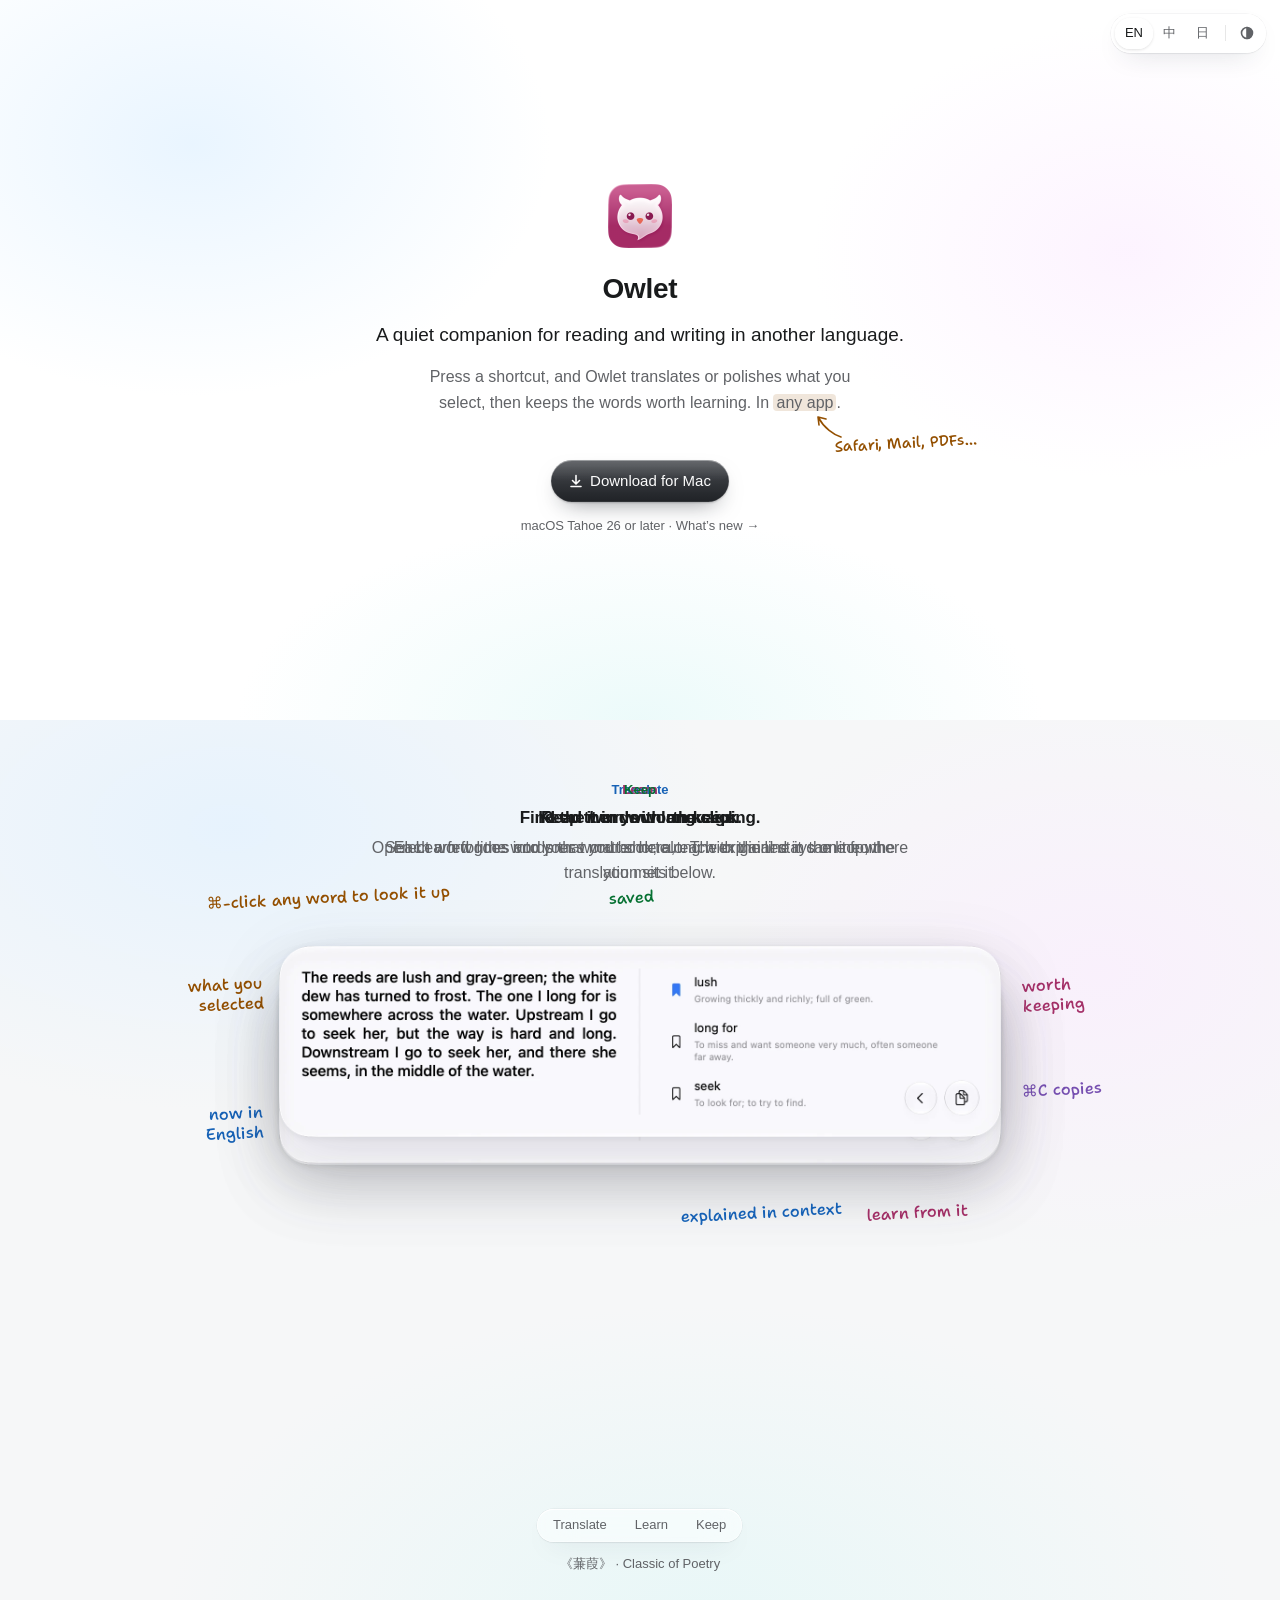
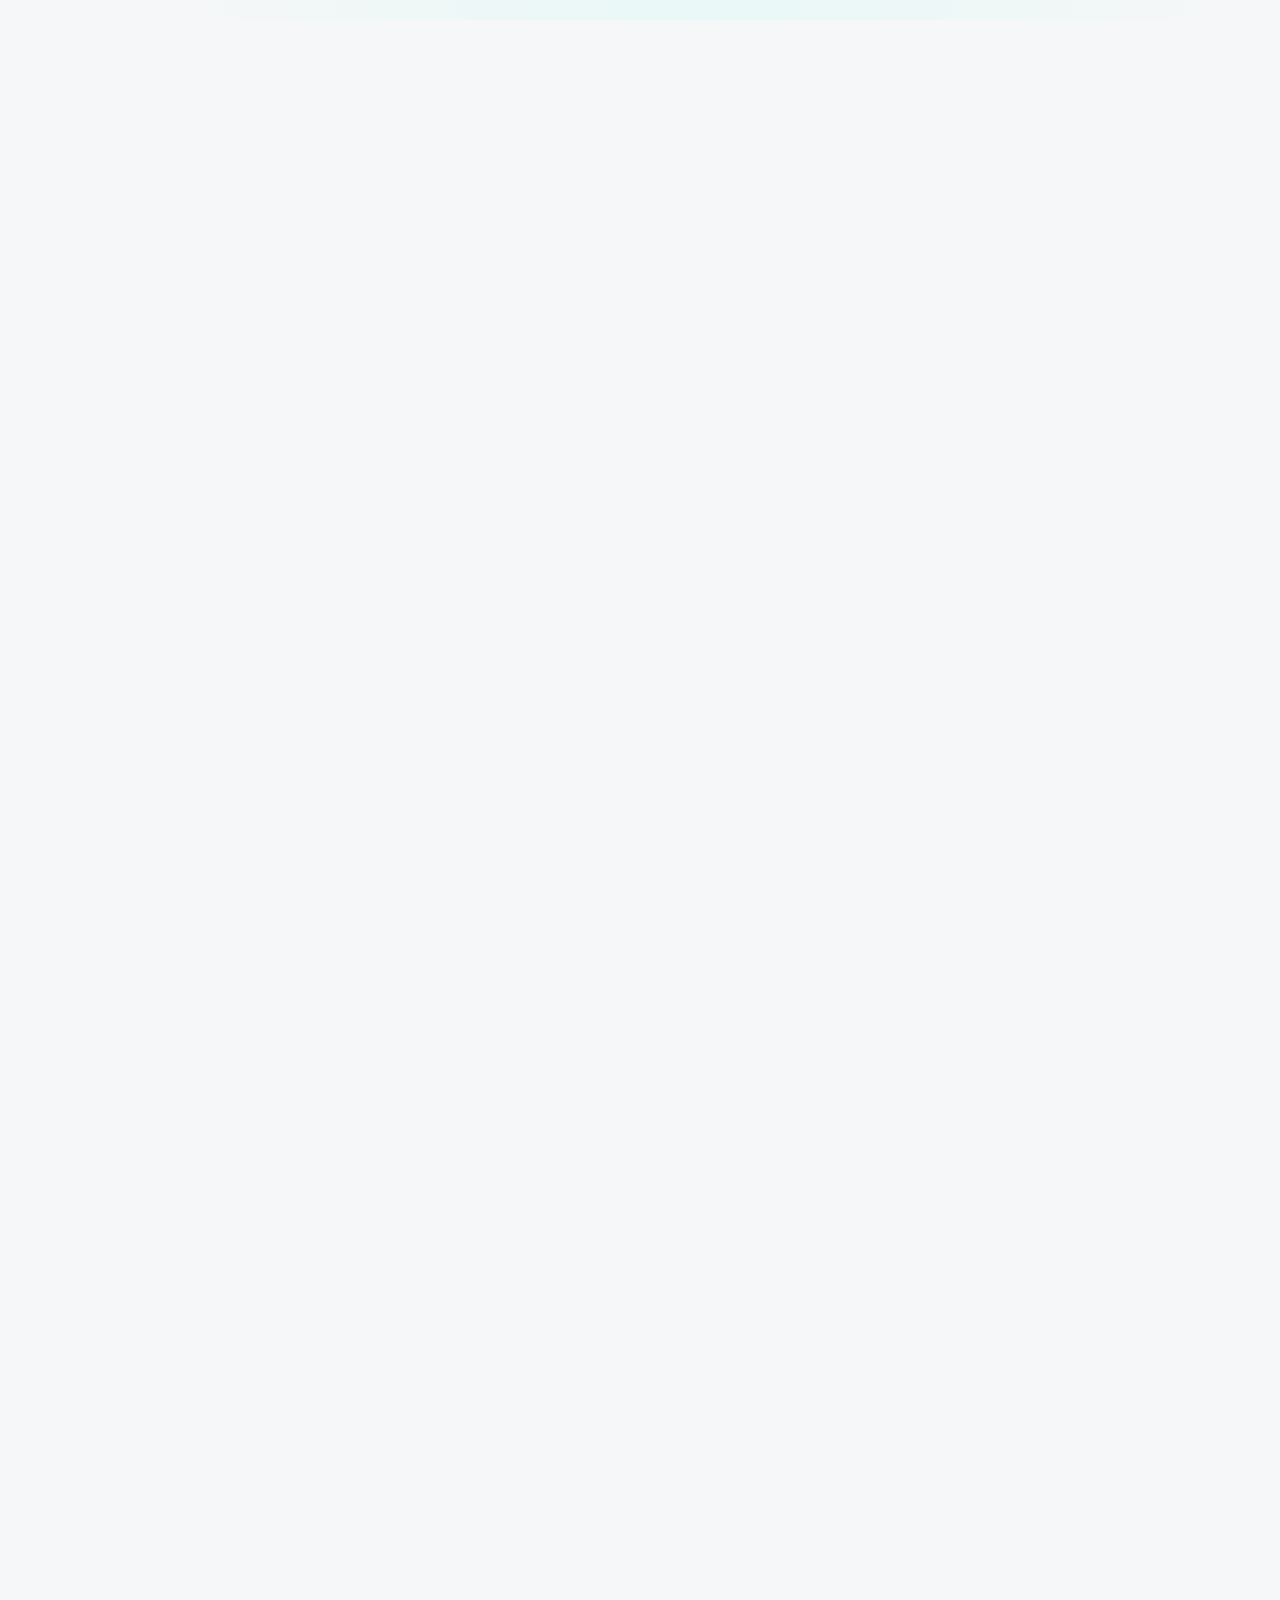
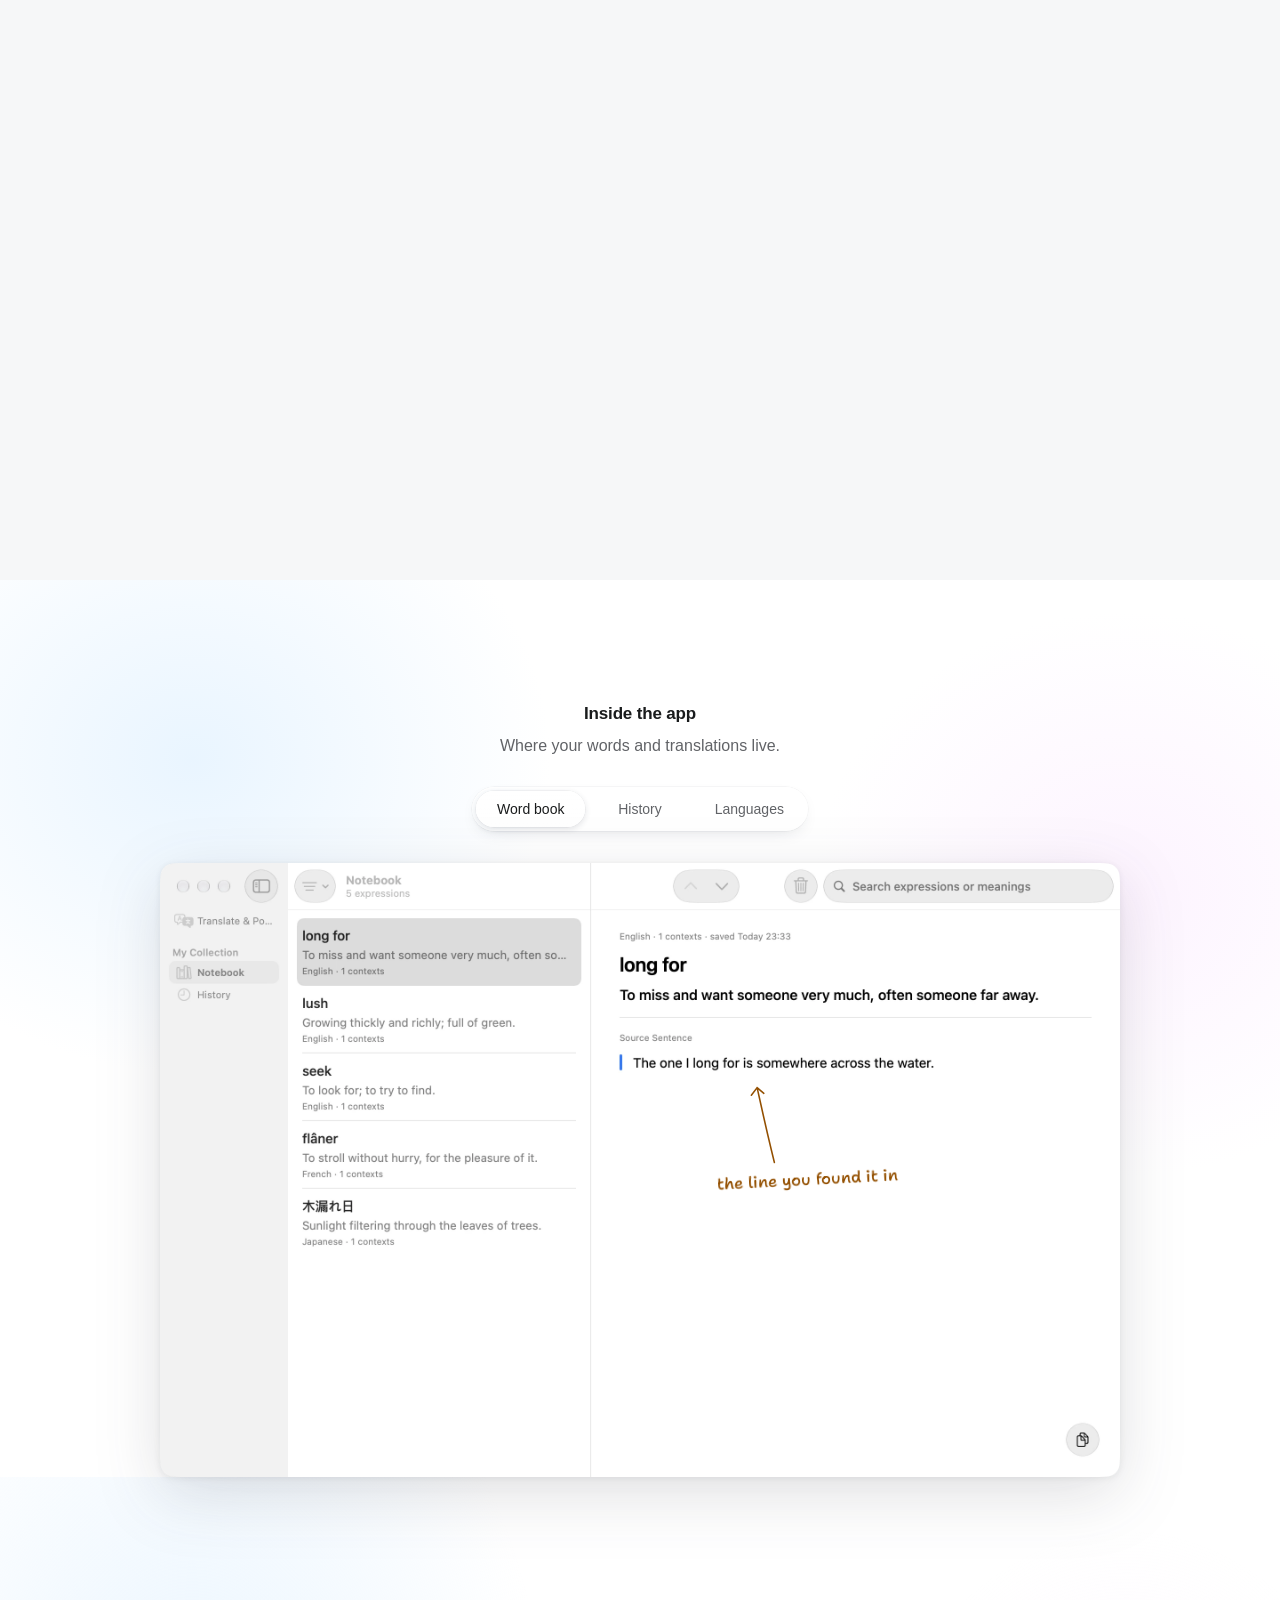
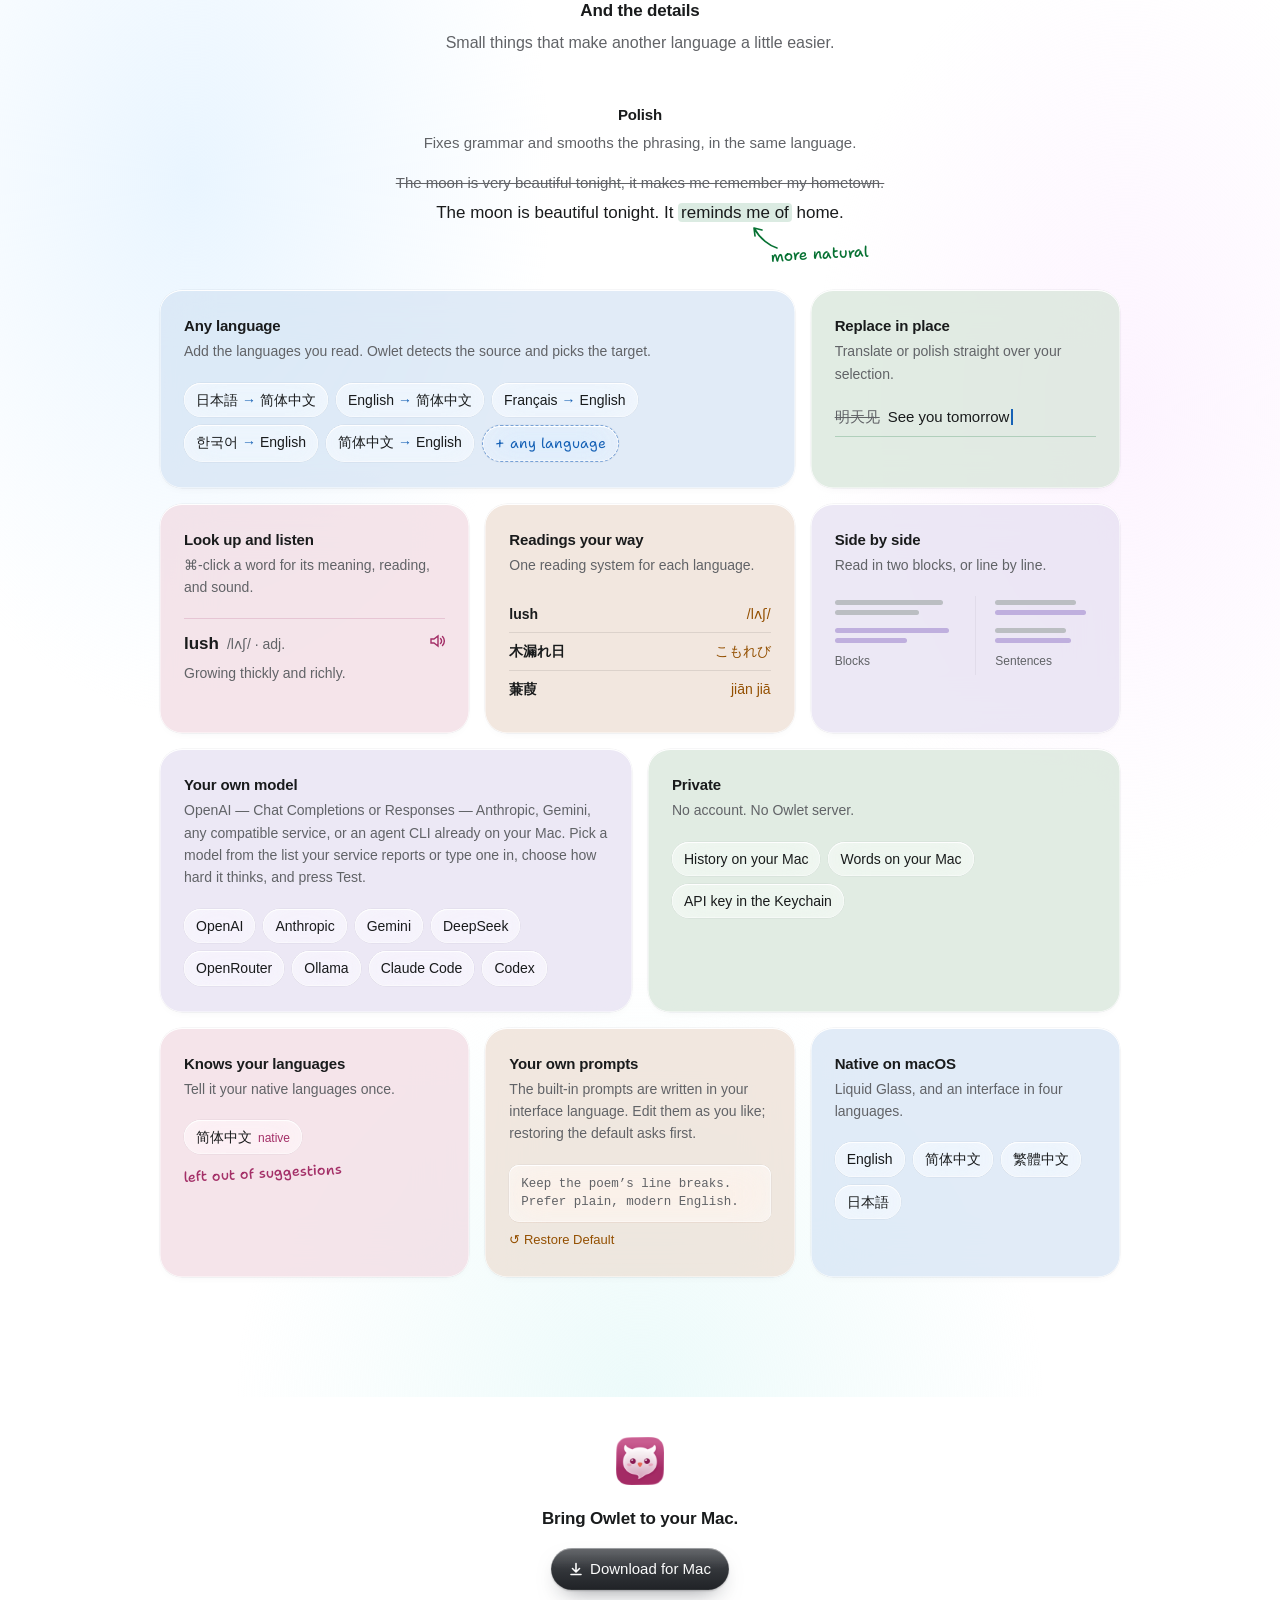
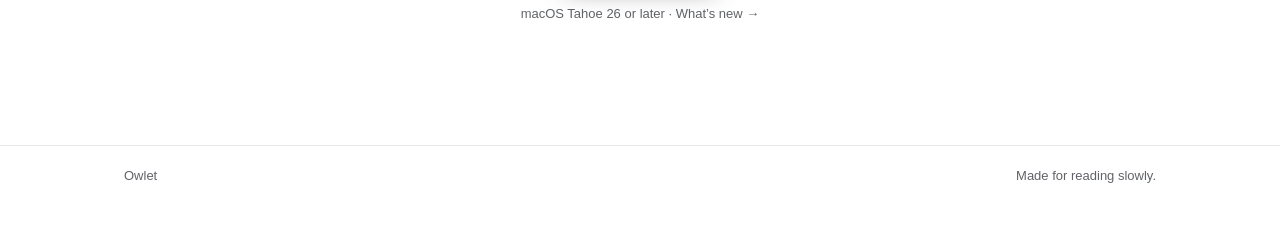
==== commit 343e661e: "feat(site): 首页文案跟上多协议与提示词语言 模型卡片写明四个协议入口（OpenAI Chat Completions／Responses、Anthropic、Gemini）、 模型可从服务" ====
--- a/site/index.html
+++ b/site/index.html
@@ -547,7 +547,7 @@
         </div>
       </div>
       <div class="card w3" style="--c: var(--violet)">
-        <h3 data-i18n="c.model.h">Your own model</h3><p data-i18n="c.model.p">OpenAI, Anthropic or Gemini APIs, any compatible service, or an agent CLI already on your Mac.</p>
+        <h3 data-i18n="c.model.h">Your own model</h3><p data-i18n="c.model.p">OpenAI — Chat Completions or Responses — Anthropic, Gemini, any compatible service, or an agent CLI already on your Mac. Pick a model from the list your service reports or type one in, choose how hard it thinks, and press Test.</p>
         <div class="viz chips">
           <span class="chip">OpenAI</span><span class="chip">Anthropic</span><span class="chip">Gemini</span><span class="chip">DeepSeek</span>
           <span class="chip">OpenRouter</span><span class="chip">Ollama</span><span class="chip">Claude Code</span><span class="chip">Codex</span>
@@ -564,7 +564,7 @@
         <div class="viz native"><span class="chip" lang="zh-Hans">简体中文<small data-i18n="c.native.tag">native</small></span><em data-i18n="c.native.note">left out of suggestions</em></div>
       </div>
       <div class="card" style="--c: var(--amber)">
-        <h3 data-i18n="c.prompt.h">Your own prompts</h3><p data-i18n="c.prompt.p">Tune how it translates and polishes.</p>
+        <h3 data-i18n="c.prompt.h">Your own prompts</h3><p data-i18n="c.prompt.p">The built-in prompts are written in your interface language. Edit them as you like; restoring the default asks first.</p>
         <div class="viz"><div class="prompt" data-i18n="c.prompt.text">Keep the poem’s line breaks. Prefer plain, modern English.</div><div class="restore" data-i18n="c.prompt.restore">↺ Restore Default</div></div>
       </div>
       <div class="card" style="--c: var(--blue)">
@@ -586,7 +586,7 @@
 </footer>
 <script>
   // English lives in the markup; the other languages replace it, and English comes back from what was read first.
-  const strings = {"zh": {"title": "Owlet · 在 Mac 上读写任何语言", "tagline": "在另一种语言里读写时，一个安静的伙伴。", "lead": "按下快捷键，Owlet 就会翻译或润色你选中的文字，再帮你留下值得学的词。<span class=\"ann\" style=\"--c: var(--amber)\" data-note=\"Safari、邮件、PDF…\">任何应用</span>里都能用。", "cta": "下载 Mac 版", "meta": "macOS Tahoe 26 或更高版本 · <a class=\"more-link\" href=\"changelog.html\">更新日志 <span>→</span></a>", "story.aria": "Owlet 怎么用", "k1": "翻译", "k2": "学习", "k3": "收藏", "s1.h": "用你的语言读。", "s1.p": "选中几行，按下快捷键。原文在上，译文在下。", "s1.alt": "Owlet 浮窗：《诗经·蒹葭》首章与它的英文译文", "n.selected": "你选中的<br>文字", "n.english": "已是<br>英文", "n.learn": "从中学习", "n.copy": "⌘C 复制", "s2.h": "找出值得留下的词。", "s2.p": "打开「学习」，看这段里值得学的词，每个都结合它所在的句子来解释。", "s2.alt": "Owlet 浮窗：三个值得学的词 lush、long for、seek", "n.worth": "值得<br>留下", "n.context": "结合语境解释", "s3.h": "一键收藏。", "s3.p": "每个词连同它出现的那一句，一起存进生词本。", "s3.alt": "Owlet 浮窗：lush 已存入生词本", "n.saved": "已收藏", "n.lookup": "⌘ 单击任意词即可查询", "credit": "《诗经·蒹葭》", "inside.h": "应用内部", "inside.sub": "你的词和译文都在这里。", "tab.notebook": "生词本", "tab.history": "历史记录", "tab.languages": "语言", "notebook.alt": "Owlet 生词本：五条英语、法语、日语表达，选中的一条显示它的原句", "history.alt": "Owlet 历史记录：按天分组的翻译与润色，最新一条是这首诗及其译文", "languages.alt": "Owlet 语言设置：六种语言、每种源语言的翻译目标与母语", "n.line": "你遇到它的那一句", "n.history": "每次翻译与润色，<br>按天排列", "n.addlang": "添加任意<br>语言", "n.target": "每种源语言<br>一个目标", "features.h": "还有这些细节", "features.sub": "让另一种语言变得容易一点的小地方。", "polish.h": "润色", "polish.p": "在同一种语言里修正语法、理顺措辞。", "polish.note": "更自然", "c.lang.h": "任意语言", "c.lang.p": "添加你读的语言。Owlet 会识别原文语言，并选好翻译目标。", "c.lang.any": "+ 任意语言", "c.replace.h": "原地替换", "c.replace.p": "翻译或润色的结果直接替换你的选区。", "c.lookup.h": "查词与发音", "c.lookup.p": "⌘ 单击一个词，看释义、读音并听发音。", "c.read.h": "读音随你选", "c.read.p": "每种语言选一种读音体系。", "c.side.h": "对照阅读", "c.side.p": "分成两块读，或逐句对照。", "c.side.blocks": "分区", "c.side.sentences": "逐句", "c.model.h": "用你自己的模型", "c.model.p": "OpenAI、Anthropic、Gemini 接口，任意兼容服务，或 Mac 上已有的 agent CLI。", "c.private.h": "隐私", "c.private.p": "不需要账号，也没有 Owlet 服务器。", "c.private.history": "历史记录留在 Mac 上", "c.private.words": "生词留在 Mac 上", "c.private.key": "API Key 存在钥匙串", "c.native.h": "懂你的语言", "c.native.p": "告诉它一次你的母语就好。", "c.native.tag": "母语", "c.native.note": "不会出现在推荐里", "c.prompt.h": "自定义提示词", "c.prompt.p": "调整它翻译和润色的方式。", "c.prompt.text": "保留诗的换行，用平实的现代英语。", "c.prompt.restore": "↺ 恢复默认", "c.mac.h": "macOS 原生", "c.mac.p": "Liquid Glass，界面支持四种语言。", "end.h": "把 Owlet 带到你的 Mac 上。", "footer": "为慢慢读而做。", "theme.system": "外观：跟随系统", "theme.light": "外观：浅色", "theme.dark": "外观：深色", "lang": "语言"}, "ja": {"title": "Owlet · Mac であらゆる言語を読み書き", "tagline": "ほかの言語で読み書きするときの、静かな相棒。", "lead": "ショートカットを押すと、選んだ文章を Owlet が翻訳または推敲し、覚えておきたい言葉を残します。<span class=\"ann\" style=\"--c: var(--amber)\" data-note=\"Safari、メール、PDF…\">どのアプリでも</span>使えます。", "cta": "Mac 版をダウンロード", "meta": "macOS Tahoe 26 以降 · <a class=\"more-link\" href=\"changelog.html\">新機能 <span>→</span></a>", "story.aria": "Owlet の使い方", "k1": "翻訳", "k2": "学習", "k3": "保存", "s1.h": "自分の言語で読む。", "s1.p": "数行を選んでショートカットを押すだけ。原文は上に、訳文は下に。", "s1.alt": "Owlet のパネル：『詩経』蒹葭の第一章とその英訳", "n.selected": "選んだ<br>テキスト", "n.english": "英語に<br>なった", "n.learn": "ここから学ぶ", "n.copy": "⌘C でコピー", "s2.h": "残したい言葉を見つける。", "s2.p": "「学習」を開くと、ここで大切な言葉が、出会った一文に沿って説明されます。", "s2.alt": "Owlet のパネル：学ぶべき三語 lush、long for、seek", "n.worth": "残す<br>価値あり", "n.context": "文脈で説明", "s3.h": "ワンクリックで保存。", "s3.p": "言葉は、出てきた一文と一緒に単語帳へ。", "s3.alt": "Owlet のパネル：lush を単語帳に保存したところ", "n.saved": "保存済み", "n.lookup": "⌘ クリックでどの単語も調べられる", "credit": "『詩経』蒹葭", "inside.h": "アプリの中", "inside.sub": "言葉と訳文の置き場所。", "tab.notebook": "単語帳", "tab.history": "履歴", "tab.languages": "言語", "notebook.alt": "Owlet の単語帳：英語・フランス語・日本語の五つの表現と、選んだ表現の原文", "history.alt": "Owlet の履歴：日ごとにまとめた翻訳と推敲。最新はこの詩とその訳", "languages.alt": "Owlet の言語設定：六つの言語、原文の言語ごとの訳先、母語", "n.line": "出会った一文", "n.history": "すべての翻訳と推敲を<br>日ごとに", "n.addlang": "どの言語も<br>追加できる", "n.target": "原文の言語ごとに<br>訳先を設定", "features.h": "細部まで", "features.sub": "ほかの言語を少しだけ楽にする、小さな工夫。", "polish.h": "推敲", "polish.p": "同じ言語のまま、文法を直し、言い回しを整えます。", "polish.note": "より自然", "c.lang.h": "あらゆる言語", "c.lang.p": "読む言語を追加すると、Owlet が原文の言語を判別し、訳先を選びます。", "c.lang.any": "+ どの言語でも", "c.replace.h": "その場で置き換え", "c.replace.p": "翻訳や推敲の結果で、選んだ範囲をそのまま置き換えます。", "c.lookup.h": "調べて、聞く", "c.lookup.p": "⌘ クリックで意味と読みを確かめ、発音も聞けます。", "c.read.h": "読み方は自由に", "c.read.p": "言語ごとに読みの表記を選べます。", "c.side.h": "並べて読む", "c.side.p": "二つのブロックで、または一文ずつ対訳で。", "c.side.blocks": "ブロック", "c.side.sentences": "文ごと", "c.model.h": "好きなモデルで", "c.model.p": "OpenAI・Anthropic・Gemini の API、互換サービス、または Mac にある agent CLI。", "c.private.h": "プライバシー", "c.private.p": "アカウント不要。Owlet のサーバーもありません。", "c.private.history": "履歴は Mac に", "c.private.words": "単語も Mac に", "c.private.key": "API キーはキーチェーンに", "c.native.h": "あなたの言語を知る", "c.native.p": "母語を一度伝えるだけ。", "c.native.tag": "母語", "c.native.note": "おすすめから外します", "c.prompt.h": "自分のプロンプト", "c.prompt.p": "翻訳と推敲の仕方を調整できます。", "c.prompt.text": "詩の改行は残し、平易な現代英語で。", "c.prompt.restore": "↺ 既定に戻す", "c.mac.h": "macOS ネイティブ", "c.mac.p": "Liquid Glass。インターフェイスは4言語に対応。", "end.h": "Owlet を Mac に。", "footer": "ゆっくり読むために。", "theme.system": "外観：システムに合わせる", "theme.light": "外観：ライト", "theme.dark": "外観：ダーク", "lang": "言語"}};
+  const strings = {"zh": {"title": "Owlet · 在 Mac 上读写任何语言", "tagline": "在另一种语言里读写时，一个安静的伙伴。", "lead": "按下快捷键，Owlet 就会翻译或润色你选中的文字，再帮你留下值得学的词。<span class=\"ann\" style=\"--c: var(--amber)\" data-note=\"Safari、邮件、PDF…\">任何应用</span>里都能用。", "cta": "下载 Mac 版", "meta": "macOS Tahoe 26 或更高版本 · <a class=\"more-link\" href=\"changelog.html\">更新日志 <span>→</span></a>", "story.aria": "Owlet 怎么用", "k1": "翻译", "k2": "学习", "k3": "收藏", "s1.h": "用你的语言读。", "s1.p": "选中几行，按下快捷键。原文在上，译文在下。", "s1.alt": "Owlet 浮窗：《诗经·蒹葭》首章与它的英文译文", "n.selected": "你选中的<br>文字", "n.english": "已是<br>英文", "n.learn": "从中学习", "n.copy": "⌘C 复制", "s2.h": "找出值得留下的词。", "s2.p": "打开「学习」，看这段里值得学的词，每个都结合它所在的句子来解释。", "s2.alt": "Owlet 浮窗：三个值得学的词 lush、long for、seek", "n.worth": "值得<br>留下", "n.context": "结合语境解释", "s3.h": "一键收藏。", "s3.p": "每个词连同它出现的那一句，一起存进生词本。", "s3.alt": "Owlet 浮窗：lush 已存入生词本", "n.saved": "已收藏", "n.lookup": "⌘ 单击任意词即可查询", "credit": "《诗经·蒹葭》", "inside.h": "应用内部", "inside.sub": "你的词和译文都在这里。", "tab.notebook": "生词本", "tab.history": "历史记录", "tab.languages": "语言", "notebook.alt": "Owlet 生词本：五条英语、法语、日语表达，选中的一条显示它的原句", "history.alt": "Owlet 历史记录：按天分组的翻译与润色，最新一条是这首诗及其译文", "languages.alt": "Owlet 语言设置：六种语言、每种源语言的翻译目标与母语", "n.line": "你遇到它的那一句", "n.history": "每次翻译与润色，<br>按天排列", "n.addlang": "添加任意<br>语言", "n.target": "每种源语言<br>一个目标", "features.h": "还有这些细节", "features.sub": "让另一种语言变得容易一点的小地方。", "polish.h": "润色", "polish.p": "在同一种语言里修正语法、理顺措辞。", "polish.note": "更自然", "c.lang.h": "任意语言", "c.lang.p": "添加你读的语言。Owlet 会识别原文语言，并选好翻译目标。", "c.lang.any": "+ 任意语言", "c.replace.h": "原地替换", "c.replace.p": "翻译或润色的结果直接替换你的选区。", "c.lookup.h": "查词与发音", "c.lookup.p": "⌘ 单击一个词，看释义、读音并听发音。", "c.read.h": "读音随你选", "c.read.p": "每种语言选一种读音体系。", "c.side.h": "对照阅读", "c.side.p": "分成两块读，或逐句对照。", "c.side.blocks": "分区", "c.side.sentences": "逐句", "c.model.h": "用你自己的模型", "c.model.p": "OpenAI（Chat Completions 或 Responses）、Anthropic、Gemini、任意兼容服务，或 Mac 上已有的 agent CLI。模型从服务给出的清单里选或自己填，思考强度自己定，还有「测试」按钮先跑一遍。", "c.private.h": "隐私", "c.private.p": "不需要账号，也没有 Owlet 服务器。", "c.private.history": "历史记录留在 Mac 上", "c.private.words": "生词留在 Mac 上", "c.private.key": "API Key 存在钥匙串", "c.native.h": "懂你的语言", "c.native.p": "告诉它一次你的母语就好。", "c.native.tag": "母语", "c.native.note": "不会出现在推荐里", "c.prompt.h": "自定义提示词", "c.prompt.p": "内置提示词跟着界面语言走。想改就改，恢复默认会先问一次。", "c.prompt.text": "保留诗的换行，用平实的现代英语。", "c.prompt.restore": "↺ 恢复默认", "c.mac.h": "macOS 原生", "c.mac.p": "Liquid Glass，界面支持四种语言。", "end.h": "把 Owlet 带到你的 Mac 上。", "footer": "为慢慢读而做。", "theme.system": "外观：跟随系统", "theme.light": "外观：浅色", "theme.dark": "外观：深色", "lang": "语言"}, "ja": {"title": "Owlet · Mac であらゆる言語を読み書き", "tagline": "ほかの言語で読み書きするときの、静かな相棒。", "lead": "ショートカットを押すと、選んだ文章を Owlet が翻訳または推敲し、覚えておきたい言葉を残します。<span class=\"ann\" style=\"--c: var(--amber)\" data-note=\"Safari、メール、PDF…\">どのアプリでも</span>使えます。", "cta": "Mac 版をダウンロード", "meta": "macOS Tahoe 26 以降 · <a class=\"more-link\" href=\"changelog.html\">新機能 <span>→</span></a>", "story.aria": "Owlet の使い方", "k1": "翻訳", "k2": "学習", "k3": "保存", "s1.h": "自分の言語で読む。", "s1.p": "数行を選んでショートカットを押すだけ。原文は上に、訳文は下に。", "s1.alt": "Owlet のパネル：『詩経』蒹葭の第一章とその英訳", "n.selected": "選んだ<br>テキスト", "n.english": "英語に<br>なった", "n.learn": "ここから学ぶ", "n.copy": "⌘C でコピー", "s2.h": "残したい言葉を見つける。", "s2.p": "「学習」を開くと、ここで大切な言葉が、出会った一文に沿って説明されます。", "s2.alt": "Owlet のパネル：学ぶべき三語 lush、long for、seek", "n.worth": "残す<br>価値あり", "n.context": "文脈で説明", "s3.h": "ワンクリックで保存。", "s3.p": "言葉は、出てきた一文と一緒に単語帳へ。", "s3.alt": "Owlet のパネル：lush を単語帳に保存したところ", "n.saved": "保存済み", "n.lookup": "⌘ クリックでどの単語も調べられる", "credit": "『詩経』蒹葭", "inside.h": "アプリの中", "inside.sub": "言葉と訳文の置き場所。", "tab.notebook": "単語帳", "tab.history": "履歴", "tab.languages": "言語", "notebook.alt": "Owlet の単語帳：英語・フランス語・日本語の五つの表現と、選んだ表現の原文", "history.alt": "Owlet の履歴：日ごとにまとめた翻訳と推敲。最新はこの詩とその訳", "languages.alt": "Owlet の言語設定：六つの言語、原文の言語ごとの訳先、母語", "n.line": "出会った一文", "n.history": "すべての翻訳と推敲を<br>日ごとに", "n.addlang": "どの言語も<br>追加できる", "n.target": "原文の言語ごとに<br>訳先を設定", "features.h": "細部まで", "features.sub": "ほかの言語を少しだけ楽にする、小さな工夫。", "polish.h": "推敲", "polish.p": "同じ言語のまま、文法を直し、言い回しを整えます。", "polish.note": "より自然", "c.lang.h": "あらゆる言語", "c.lang.p": "読む言語を追加すると、Owlet が原文の言語を判別し、訳先を選びます。", "c.lang.any": "+ どの言語でも", "c.replace.h": "その場で置き換え", "c.replace.p": "翻訳や推敲の結果で、選んだ範囲をそのまま置き換えます。", "c.lookup.h": "調べて、聞く", "c.lookup.p": "⌘ クリックで意味と読みを確かめ、発音も聞けます。", "c.read.h": "読み方は自由に", "c.read.p": "言語ごとに読みの表記を選べます。", "c.side.h": "並べて読む", "c.side.p": "二つのブロックで、または一文ずつ対訳で。", "c.side.blocks": "ブロック", "c.side.sentences": "文ごと", "c.model.h": "好きなモデルで", "c.model.p": "OpenAI（Chat Completions／Responses）・Anthropic・Gemini、互換サービス、または Mac にある agent CLI。モデルはサービスが返す一覧から選ぶか自分で入力し、思考の強さも指定できます。「テスト」ボタンで先に試せます。", "c.private.h": "プライバシー", "c.private.p": "アカウント不要。Owlet のサーバーもありません。", "c.private.history": "履歴は Mac に", "c.private.words": "単語も Mac に", "c.private.key": "API キーはキーチェーンに", "c.native.h": "あなたの言語を知る", "c.native.p": "母語を一度伝えるだけ。", "c.native.tag": "母語", "c.native.note": "おすすめから外します", "c.prompt.h": "自分のプロンプト", "c.prompt.p": "組み込みのプロンプトはインターフェースの言語で表示されます。自由に編集でき、既定に戻すときは先に確認します。", "c.prompt.text": "詩の改行は残し、平易な現代英語で。", "c.prompt.restore": "↺ 既定に戻す", "c.mac.h": "macOS ネイティブ", "c.mac.p": "Liquid Glass。インターフェイスは4言語に対応。", "end.h": "Owlet を Mac に。", "footer": "ゆっくり読むために。", "theme.system": "外観：システムに合わせる", "theme.light": "外観：ライト", "theme.dark": "外観：ダーク", "lang": "言語"}};
   const kinds = { i18n: "innerHTML", "i18n-alt": "alt", "i18n-aria": "aria-label", "i18n-note": "data-note" };
   // Per element, because one key can sit on several elements (both download buttons).
   const english = new WeakMap();
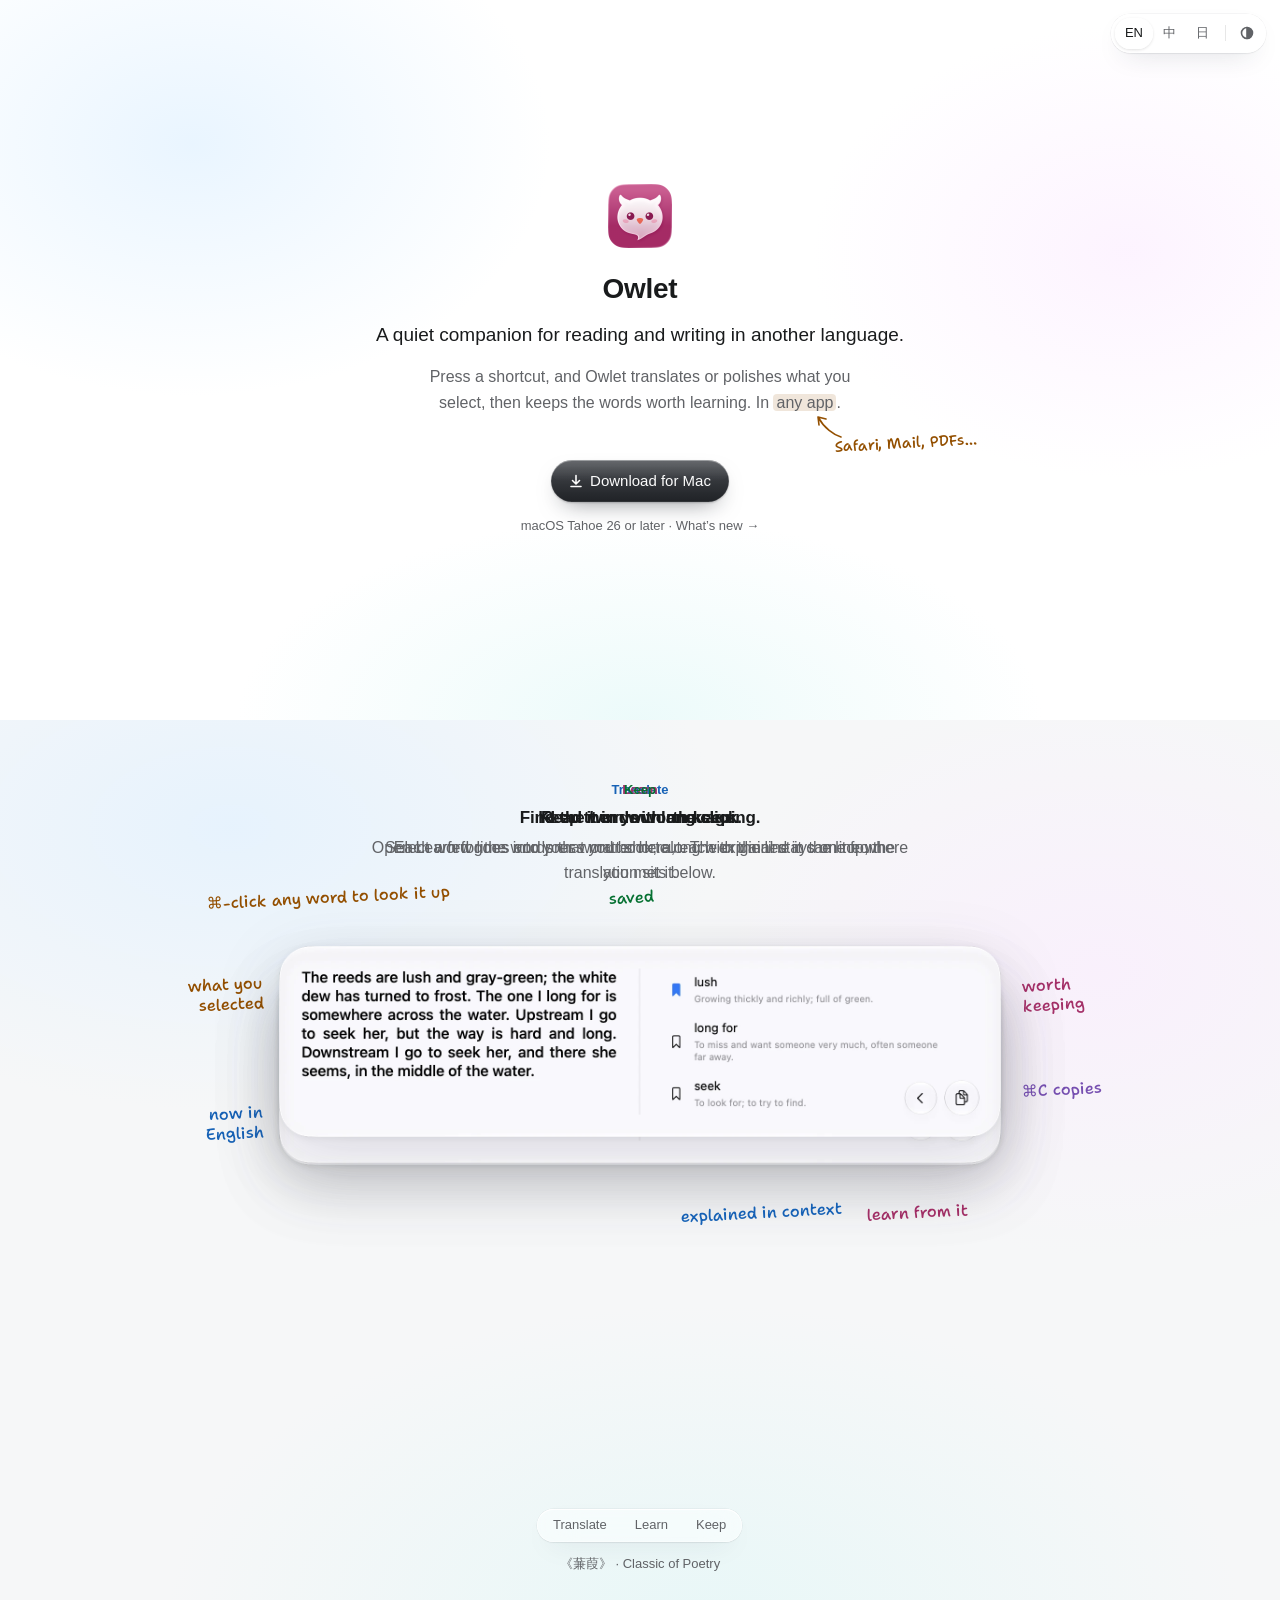
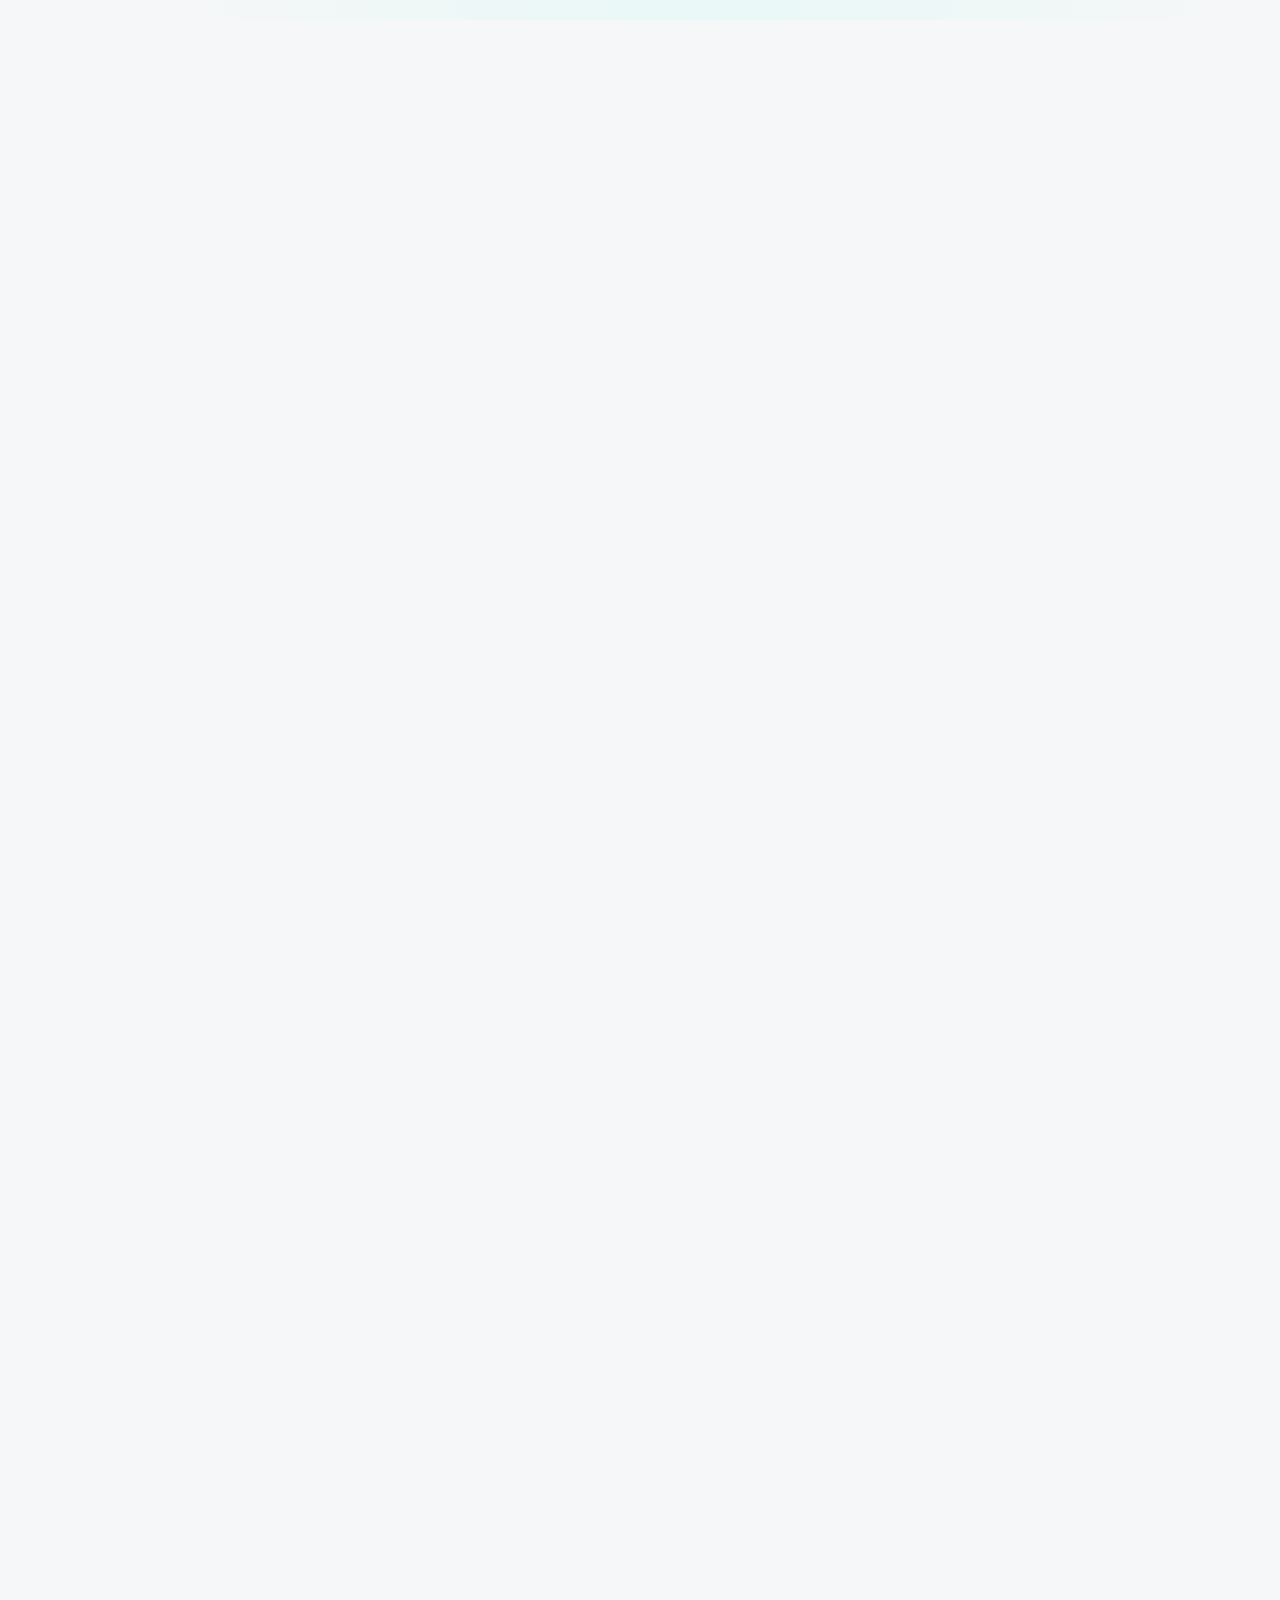
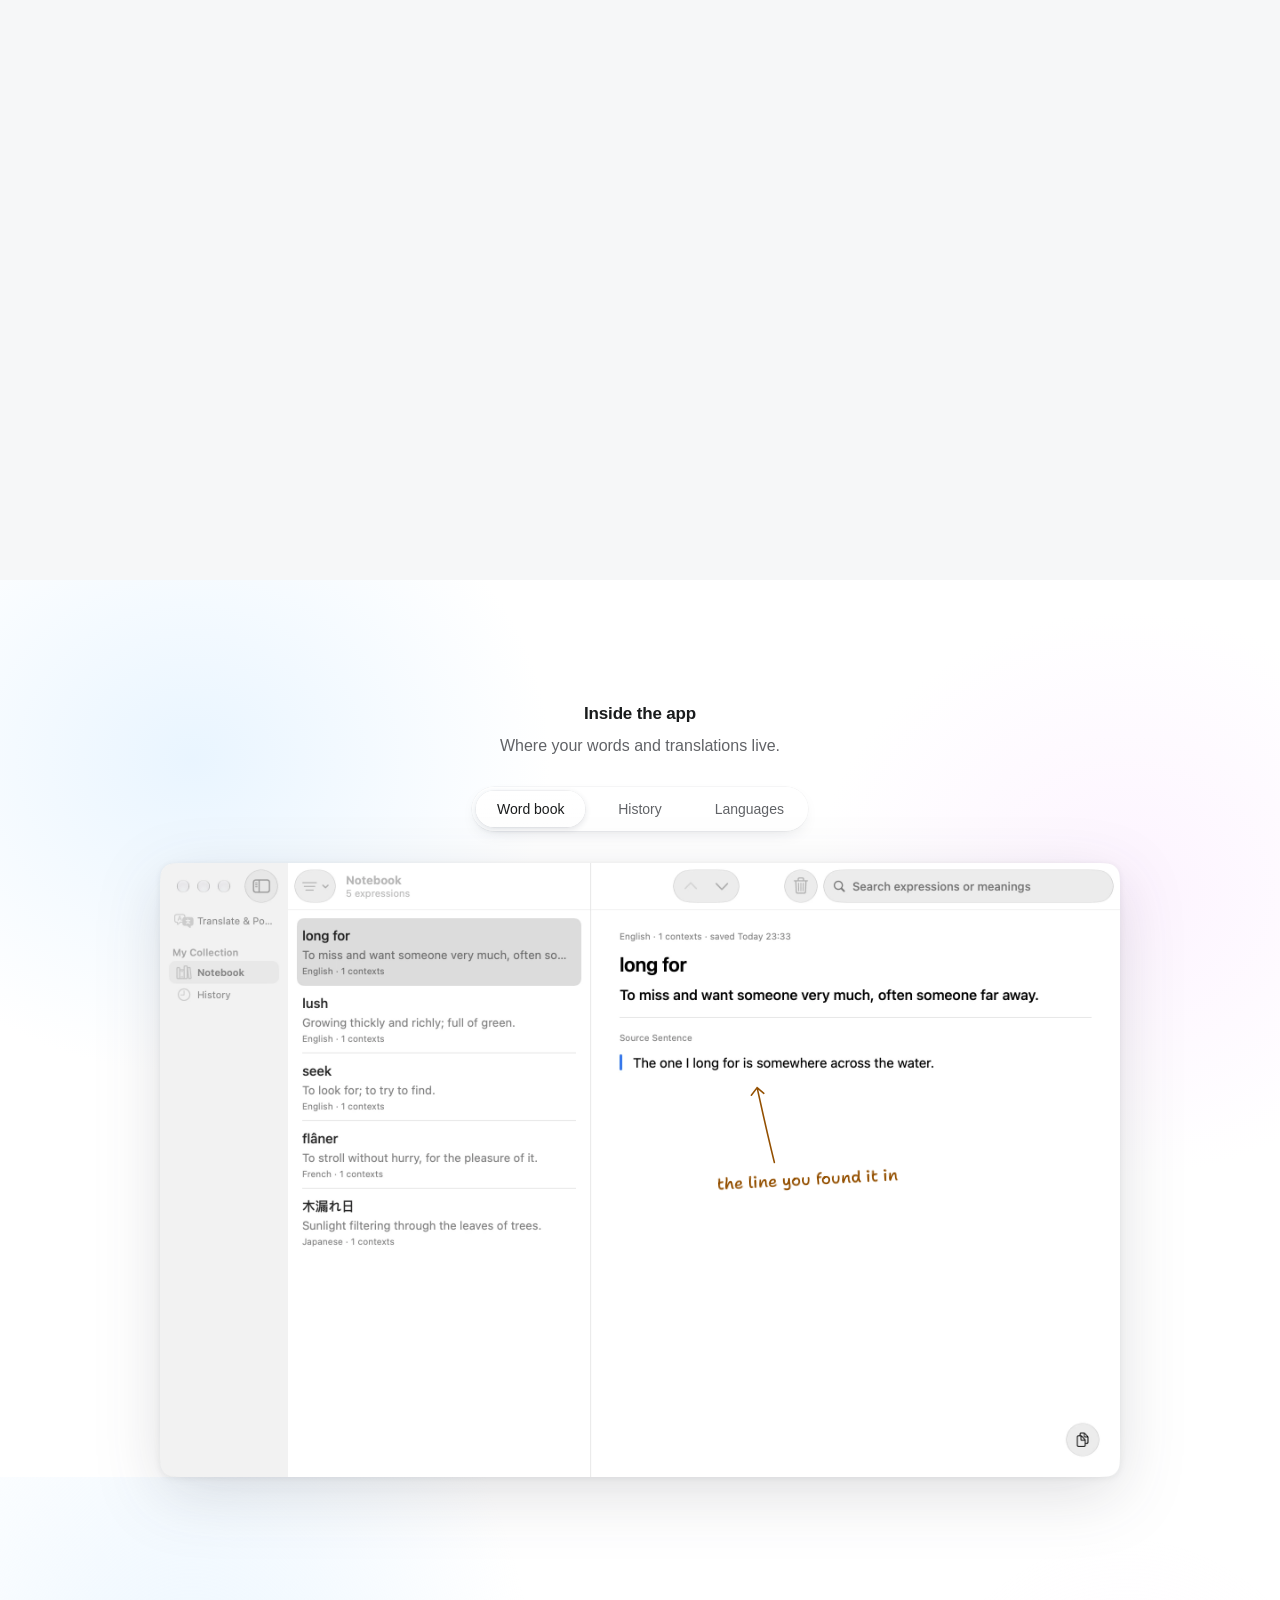
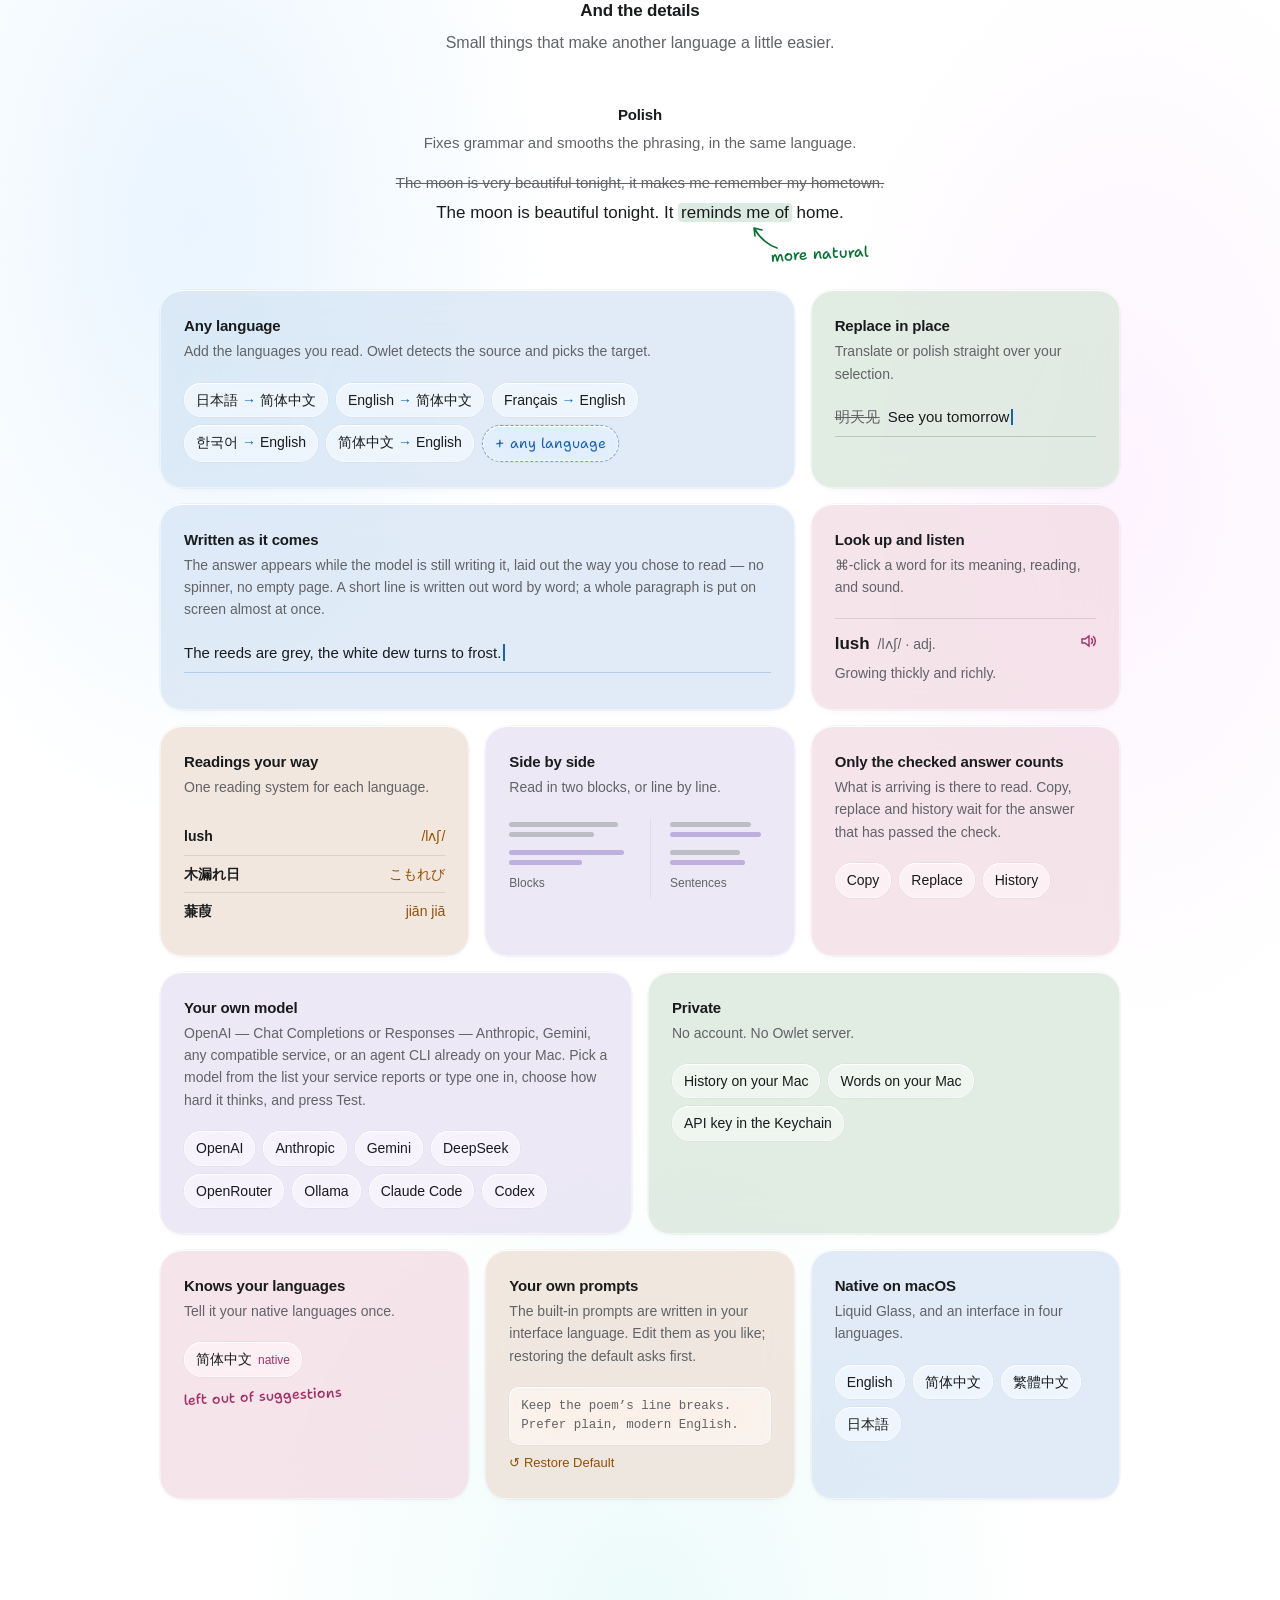
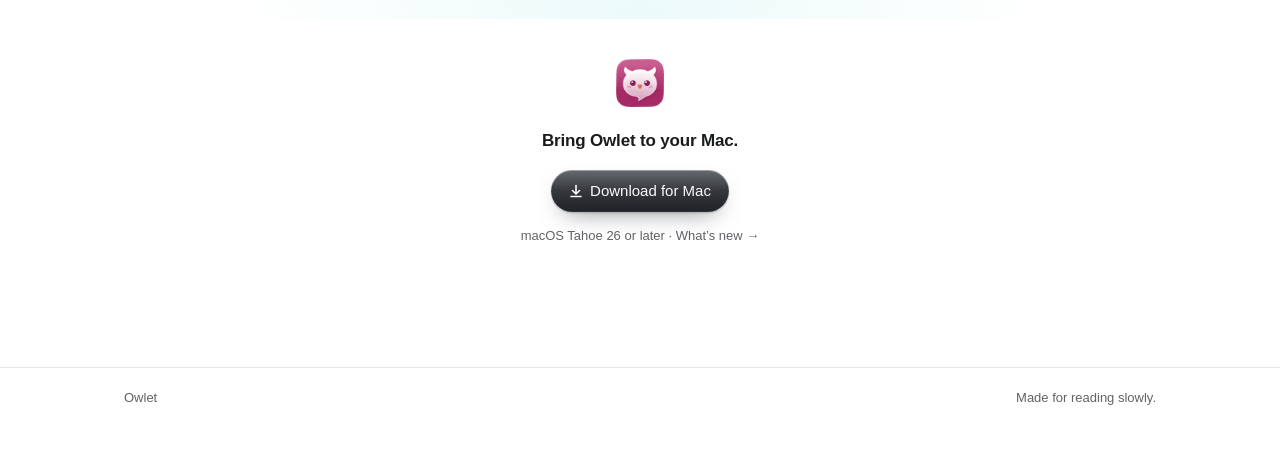
==== commit 851938c9: "feat(site): 首页加上回答边到边读 新增两张卡片：「边到边读」写回答在模型还没写完时就按选定的显示方式出现， 短句逐词、整段几乎一次到位；「只用校验过的回答」写复制、替换、历史都等回答 通过" ====
--- a/site/index.html
+++ b/site/index.html
@@ -360,7 +360,7 @@
     /* Pinned, it would sit on every heading; at the top of the page it stays out of the way. */
     .prefs { position: absolute; }
     .stage { padding-top: 12svh; }
-    /* One column of eleven cards: tighter so the list reads as one set rather than a long scroll. */
+    /* One column of thirteen cards: tighter so the list reads as one set rather than a long scroll. */
     .bento { gap: 12px; }
     .card { padding: 20px 20px 22px; border-radius: 20px; }
     .card h3 { font-size: 16px; }
@@ -523,6 +523,10 @@
         <h3 data-i18n="c.replace.h">Replace in place</h3><p data-i18n="c.replace.p">Translate or polish straight over your selection.</p>
         <div class="viz field"><s lang="zh-Hans">明天见</s><b>See you tomorrow</b></div>
       </div>
+      <div class="card w4" style="--c: var(--blue)">
+        <h3 data-i18n="c.arrive.h">Written as it comes</h3><p data-i18n="c.arrive.p">The answer appears while the model is still writing it, laid out the way you chose to read — no spinner, no empty page. A short line is written out word by word; a whole paragraph is put on screen almost at once.</p>
+        <div class="viz field"><b>The reeds are grey, the white dew turns to frost.</b></div>
+      </div>
       <div class="card" style="--c: var(--rose)">
         <h3 data-i18n="c.lookup.h">Look up and listen</h3><p data-i18n="c.lookup.p">⌘-click a word for its meaning, reading, and sound.</p>
         <div class="viz mini">
@@ -546,6 +550,12 @@
           <div><i style="width: 80%"></i><i class="t" style="width: 90%"></i><i class="gap"></i><i style="width: 70%"></i><i class="t" style="width: 75%"></i><small data-i18n="c.side.sentences">Sentences</small></div>
         </div>
       </div>
+      <div class="card" style="--c: var(--rose)">
+        <h3 data-i18n="c.trust.h">Only the checked answer counts</h3><p data-i18n="c.trust.p">What is arriving is there to read. Copy, replace and history wait for the answer that has passed the check.</p>
+        <div class="viz chips">
+          <span class="chip" data-i18n="c.trust.copy">Copy</span><span class="chip" data-i18n="c.trust.replace">Replace</span><span class="chip" data-i18n="c.trust.history">History</span>
+        </div>
+      </div>
       <div class="card w3" style="--c: var(--violet)">
         <h3 data-i18n="c.model.h">Your own model</h3><p data-i18n="c.model.p">OpenAI — Chat Completions or Responses — Anthropic, Gemini, any compatible service, or an agent CLI already on your Mac. Pick a model from the list your service reports or type one in, choose how hard it thinks, and press Test.</p>
         <div class="viz chips">
@@ -586,7 +596,7 @@
 </footer>
 <script>
   // English lives in the markup; the other languages replace it, and English comes back from what was read first.
-  const strings = {"zh": {"title": "Owlet · 在 Mac 上读写任何语言", "tagline": "在另一种语言里读写时，一个安静的伙伴。", "lead": "按下快捷键，Owlet 就会翻译或润色你选中的文字，再帮你留下值得学的词。<span class=\"ann\" style=\"--c: var(--amber)\" data-note=\"Safari、邮件、PDF…\">任何应用</span>里都能用。", "cta": "下载 Mac 版", "meta": "macOS Tahoe 26 或更高版本 · <a class=\"more-link\" href=\"changelog.html\">更新日志 <span>→</span></a>", "story.aria": "Owlet 怎么用", "k1": "翻译", "k2": "学习", "k3": "收藏", "s1.h": "用你的语言读。", "s1.p": "选中几行，按下快捷键。原文在上，译文在下。", "s1.alt": "Owlet 浮窗：《诗经·蒹葭》首章与它的英文译文", "n.selected": "你选中的<br>文字", "n.english": "已是<br>英文", "n.learn": "从中学习", "n.copy": "⌘C 复制", "s2.h": "找出值得留下的词。", "s2.p": "打开「学习」，看这段里值得学的词，每个都结合它所在的句子来解释。", "s2.alt": "Owlet 浮窗：三个值得学的词 lush、long for、seek", "n.worth": "值得<br>留下", "n.context": "结合语境解释", "s3.h": "一键收藏。", "s3.p": "每个词连同它出现的那一句，一起存进生词本。", "s3.alt": "Owlet 浮窗：lush 已存入生词本", "n.saved": "已收藏", "n.lookup": "⌘ 单击任意词即可查询", "credit": "《诗经·蒹葭》", "inside.h": "应用内部", "inside.sub": "你的词和译文都在这里。", "tab.notebook": "生词本", "tab.history": "历史记录", "tab.languages": "语言", "notebook.alt": "Owlet 生词本：五条英语、法语、日语表达，选中的一条显示它的原句", "history.alt": "Owlet 历史记录：按天分组的翻译与润色，最新一条是这首诗及其译文", "languages.alt": "Owlet 语言设置：六种语言、每种源语言的翻译目标与母语", "n.line": "你遇到它的那一句", "n.history": "每次翻译与润色，<br>按天排列", "n.addlang": "添加任意<br>语言", "n.target": "每种源语言<br>一个目标", "features.h": "还有这些细节", "features.sub": "让另一种语言变得容易一点的小地方。", "polish.h": "润色", "polish.p": "在同一种语言里修正语法、理顺措辞。", "polish.note": "更自然", "c.lang.h": "任意语言", "c.lang.p": "添加你读的语言。Owlet 会识别原文语言，并选好翻译目标。", "c.lang.any": "+ 任意语言", "c.replace.h": "原地替换", "c.replace.p": "翻译或润色的结果直接替换你的选区。", "c.lookup.h": "查词与发音", "c.lookup.p": "⌘ 单击一个词，看释义、读音并听发音。", "c.read.h": "读音随你选", "c.read.p": "每种语言选一种读音体系。", "c.side.h": "对照阅读", "c.side.p": "分成两块读，或逐句对照。", "c.side.blocks": "分区", "c.side.sentences": "逐句", "c.model.h": "用你自己的模型", "c.model.p": "OpenAI（Chat Completions 或 Responses）、Anthropic、Gemini、任意兼容服务，或 Mac 上已有的 agent CLI。模型从服务给出的清单里选或自己填，思考强度自己定，还有「测试」按钮先跑一遍。", "c.private.h": "隐私", "c.private.p": "不需要账号，也没有 Owlet 服务器。", "c.private.history": "历史记录留在 Mac 上", "c.private.words": "生词留在 Mac 上", "c.private.key": "API Key 存在钥匙串", "c.native.h": "懂你的语言", "c.native.p": "告诉它一次你的母语就好。", "c.native.tag": "母语", "c.native.note": "不会出现在推荐里", "c.prompt.h": "自定义提示词", "c.prompt.p": "内置提示词跟着界面语言走。想改就改，恢复默认会先问一次。", "c.prompt.text": "保留诗的换行，用平实的现代英语。", "c.prompt.restore": "↺ 恢复默认", "c.mac.h": "macOS 原生", "c.mac.p": "Liquid Glass，界面支持四种语言。", "end.h": "把 Owlet 带到你的 Mac 上。", "footer": "为慢慢读而做。", "theme.system": "外观：跟随系统", "theme.light": "外观：浅色", "theme.dark": "外观：深色", "lang": "语言"}, "ja": {"title": "Owlet · Mac であらゆる言語を読み書き", "tagline": "ほかの言語で読み書きするときの、静かな相棒。", "lead": "ショートカットを押すと、選んだ文章を Owlet が翻訳または推敲し、覚えておきたい言葉を残します。<span class=\"ann\" style=\"--c: var(--amber)\" data-note=\"Safari、メール、PDF…\">どのアプリでも</span>使えます。", "cta": "Mac 版をダウンロード", "meta": "macOS Tahoe 26 以降 · <a class=\"more-link\" href=\"changelog.html\">新機能 <span>→</span></a>", "story.aria": "Owlet の使い方", "k1": "翻訳", "k2": "学習", "k3": "保存", "s1.h": "自分の言語で読む。", "s1.p": "数行を選んでショートカットを押すだけ。原文は上に、訳文は下に。", "s1.alt": "Owlet のパネル：『詩経』蒹葭の第一章とその英訳", "n.selected": "選んだ<br>テキスト", "n.english": "英語に<br>なった", "n.learn": "ここから学ぶ", "n.copy": "⌘C でコピー", "s2.h": "残したい言葉を見つける。", "s2.p": "「学習」を開くと、ここで大切な言葉が、出会った一文に沿って説明されます。", "s2.alt": "Owlet のパネル：学ぶべき三語 lush、long for、seek", "n.worth": "残す<br>価値あり", "n.context": "文脈で説明", "s3.h": "ワンクリックで保存。", "s3.p": "言葉は、出てきた一文と一緒に単語帳へ。", "s3.alt": "Owlet のパネル：lush を単語帳に保存したところ", "n.saved": "保存済み", "n.lookup": "⌘ クリックでどの単語も調べられる", "credit": "『詩経』蒹葭", "inside.h": "アプリの中", "inside.sub": "言葉と訳文の置き場所。", "tab.notebook": "単語帳", "tab.history": "履歴", "tab.languages": "言語", "notebook.alt": "Owlet の単語帳：英語・フランス語・日本語の五つの表現と、選んだ表現の原文", "history.alt": "Owlet の履歴：日ごとにまとめた翻訳と推敲。最新はこの詩とその訳", "languages.alt": "Owlet の言語設定：六つの言語、原文の言語ごとの訳先、母語", "n.line": "出会った一文", "n.history": "すべての翻訳と推敲を<br>日ごとに", "n.addlang": "どの言語も<br>追加できる", "n.target": "原文の言語ごとに<br>訳先を設定", "features.h": "細部まで", "features.sub": "ほかの言語を少しだけ楽にする、小さな工夫。", "polish.h": "推敲", "polish.p": "同じ言語のまま、文法を直し、言い回しを整えます。", "polish.note": "より自然", "c.lang.h": "あらゆる言語", "c.lang.p": "読む言語を追加すると、Owlet が原文の言語を判別し、訳先を選びます。", "c.lang.any": "+ どの言語でも", "c.replace.h": "その場で置き換え", "c.replace.p": "翻訳や推敲の結果で、選んだ範囲をそのまま置き換えます。", "c.lookup.h": "調べて、聞く", "c.lookup.p": "⌘ クリックで意味と読みを確かめ、発音も聞けます。", "c.read.h": "読み方は自由に", "c.read.p": "言語ごとに読みの表記を選べます。", "c.side.h": "並べて読む", "c.side.p": "二つのブロックで、または一文ずつ対訳で。", "c.side.blocks": "ブロック", "c.side.sentences": "文ごと", "c.model.h": "好きなモデルで", "c.model.p": "OpenAI（Chat Completions／Responses）・Anthropic・Gemini、互換サービス、または Mac にある agent CLI。モデルはサービスが返す一覧から選ぶか自分で入力し、思考の強さも指定できます。「テスト」ボタンで先に試せます。", "c.private.h": "プライバシー", "c.private.p": "アカウント不要。Owlet のサーバーもありません。", "c.private.history": "履歴は Mac に", "c.private.words": "単語も Mac に", "c.private.key": "API キーはキーチェーンに", "c.native.h": "あなたの言語を知る", "c.native.p": "母語を一度伝えるだけ。", "c.native.tag": "母語", "c.native.note": "おすすめから外します", "c.prompt.h": "自分のプロンプト", "c.prompt.p": "組み込みのプロンプトはインターフェースの言語で表示されます。自由に編集でき、既定に戻すときは先に確認します。", "c.prompt.text": "詩の改行は残し、平易な現代英語で。", "c.prompt.restore": "↺ 既定に戻す", "c.mac.h": "macOS ネイティブ", "c.mac.p": "Liquid Glass。インターフェイスは4言語に対応。", "end.h": "Owlet を Mac に。", "footer": "ゆっくり読むために。", "theme.system": "外観：システムに合わせる", "theme.light": "外観：ライト", "theme.dark": "外観：ダーク", "lang": "言語"}};
+  const strings = {"zh": {"title": "Owlet · 在 Mac 上读写任何语言", "tagline": "在另一种语言里读写时，一个安静的伙伴。", "lead": "按下快捷键，Owlet 就会翻译或润色你选中的文字，再帮你留下值得学的词。<span class=\"ann\" style=\"--c: var(--amber)\" data-note=\"Safari、邮件、PDF…\">任何应用</span>里都能用。", "cta": "下载 Mac 版", "meta": "macOS Tahoe 26 或更高版本 · <a class=\"more-link\" href=\"changelog.html\">更新日志 <span>→</span></a>", "story.aria": "Owlet 怎么用", "k1": "翻译", "k2": "学习", "k3": "收藏", "s1.h": "用你的语言读。", "s1.p": "选中几行，按下快捷键。原文在上，译文在下。", "s1.alt": "Owlet 浮窗：《诗经·蒹葭》首章与它的英文译文", "n.selected": "你选中的<br>文字", "n.english": "已是<br>英文", "n.learn": "从中学习", "n.copy": "⌘C 复制", "s2.h": "找出值得留下的词。", "s2.p": "打开「学习」，看这段里值得学的词，每个都结合它所在的句子来解释。", "s2.alt": "Owlet 浮窗：三个值得学的词 lush、long for、seek", "n.worth": "值得<br>留下", "n.context": "结合语境解释", "s3.h": "一键收藏。", "s3.p": "每个词连同它出现的那一句，一起存进生词本。", "s3.alt": "Owlet 浮窗：lush 已存入生词本", "n.saved": "已收藏", "n.lookup": "⌘ 单击任意词即可查询", "credit": "《诗经·蒹葭》", "inside.h": "应用内部", "inside.sub": "你的词和译文都在这里。", "tab.notebook": "生词本", "tab.history": "历史记录", "tab.languages": "语言", "notebook.alt": "Owlet 生词本：五条英语、法语、日语表达，选中的一条显示它的原句", "history.alt": "Owlet 历史记录：按天分组的翻译与润色，最新一条是这首诗及其译文", "languages.alt": "Owlet 语言设置：六种语言、每种源语言的翻译目标与母语", "n.line": "你遇到它的那一句", "n.history": "每次翻译与润色，<br>按天排列", "n.addlang": "添加任意<br>语言", "n.target": "每种源语言<br>一个目标", "features.h": "还有这些细节", "features.sub": "让另一种语言变得容易一点的小地方。", "polish.h": "润色", "polish.p": "在同一种语言里修正语法、理顺措辞。", "polish.note": "更自然", "c.lang.h": "任意语言", "c.lang.p": "添加你读的语言。Owlet 会识别原文语言，并选好翻译目标。", "c.lang.any": "+ 任意语言", "c.replace.h": "原地替换", "c.replace.p": "翻译或润色的结果直接替换你的选区。", "c.arrive.h": "边到边读", "c.arrive.p": "模型还在写的时候，回答就已经出现，按你选定的显示方式铺开——没有转圈，也不是空白页。短短一句逐词写出，一整段几乎一次到位。", "c.trust.h": "只用校验过的回答", "c.trust.p": "正在到达的文字只是用来读的。复制、替换和历史记录，都等回答通过校验之后。", "c.trust.copy": "复制", "c.trust.replace": "替换", "c.trust.history": "历史记录", "c.lookup.h": "查词与发音", "c.lookup.p": "⌘ 单击一个词，看释义、读音并听发音。", "c.read.h": "读音随你选", "c.read.p": "每种语言选一种读音体系。", "c.side.h": "对照阅读", "c.side.p": "分成两块读，或逐句对照。", "c.side.blocks": "分区", "c.side.sentences": "逐句", "c.model.h": "用你自己的模型", "c.model.p": "OpenAI（Chat Completions 或 Responses）、Anthropic、Gemini、任意兼容服务，或 Mac 上已有的 agent CLI。模型从服务给出的清单里选或自己填，思考强度自己定，还有「测试」按钮先跑一遍。", "c.private.h": "隐私", "c.private.p": "不需要账号，也没有 Owlet 服务器。", "c.private.history": "历史记录留在 Mac 上", "c.private.words": "生词留在 Mac 上", "c.private.key": "API Key 存在钥匙串", "c.native.h": "懂你的语言", "c.native.p": "告诉它一次你的母语就好。", "c.native.tag": "母语", "c.native.note": "不会出现在推荐里", "c.prompt.h": "自定义提示词", "c.prompt.p": "内置提示词跟着界面语言走。想改就改，恢复默认会先问一次。", "c.prompt.text": "保留诗的换行，用平实的现代英语。", "c.prompt.restore": "↺ 恢复默认", "c.mac.h": "macOS 原生", "c.mac.p": "Liquid Glass，界面支持四种语言。", "end.h": "把 Owlet 带到你的 Mac 上。", "footer": "为慢慢读而做。", "theme.system": "外观：跟随系统", "theme.light": "外观：浅色", "theme.dark": "外观：深色", "lang": "语言"}, "ja": {"title": "Owlet · Mac であらゆる言語を読み書き", "tagline": "ほかの言語で読み書きするときの、静かな相棒。", "lead": "ショートカットを押すと、選んだ文章を Owlet が翻訳または推敲し、覚えておきたい言葉を残します。<span class=\"ann\" style=\"--c: var(--amber)\" data-note=\"Safari、メール、PDF…\">どのアプリでも</span>使えます。", "cta": "Mac 版をダウンロード", "meta": "macOS Tahoe 26 以降 · <a class=\"more-link\" href=\"changelog.html\">新機能 <span>→</span></a>", "story.aria": "Owlet の使い方", "k1": "翻訳", "k2": "学習", "k3": "保存", "s1.h": "自分の言語で読む。", "s1.p": "数行を選んでショートカットを押すだけ。原文は上に、訳文は下に。", "s1.alt": "Owlet のパネル：『詩経』蒹葭の第一章とその英訳", "n.selected": "選んだ<br>テキスト", "n.english": "英語に<br>なった", "n.learn": "ここから学ぶ", "n.copy": "⌘C でコピー", "s2.h": "残したい言葉を見つける。", "s2.p": "「学習」を開くと、ここで大切な言葉が、出会った一文に沿って説明されます。", "s2.alt": "Owlet のパネル：学ぶべき三語 lush、long for、seek", "n.worth": "残す<br>価値あり", "n.context": "文脈で説明", "s3.h": "ワンクリックで保存。", "s3.p": "言葉は、出てきた一文と一緒に単語帳へ。", "s3.alt": "Owlet のパネル：lush を単語帳に保存したところ", "n.saved": "保存済み", "n.lookup": "⌘ クリックでどの単語も調べられる", "credit": "『詩経』蒹葭", "inside.h": "アプリの中", "inside.sub": "言葉と訳文の置き場所。", "tab.notebook": "単語帳", "tab.history": "履歴", "tab.languages": "言語", "notebook.alt": "Owlet の単語帳：英語・フランス語・日本語の五つの表現と、選んだ表現の原文", "history.alt": "Owlet の履歴：日ごとにまとめた翻訳と推敲。最新はこの詩とその訳", "languages.alt": "Owlet の言語設定：六つの言語、原文の言語ごとの訳先、母語", "n.line": "出会った一文", "n.history": "すべての翻訳と推敲を<br>日ごとに", "n.addlang": "どの言語も<br>追加できる", "n.target": "原文の言語ごとに<br>訳先を設定", "features.h": "細部まで", "features.sub": "ほかの言語を少しだけ楽にする、小さな工夫。", "polish.h": "推敲", "polish.p": "同じ言語のまま、文法を直し、言い回しを整えます。", "polish.note": "より自然", "c.lang.h": "あらゆる言語", "c.lang.p": "読む言語を追加すると、Owlet が原文の言語を判別し、訳先を選びます。", "c.lang.any": "+ どの言語でも", "c.replace.h": "その場で置き換え", "c.replace.p": "翻訳や推敲の結果で、選んだ範囲をそのまま置き換えます。", "c.arrive.h": "届くそばから", "c.arrive.p": "モデルがまだ書いている間に答えが現れ、選んだ表示のしかたで育ちます。回るインジケーターも空白のページもありません。短い一文は一語ずつ、段落はほぼ一度に表示されます。", "c.trust.h": "使うのは確かめた答えだけ", "c.trust.p": "届いている途中の文字は、読むためだけのものです。コピー、置き換え、履歴は、確かめられた答えを待ちます。", "c.trust.copy": "コピー", "c.trust.replace": "置き換え", "c.trust.history": "履歴", "c.lookup.h": "調べて、聞く", "c.lookup.p": "⌘ クリックで意味と読みを確かめ、発音も聞けます。", "c.read.h": "読み方は自由に", "c.read.p": "言語ごとに読みの表記を選べます。", "c.side.h": "並べて読む", "c.side.p": "二つのブロックで、または一文ずつ対訳で。", "c.side.blocks": "ブロック", "c.side.sentences": "文ごと", "c.model.h": "好きなモデルで", "c.model.p": "OpenAI（Chat Completions／Responses）・Anthropic・Gemini、互換サービス、または Mac にある agent CLI。モデルはサービスが返す一覧から選ぶか自分で入力し、思考の強さも指定できます。「テスト」ボタンで先に試せます。", "c.private.h": "プライバシー", "c.private.p": "アカウント不要。Owlet のサーバーもありません。", "c.private.history": "履歴は Mac に", "c.private.words": "単語も Mac に", "c.private.key": "API キーはキーチェーンに", "c.native.h": "あなたの言語を知る", "c.native.p": "母語を一度伝えるだけ。", "c.native.tag": "母語", "c.native.note": "おすすめから外します", "c.prompt.h": "自分のプロンプト", "c.prompt.p": "組み込みのプロンプトはインターフェースの言語で表示されます。自由に編集でき、既定に戻すときは先に確認します。", "c.prompt.text": "詩の改行は残し、平易な現代英語で。", "c.prompt.restore": "↺ 既定に戻す", "c.mac.h": "macOS ネイティブ", "c.mac.p": "Liquid Glass。インターフェイスは4言語に対応。", "end.h": "Owlet を Mac に。", "footer": "ゆっくり読むために。", "theme.system": "外観：システムに合わせる", "theme.light": "外観：ライト", "theme.dark": "外観：ダーク", "lang": "言語"}};
   const kinds = { i18n: "innerHTML", "i18n-alt": "alt", "i18n-aria": "aria-label", "i18n-note": "data-note" };
   // Per element, because one key can sit on several elements (both download buttons).
   const english = new WeakMap();
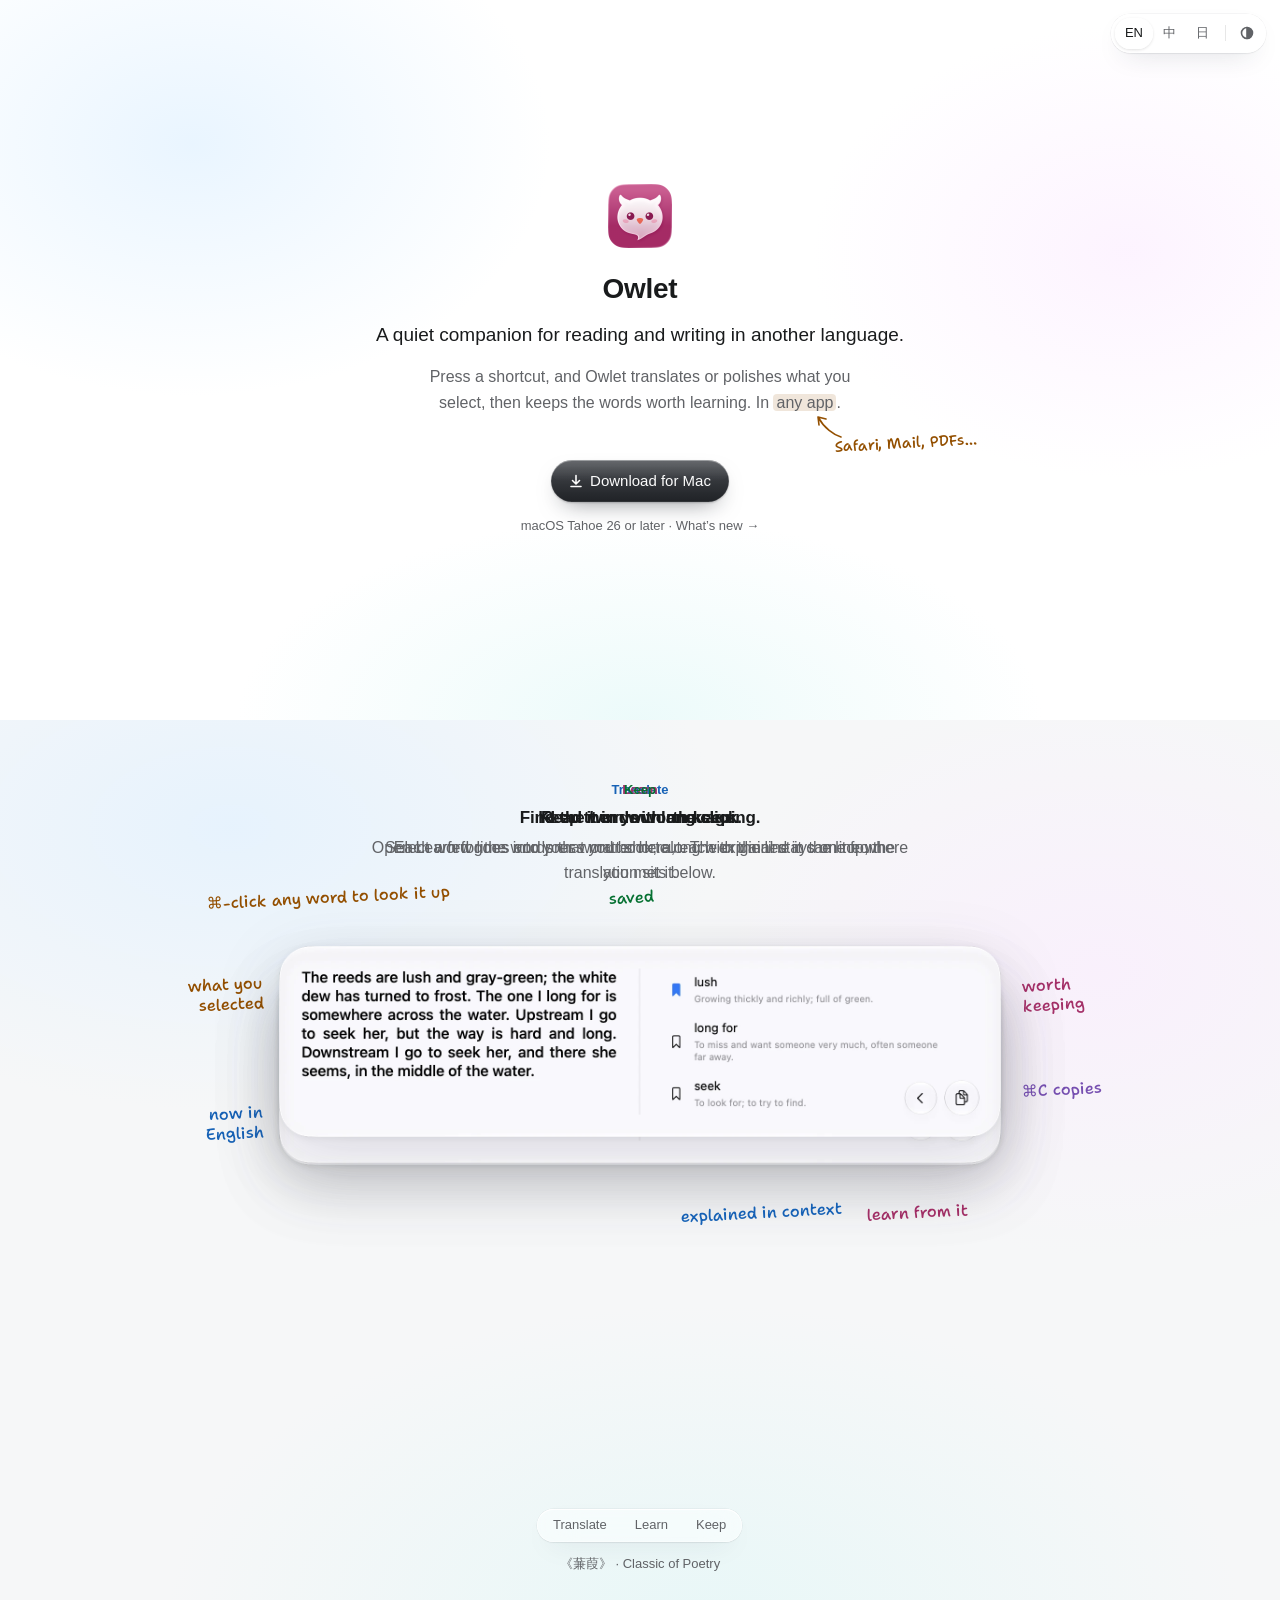
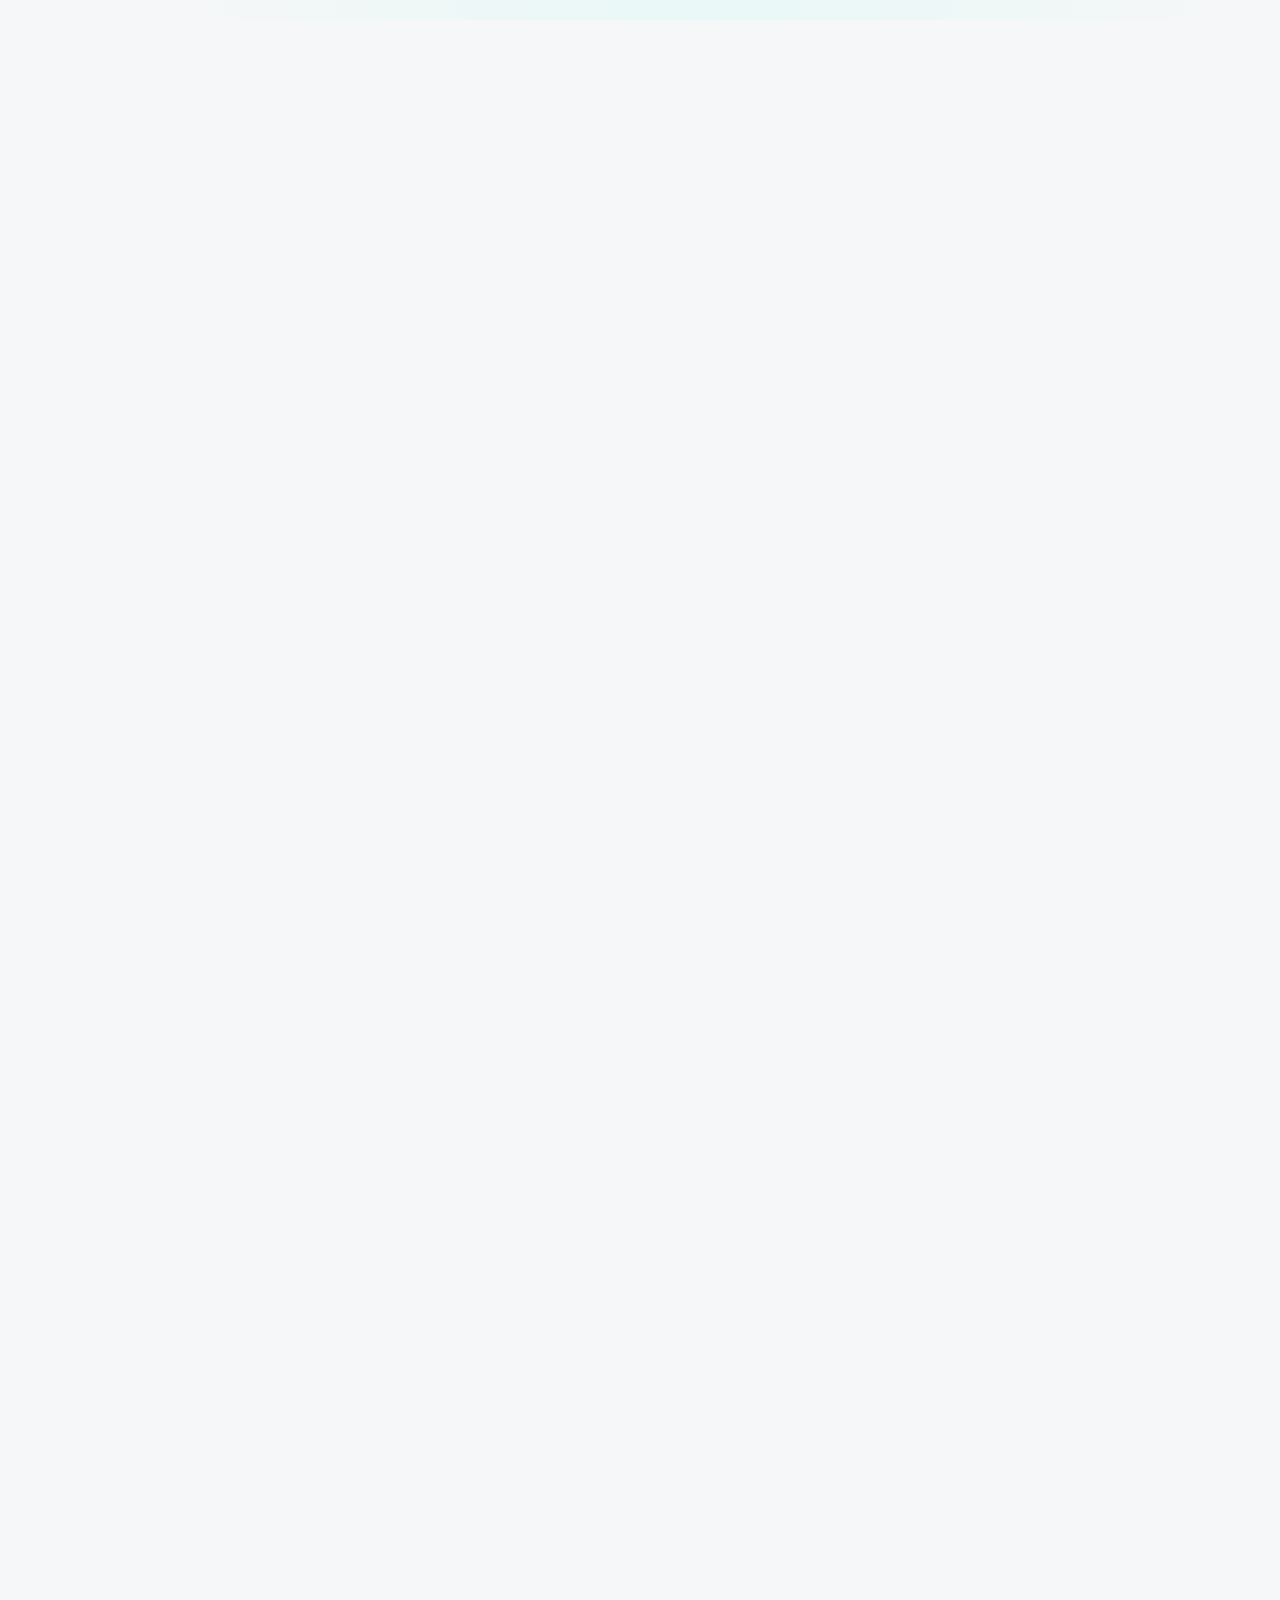
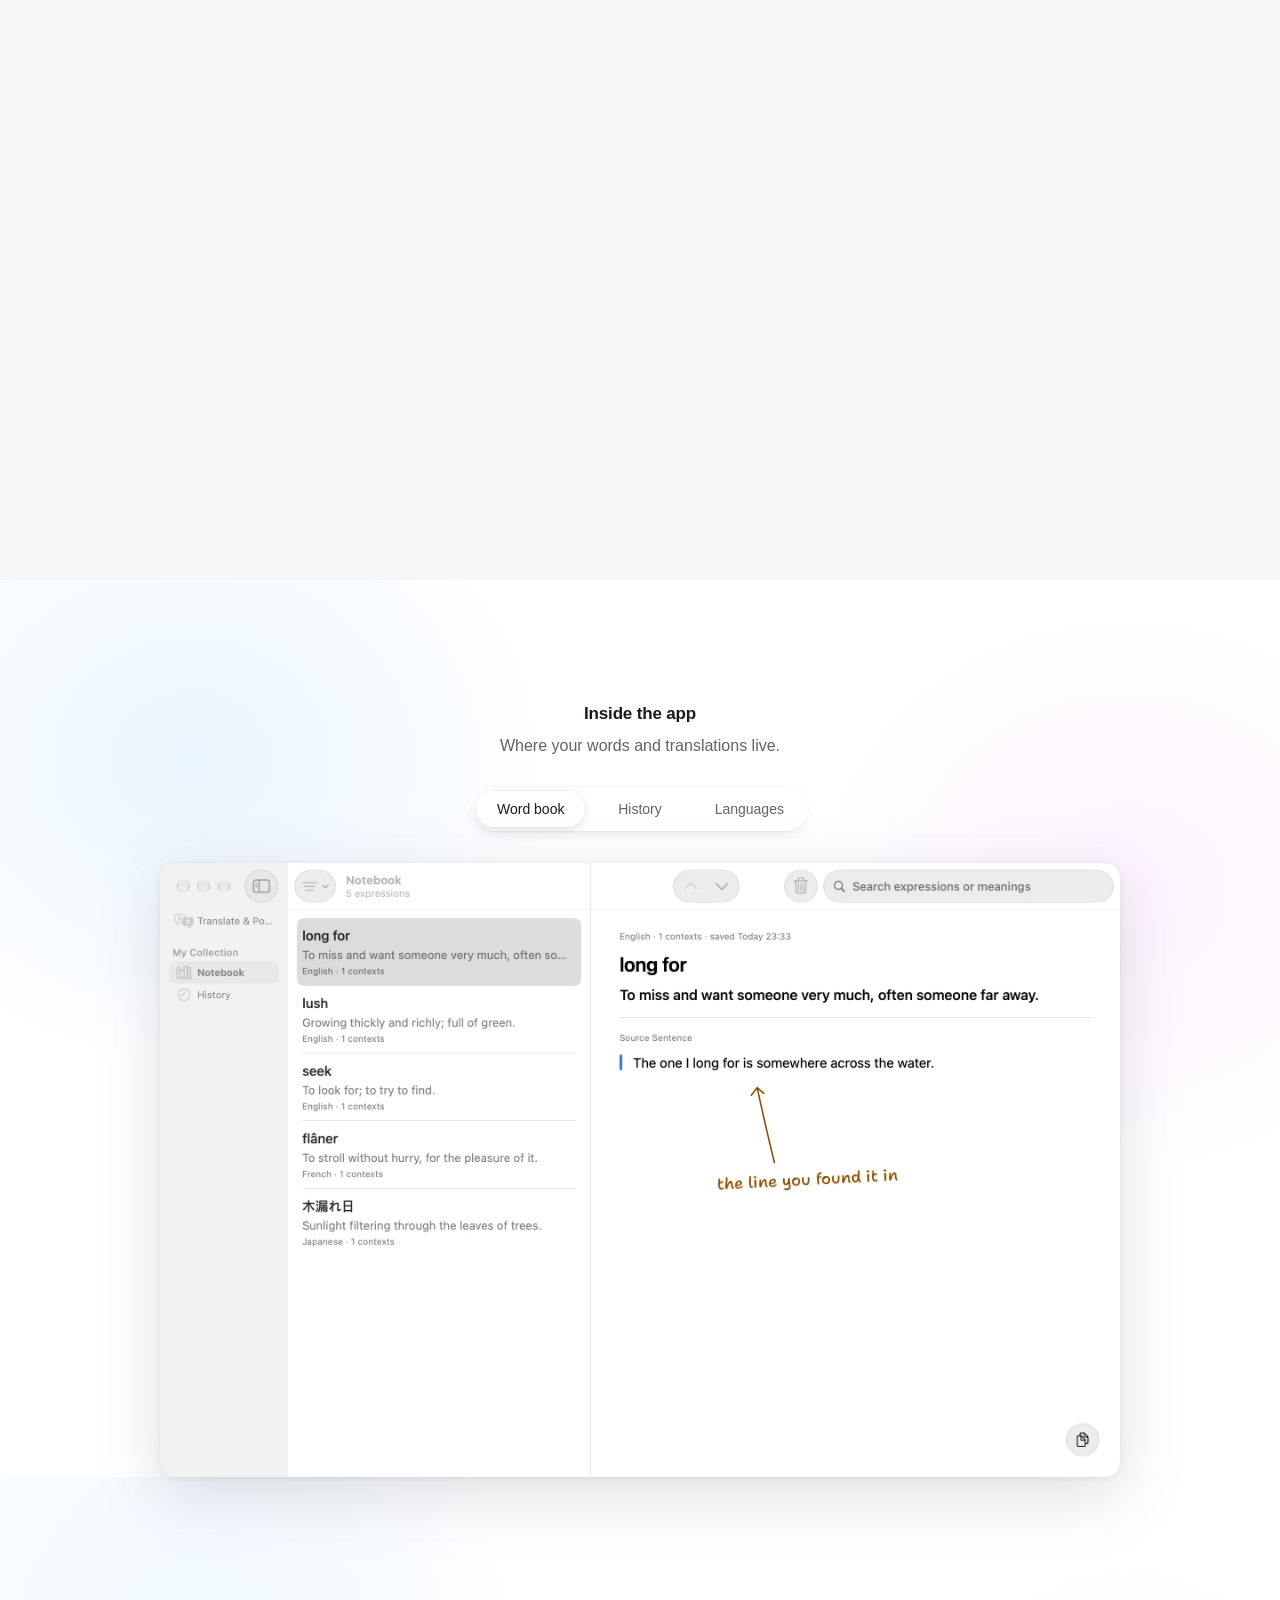
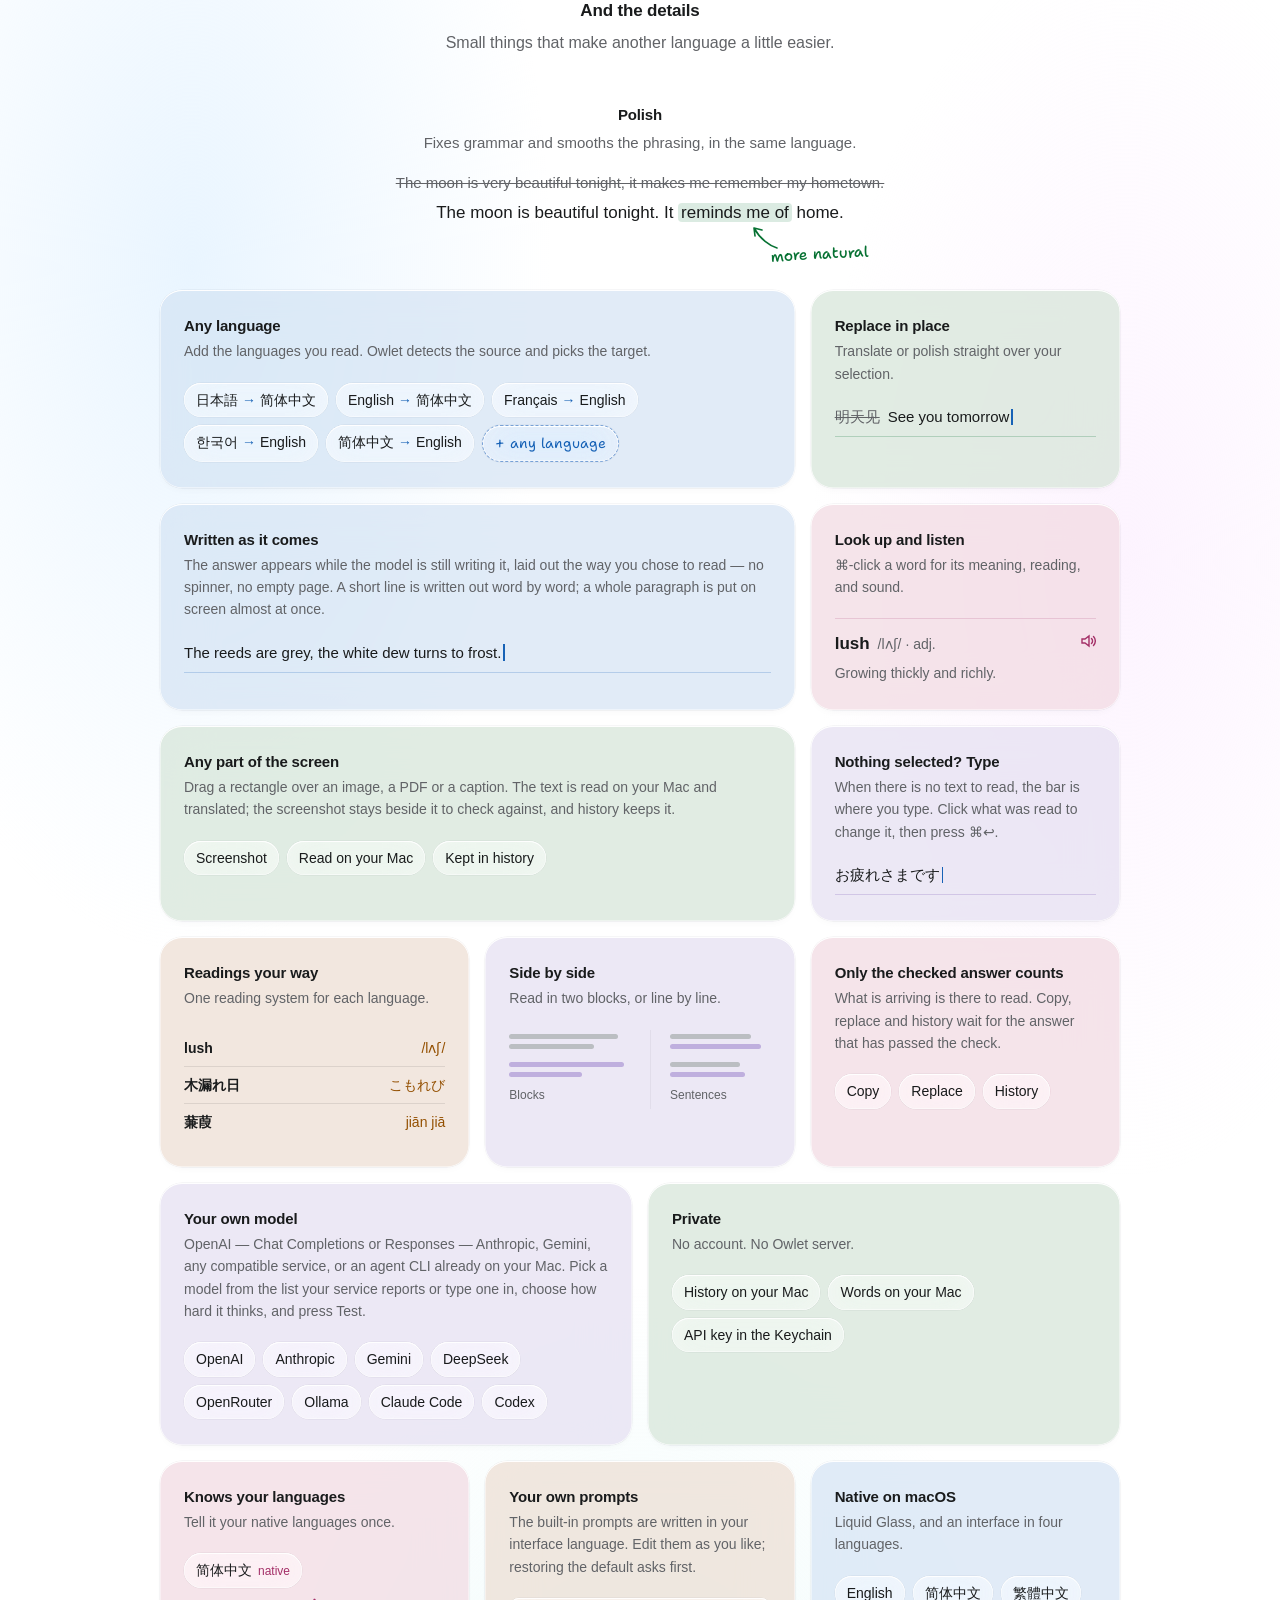
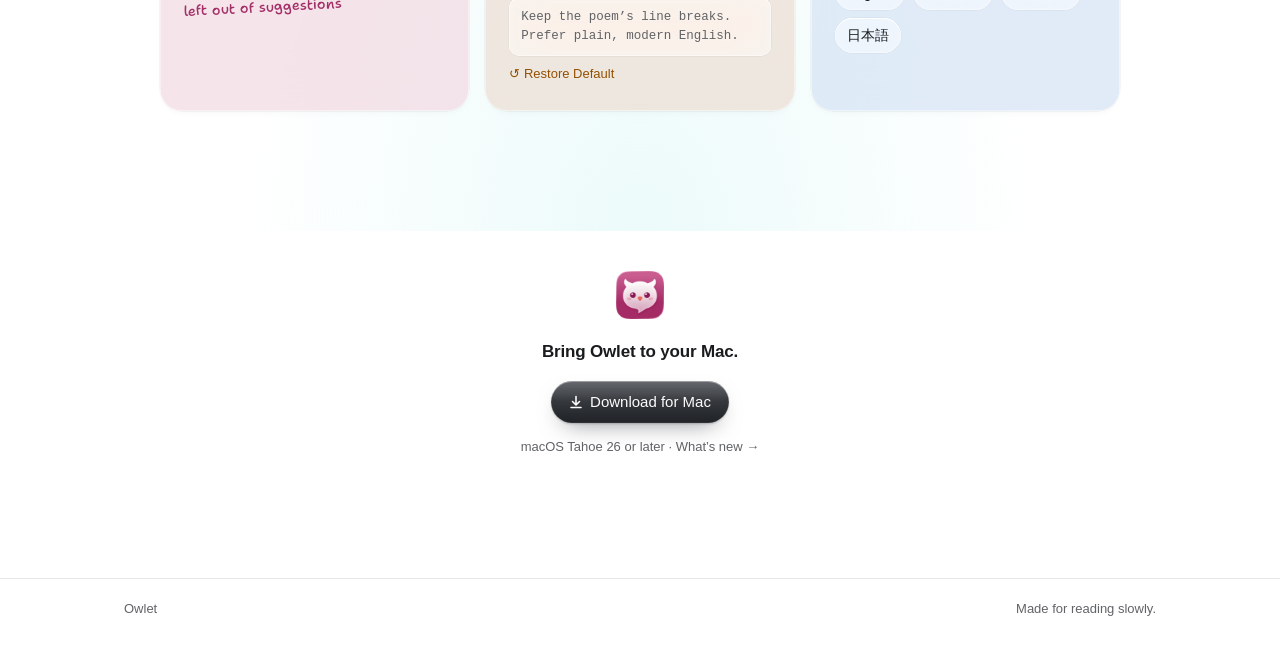
==== commit 701490d9: "feat(site): 首页加上屏幕区域翻译与就地输入 新增两张卡片：「屏幕上的任何地方」写框选区域、在 Mac 上识别并翻译、截图留在旁边核对并存进历史； 「没选中？直接输入」写读不到文字时原文条就" ====
--- a/site/index.html
+++ b/site/index.html
@@ -360,7 +360,7 @@
     /* Pinned, it would sit on every heading; at the top of the page it stays out of the way. */
     .prefs { position: absolute; }
     .stage { padding-top: 12svh; }
-    /* One column of thirteen cards: tighter so the list reads as one set rather than a long scroll. */
+    /* One column of fifteen cards: tighter so the list reads as one set rather than a long scroll. */
     .bento { gap: 12px; }
     .card { padding: 20px 20px 22px; border-radius: 20px; }
     .card h3 { font-size: 16px; }
@@ -535,6 +535,16 @@
           <p>Growing thickly and richly.</p>
         </div>
       </div>
+      <div class="card w4" style="--c: var(--green)">
+        <h3 data-i18n="c.region.h">Any part of the screen</h3><p data-i18n="c.region.p">Drag a rectangle over an image, a PDF or a caption. The text is read on your Mac and translated; the screenshot stays beside it to check against, and history keeps it.</p>
+        <div class="viz chips">
+          <span class="chip" data-i18n="c.region.shot">Screenshot</span><span class="chip" data-i18n="c.region.local">Read on your Mac</span><span class="chip" data-i18n="c.region.history">Kept in history</span>
+        </div>
+      </div>
+      <div class="card" style="--c: var(--violet)">
+        <h3 data-i18n="c.type.h">Nothing selected? Type</h3><p data-i18n="c.type.p">When there is no text to read, the bar is where you type. Click what was read to change it, then press ⌘↩.</p>
+        <div class="viz field"><b>お疲れさまです</b></div>
+      </div>
       <div class="card" style="--c: var(--amber)">
         <h3 data-i18n="c.read.h">Readings your way</h3><p data-i18n="c.read.p">One reading system for each language.</p>
         <div class="viz reads">
@@ -596,7 +606,7 @@
 </footer>
 <script>
   // English lives in the markup; the other languages replace it, and English comes back from what was read first.
-  const strings = {"zh": {"title": "Owlet · 在 Mac 上读写任何语言", "tagline": "在另一种语言里读写时，一个安静的伙伴。", "lead": "按下快捷键，Owlet 就会翻译或润色你选中的文字，再帮你留下值得学的词。<span class=\"ann\" style=\"--c: var(--amber)\" data-note=\"Safari、邮件、PDF…\">任何应用</span>里都能用。", "cta": "下载 Mac 版", "meta": "macOS Tahoe 26 或更高版本 · <a class=\"more-link\" href=\"changelog.html\">更新日志 <span>→</span></a>", "story.aria": "Owlet 怎么用", "k1": "翻译", "k2": "学习", "k3": "收藏", "s1.h": "用你的语言读。", "s1.p": "选中几行，按下快捷键。原文在上，译文在下。", "s1.alt": "Owlet 浮窗：《诗经·蒹葭》首章与它的英文译文", "n.selected": "你选中的<br>文字", "n.english": "已是<br>英文", "n.learn": "从中学习", "n.copy": "⌘C 复制", "s2.h": "找出值得留下的词。", "s2.p": "打开「学习」，看这段里值得学的词，每个都结合它所在的句子来解释。", "s2.alt": "Owlet 浮窗：三个值得学的词 lush、long for、seek", "n.worth": "值得<br>留下", "n.context": "结合语境解释", "s3.h": "一键收藏。", "s3.p": "每个词连同它出现的那一句，一起存进生词本。", "s3.alt": "Owlet 浮窗：lush 已存入生词本", "n.saved": "已收藏", "n.lookup": "⌘ 单击任意词即可查询", "credit": "《诗经·蒹葭》", "inside.h": "应用内部", "inside.sub": "你的词和译文都在这里。", "tab.notebook": "生词本", "tab.history": "历史记录", "tab.languages": "语言", "notebook.alt": "Owlet 生词本：五条英语、法语、日语表达，选中的一条显示它的原句", "history.alt": "Owlet 历史记录：按天分组的翻译与润色，最新一条是这首诗及其译文", "languages.alt": "Owlet 语言设置：六种语言、每种源语言的翻译目标与母语", "n.line": "你遇到它的那一句", "n.history": "每次翻译与润色，<br>按天排列", "n.addlang": "添加任意<br>语言", "n.target": "每种源语言<br>一个目标", "features.h": "还有这些细节", "features.sub": "让另一种语言变得容易一点的小地方。", "polish.h": "润色", "polish.p": "在同一种语言里修正语法、理顺措辞。", "polish.note": "更自然", "c.lang.h": "任意语言", "c.lang.p": "添加你读的语言。Owlet 会识别原文语言，并选好翻译目标。", "c.lang.any": "+ 任意语言", "c.replace.h": "原地替换", "c.replace.p": "翻译或润色的结果直接替换你的选区。", "c.arrive.h": "边到边读", "c.arrive.p": "模型还在写的时候，回答就已经出现，按你选定的显示方式铺开——没有转圈，也不是空白页。短短一句逐词写出，一整段几乎一次到位。", "c.trust.h": "只用校验过的回答", "c.trust.p": "正在到达的文字只是用来读的。复制、替换和历史记录，都等回答通过校验之后。", "c.trust.copy": "复制", "c.trust.replace": "替换", "c.trust.history": "历史记录", "c.lookup.h": "查词与发音", "c.lookup.p": "⌘ 单击一个词，看释义、读音并听发音。", "c.read.h": "读音随你选", "c.read.p": "每种语言选一种读音体系。", "c.side.h": "对照阅读", "c.side.p": "分成两块读，或逐句对照。", "c.side.blocks": "分区", "c.side.sentences": "逐句", "c.model.h": "用你自己的模型", "c.model.p": "OpenAI（Chat Completions 或 Responses）、Anthropic、Gemini、任意兼容服务，或 Mac 上已有的 agent CLI。模型从服务给出的清单里选或自己填，思考强度自己定，还有「测试」按钮先跑一遍。", "c.private.h": "隐私", "c.private.p": "不需要账号，也没有 Owlet 服务器。", "c.private.history": "历史记录留在 Mac 上", "c.private.words": "生词留在 Mac 上", "c.private.key": "API Key 存在钥匙串", "c.native.h": "懂你的语言", "c.native.p": "告诉它一次你的母语就好。", "c.native.tag": "母语", "c.native.note": "不会出现在推荐里", "c.prompt.h": "自定义提示词", "c.prompt.p": "内置提示词跟着界面语言走。想改就改，恢复默认会先问一次。", "c.prompt.text": "保留诗的换行，用平实的现代英语。", "c.prompt.restore": "↺ 恢复默认", "c.mac.h": "macOS 原生", "c.mac.p": "Liquid Glass，界面支持四种语言。", "end.h": "把 Owlet 带到你的 Mac 上。", "footer": "为慢慢读而做。", "theme.system": "外观：跟随系统", "theme.light": "外观：浅色", "theme.dark": "外观：深色", "lang": "语言"}, "ja": {"title": "Owlet · Mac であらゆる言語を読み書き", "tagline": "ほかの言語で読み書きするときの、静かな相棒。", "lead": "ショートカットを押すと、選んだ文章を Owlet が翻訳または推敲し、覚えておきたい言葉を残します。<span class=\"ann\" style=\"--c: var(--amber)\" data-note=\"Safari、メール、PDF…\">どのアプリでも</span>使えます。", "cta": "Mac 版をダウンロード", "meta": "macOS Tahoe 26 以降 · <a class=\"more-link\" href=\"changelog.html\">新機能 <span>→</span></a>", "story.aria": "Owlet の使い方", "k1": "翻訳", "k2": "学習", "k3": "保存", "s1.h": "自分の言語で読む。", "s1.p": "数行を選んでショートカットを押すだけ。原文は上に、訳文は下に。", "s1.alt": "Owlet のパネル：『詩経』蒹葭の第一章とその英訳", "n.selected": "選んだ<br>テキスト", "n.english": "英語に<br>なった", "n.learn": "ここから学ぶ", "n.copy": "⌘C でコピー", "s2.h": "残したい言葉を見つける。", "s2.p": "「学習」を開くと、ここで大切な言葉が、出会った一文に沿って説明されます。", "s2.alt": "Owlet のパネル：学ぶべき三語 lush、long for、seek", "n.worth": "残す<br>価値あり", "n.context": "文脈で説明", "s3.h": "ワンクリックで保存。", "s3.p": "言葉は、出てきた一文と一緒に単語帳へ。", "s3.alt": "Owlet のパネル：lush を単語帳に保存したところ", "n.saved": "保存済み", "n.lookup": "⌘ クリックでどの単語も調べられる", "credit": "『詩経』蒹葭", "inside.h": "アプリの中", "inside.sub": "言葉と訳文の置き場所。", "tab.notebook": "単語帳", "tab.history": "履歴", "tab.languages": "言語", "notebook.alt": "Owlet の単語帳：英語・フランス語・日本語の五つの表現と、選んだ表現の原文", "history.alt": "Owlet の履歴：日ごとにまとめた翻訳と推敲。最新はこの詩とその訳", "languages.alt": "Owlet の言語設定：六つの言語、原文の言語ごとの訳先、母語", "n.line": "出会った一文", "n.history": "すべての翻訳と推敲を<br>日ごとに", "n.addlang": "どの言語も<br>追加できる", "n.target": "原文の言語ごとに<br>訳先を設定", "features.h": "細部まで", "features.sub": "ほかの言語を少しだけ楽にする、小さな工夫。", "polish.h": "推敲", "polish.p": "同じ言語のまま、文法を直し、言い回しを整えます。", "polish.note": "より自然", "c.lang.h": "あらゆる言語", "c.lang.p": "読む言語を追加すると、Owlet が原文の言語を判別し、訳先を選びます。", "c.lang.any": "+ どの言語でも", "c.replace.h": "その場で置き換え", "c.replace.p": "翻訳や推敲の結果で、選んだ範囲をそのまま置き換えます。", "c.arrive.h": "届くそばから", "c.arrive.p": "モデルがまだ書いている間に答えが現れ、選んだ表示のしかたで育ちます。回るインジケーターも空白のページもありません。短い一文は一語ずつ、段落はほぼ一度に表示されます。", "c.trust.h": "使うのは確かめた答えだけ", "c.trust.p": "届いている途中の文字は、読むためだけのものです。コピー、置き換え、履歴は、確かめられた答えを待ちます。", "c.trust.copy": "コピー", "c.trust.replace": "置き換え", "c.trust.history": "履歴", "c.lookup.h": "調べて、聞く", "c.lookup.p": "⌘ クリックで意味と読みを確かめ、発音も聞けます。", "c.read.h": "読み方は自由に", "c.read.p": "言語ごとに読みの表記を選べます。", "c.side.h": "並べて読む", "c.side.p": "二つのブロックで、または一文ずつ対訳で。", "c.side.blocks": "ブロック", "c.side.sentences": "文ごと", "c.model.h": "好きなモデルで", "c.model.p": "OpenAI（Chat Completions／Responses）・Anthropic・Gemini、互換サービス、または Mac にある agent CLI。モデルはサービスが返す一覧から選ぶか自分で入力し、思考の強さも指定できます。「テスト」ボタンで先に試せます。", "c.private.h": "プライバシー", "c.private.p": "アカウント不要。Owlet のサーバーもありません。", "c.private.history": "履歴は Mac に", "c.private.words": "単語も Mac に", "c.private.key": "API キーはキーチェーンに", "c.native.h": "あなたの言語を知る", "c.native.p": "母語を一度伝えるだけ。", "c.native.tag": "母語", "c.native.note": "おすすめから外します", "c.prompt.h": "自分のプロンプト", "c.prompt.p": "組み込みのプロンプトはインターフェースの言語で表示されます。自由に編集でき、既定に戻すときは先に確認します。", "c.prompt.text": "詩の改行は残し、平易な現代英語で。", "c.prompt.restore": "↺ 既定に戻す", "c.mac.h": "macOS ネイティブ", "c.mac.p": "Liquid Glass。インターフェイスは4言語に対応。", "end.h": "Owlet を Mac に。", "footer": "ゆっくり読むために。", "theme.system": "外観：システムに合わせる", "theme.light": "外観：ライト", "theme.dark": "外観：ダーク", "lang": "言語"}};
+  const strings = {"zh": {"title": "Owlet · 在 Mac 上读写任何语言", "tagline": "在另一种语言里读写时，一个安静的伙伴。", "lead": "按下快捷键，Owlet 就会翻译或润色你选中的文字，再帮你留下值得学的词。<span class=\"ann\" style=\"--c: var(--amber)\" data-note=\"Safari、邮件、PDF…\">任何应用</span>里都能用。", "cta": "下载 Mac 版", "meta": "macOS Tahoe 26 或更高版本 · <a class=\"more-link\" href=\"changelog.html\">更新日志 <span>→</span></a>", "story.aria": "Owlet 怎么用", "k1": "翻译", "k2": "学习", "k3": "收藏", "s1.h": "用你的语言读。", "s1.p": "选中几行，按下快捷键。原文在上，译文在下。", "s1.alt": "Owlet 浮窗：《诗经·蒹葭》首章与它的英文译文", "n.selected": "你选中的<br>文字", "n.english": "已是<br>英文", "n.learn": "从中学习", "n.copy": "⌘C 复制", "s2.h": "找出值得留下的词。", "s2.p": "打开「学习」，看这段里值得学的词，每个都结合它所在的句子来解释。", "s2.alt": "Owlet 浮窗：三个值得学的词 lush、long for、seek", "n.worth": "值得<br>留下", "n.context": "结合语境解释", "s3.h": "一键收藏。", "s3.p": "每个词连同它出现的那一句，一起存进生词本。", "s3.alt": "Owlet 浮窗：lush 已存入生词本", "n.saved": "已收藏", "n.lookup": "⌘ 单击任意词即可查询", "credit": "《诗经·蒹葭》", "inside.h": "应用内部", "inside.sub": "你的词和译文都在这里。", "tab.notebook": "生词本", "tab.history": "历史记录", "tab.languages": "语言", "notebook.alt": "Owlet 生词本：五条英语、法语、日语表达，选中的一条显示它的原句", "history.alt": "Owlet 历史记录：按天分组的翻译与润色，最新一条是这首诗及其译文", "languages.alt": "Owlet 语言设置：六种语言、每种源语言的翻译目标与母语", "n.line": "你遇到它的那一句", "n.history": "每次翻译与润色，<br>按天排列", "n.addlang": "添加任意<br>语言", "n.target": "每种源语言<br>一个目标", "features.h": "还有这些细节", "features.sub": "让另一种语言变得容易一点的小地方。", "polish.h": "润色", "polish.p": "在同一种语言里修正语法、理顺措辞。", "polish.note": "更自然", "c.lang.h": "任意语言", "c.lang.p": "添加你读的语言。Owlet 会识别原文语言，并选好翻译目标。", "c.lang.any": "+ 任意语言", "c.replace.h": "原地替换", "c.replace.p": "翻译或润色的结果直接替换你的选区。", "c.arrive.h": "边到边读", "c.arrive.p": "模型还在写的时候，回答就已经出现，按你选定的显示方式铺开——没有转圈，也不是空白页。短短一句逐词写出，一整段几乎一次到位。", "c.trust.h": "只用校验过的回答", "c.trust.p": "正在到达的文字只是用来读的。复制、替换和历史记录，都等回答通过校验之后。", "c.trust.copy": "复制", "c.trust.replace": "替换", "c.trust.history": "历史记录", "c.region.h": "屏幕上的任何地方", "c.region.p": "在图片、PDF 或字幕上拖出一个矩形。文字在你的 Mac 上识别并翻译，截图留在旁边方便核对，历史记录也会保存它。", "c.region.shot": "截图", "c.region.local": "在 Mac 上识别", "c.region.history": "存进历史记录", "c.type.h": "没选中？直接输入", "c.type.p": "读不到文字时，原文条就是输入框。读到的原文点一下就能改，按 ⌘↩ 再翻译。", "c.lookup.h": "查词与发音", "c.lookup.p": "⌘ 单击一个词，看释义、读音并听发音。", "c.read.h": "读音随你选", "c.read.p": "每种语言选一种读音体系。", "c.side.h": "对照阅读", "c.side.p": "分成两块读，或逐句对照。", "c.side.blocks": "分区", "c.side.sentences": "逐句", "c.model.h": "用你自己的模型", "c.model.p": "OpenAI（Chat Completions 或 Responses）、Anthropic、Gemini、任意兼容服务，或 Mac 上已有的 agent CLI。模型从服务给出的清单里选或自己填，思考强度自己定，还有「测试」按钮先跑一遍。", "c.private.h": "隐私", "c.private.p": "不需要账号，也没有 Owlet 服务器。", "c.private.history": "历史记录留在 Mac 上", "c.private.words": "生词留在 Mac 上", "c.private.key": "API Key 存在钥匙串", "c.native.h": "懂你的语言", "c.native.p": "告诉它一次你的母语就好。", "c.native.tag": "母语", "c.native.note": "不会出现在推荐里", "c.prompt.h": "自定义提示词", "c.prompt.p": "内置提示词跟着界面语言走。想改就改，恢复默认会先问一次。", "c.prompt.text": "保留诗的换行，用平实的现代英语。", "c.prompt.restore": "↺ 恢复默认", "c.mac.h": "macOS 原生", "c.mac.p": "Liquid Glass，界面支持四种语言。", "end.h": "把 Owlet 带到你的 Mac 上。", "footer": "为慢慢读而做。", "theme.system": "外观：跟随系统", "theme.light": "外观：浅色", "theme.dark": "外观：深色", "lang": "语言"}, "ja": {"title": "Owlet · Mac であらゆる言語を読み書き", "tagline": "ほかの言語で読み書きするときの、静かな相棒。", "lead": "ショートカットを押すと、選んだ文章を Owlet が翻訳または推敲し、覚えておきたい言葉を残します。<span class=\"ann\" style=\"--c: var(--amber)\" data-note=\"Safari、メール、PDF…\">どのアプリでも</span>使えます。", "cta": "Mac 版をダウンロード", "meta": "macOS Tahoe 26 以降 · <a class=\"more-link\" href=\"changelog.html\">新機能 <span>→</span></a>", "story.aria": "Owlet の使い方", "k1": "翻訳", "k2": "学習", "k3": "保存", "s1.h": "自分の言語で読む。", "s1.p": "数行を選んでショートカットを押すだけ。原文は上に、訳文は下に。", "s1.alt": "Owlet のパネル：『詩経』蒹葭の第一章とその英訳", "n.selected": "選んだ<br>テキスト", "n.english": "英語に<br>なった", "n.learn": "ここから学ぶ", "n.copy": "⌘C でコピー", "s2.h": "残したい言葉を見つける。", "s2.p": "「学習」を開くと、ここで大切な言葉が、出会った一文に沿って説明されます。", "s2.alt": "Owlet のパネル：学ぶべき三語 lush、long for、seek", "n.worth": "残す<br>価値あり", "n.context": "文脈で説明", "s3.h": "ワンクリックで保存。", "s3.p": "言葉は、出てきた一文と一緒に単語帳へ。", "s3.alt": "Owlet のパネル：lush を単語帳に保存したところ", "n.saved": "保存済み", "n.lookup": "⌘ クリックでどの単語も調べられる", "credit": "『詩経』蒹葭", "inside.h": "アプリの中", "inside.sub": "言葉と訳文の置き場所。", "tab.notebook": "単語帳", "tab.history": "履歴", "tab.languages": "言語", "notebook.alt": "Owlet の単語帳：英語・フランス語・日本語の五つの表現と、選んだ表現の原文", "history.alt": "Owlet の履歴：日ごとにまとめた翻訳と推敲。最新はこの詩とその訳", "languages.alt": "Owlet の言語設定：六つの言語、原文の言語ごとの訳先、母語", "n.line": "出会った一文", "n.history": "すべての翻訳と推敲を<br>日ごとに", "n.addlang": "どの言語も<br>追加できる", "n.target": "原文の言語ごとに<br>訳先を設定", "features.h": "細部まで", "features.sub": "ほかの言語を少しだけ楽にする、小さな工夫。", "polish.h": "推敲", "polish.p": "同じ言語のまま、文法を直し、言い回しを整えます。", "polish.note": "より自然", "c.lang.h": "あらゆる言語", "c.lang.p": "読む言語を追加すると、Owlet が原文の言語を判別し、訳先を選びます。", "c.lang.any": "+ どの言語でも", "c.replace.h": "その場で置き換え", "c.replace.p": "翻訳や推敲の結果で、選んだ範囲をそのまま置き換えます。", "c.arrive.h": "届くそばから", "c.arrive.p": "モデルがまだ書いている間に答えが現れ、選んだ表示のしかたで育ちます。回るインジケーターも空白のページもありません。短い一文は一語ずつ、段落はほぼ一度に表示されます。", "c.trust.h": "使うのは確かめた答えだけ", "c.trust.p": "届いている途中の文字は、読むためだけのものです。コピー、置き換え、履歴は、確かめられた答えを待ちます。", "c.trust.copy": "コピー", "c.trust.replace": "置き換え", "c.trust.history": "履歴", "c.region.h": "画面のどこでも", "c.region.p": "画像や PDF、字幕の上に四角形をドラッグするだけ。文字は Mac 上で読み取って翻訳し、スクリーンショットは照らし合わせ用にそばに残り、履歴にも保存されます。", "c.region.shot": "スクリーンショット", "c.region.local": "Mac 上で読み取り", "c.region.history": "履歴に保存", "c.type.h": "選択なし？そのまま入力", "c.type.p": "読み取れる文字がないときは、ソースのバーがそのまま入力欄に。読み取った原文もクリックで直せて、⌘↩ で翻訳し直せます。", "c.lookup.h": "調べて、聞く", "c.lookup.p": "⌘ クリックで意味と読みを確かめ、発音も聞けます。", "c.read.h": "読み方は自由に", "c.read.p": "言語ごとに読みの表記を選べます。", "c.side.h": "並べて読む", "c.side.p": "二つのブロックで、または一文ずつ対訳で。", "c.side.blocks": "ブロック", "c.side.sentences": "文ごと", "c.model.h": "好きなモデルで", "c.model.p": "OpenAI（Chat Completions／Responses）・Anthropic・Gemini、互換サービス、または Mac にある agent CLI。モデルはサービスが返す一覧から選ぶか自分で入力し、思考の強さも指定できます。「テスト」ボタンで先に試せます。", "c.private.h": "プライバシー", "c.private.p": "アカウント不要。Owlet のサーバーもありません。", "c.private.history": "履歴は Mac に", "c.private.words": "単語も Mac に", "c.private.key": "API キーはキーチェーンに", "c.native.h": "あなたの言語を知る", "c.native.p": "母語を一度伝えるだけ。", "c.native.tag": "母語", "c.native.note": "おすすめから外します", "c.prompt.h": "自分のプロンプト", "c.prompt.p": "組み込みのプロンプトはインターフェースの言語で表示されます。自由に編集でき、既定に戻すときは先に確認します。", "c.prompt.text": "詩の改行は残し、平易な現代英語で。", "c.prompt.restore": "↺ 既定に戻す", "c.mac.h": "macOS ネイティブ", "c.mac.p": "Liquid Glass。インターフェイスは4言語に対応。", "end.h": "Owlet を Mac に。", "footer": "ゆっくり読むために。", "theme.system": "外観：システムに合わせる", "theme.light": "外観：ライト", "theme.dark": "外観：ダーク", "lang": "言語"}};
   const kinds = { i18n: "innerHTML", "i18n-alt": "alt", "i18n-aria": "aria-label", "i18n-note": "data-note" };
   // Per element, because one key can sit on several elements (both download buttons).
   const english = new WeakMap();
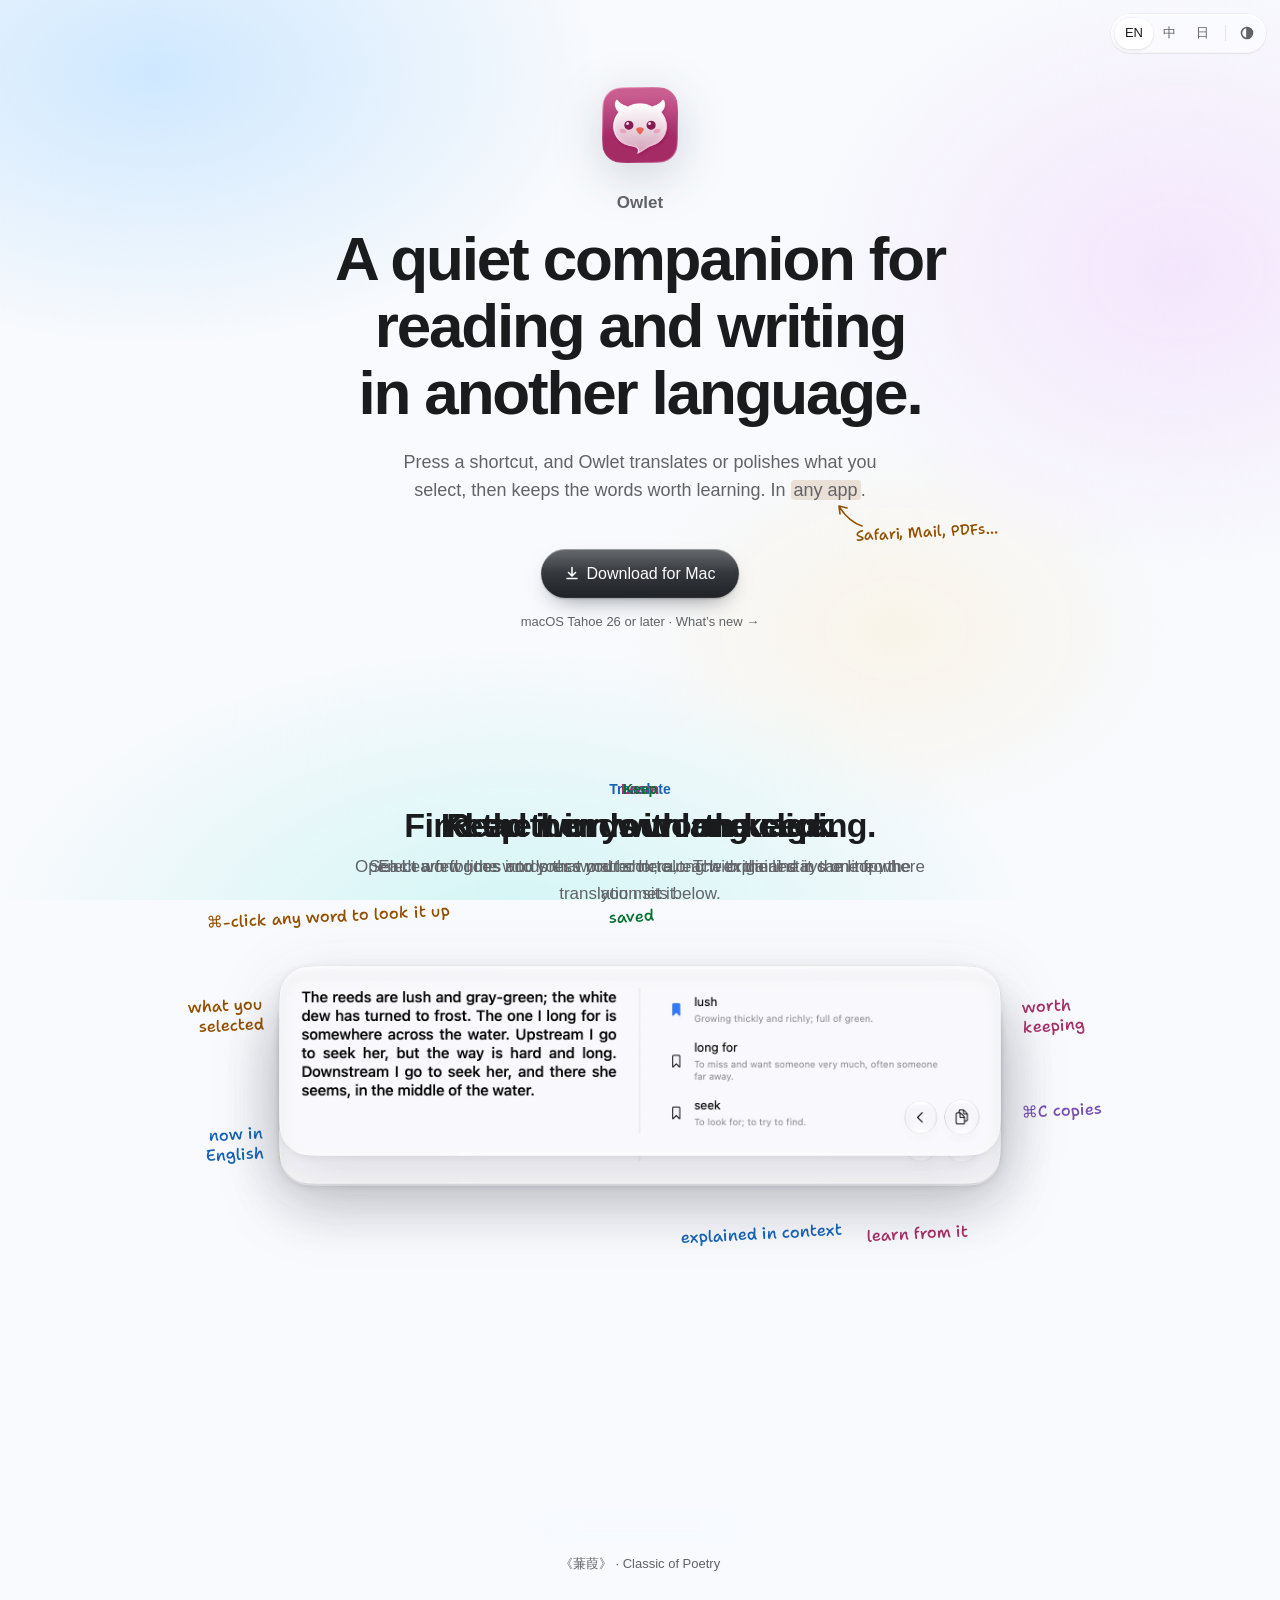
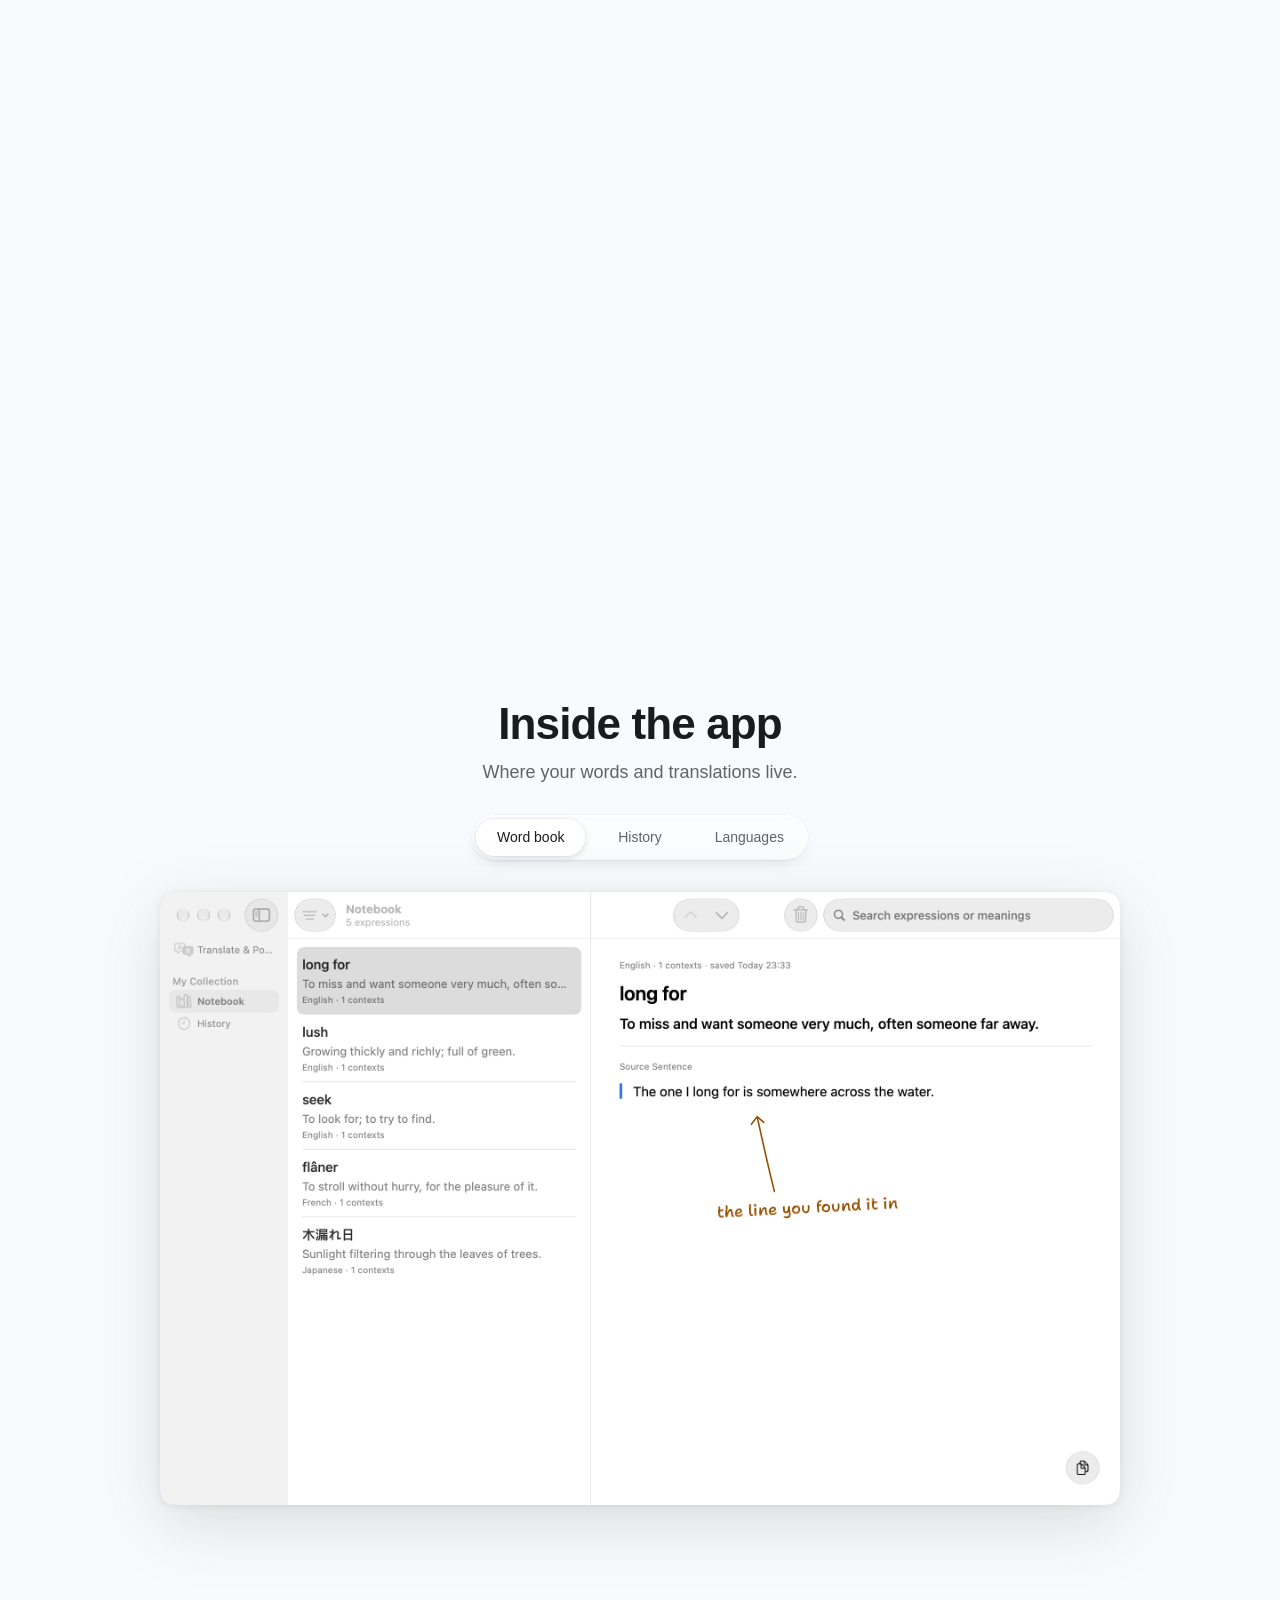
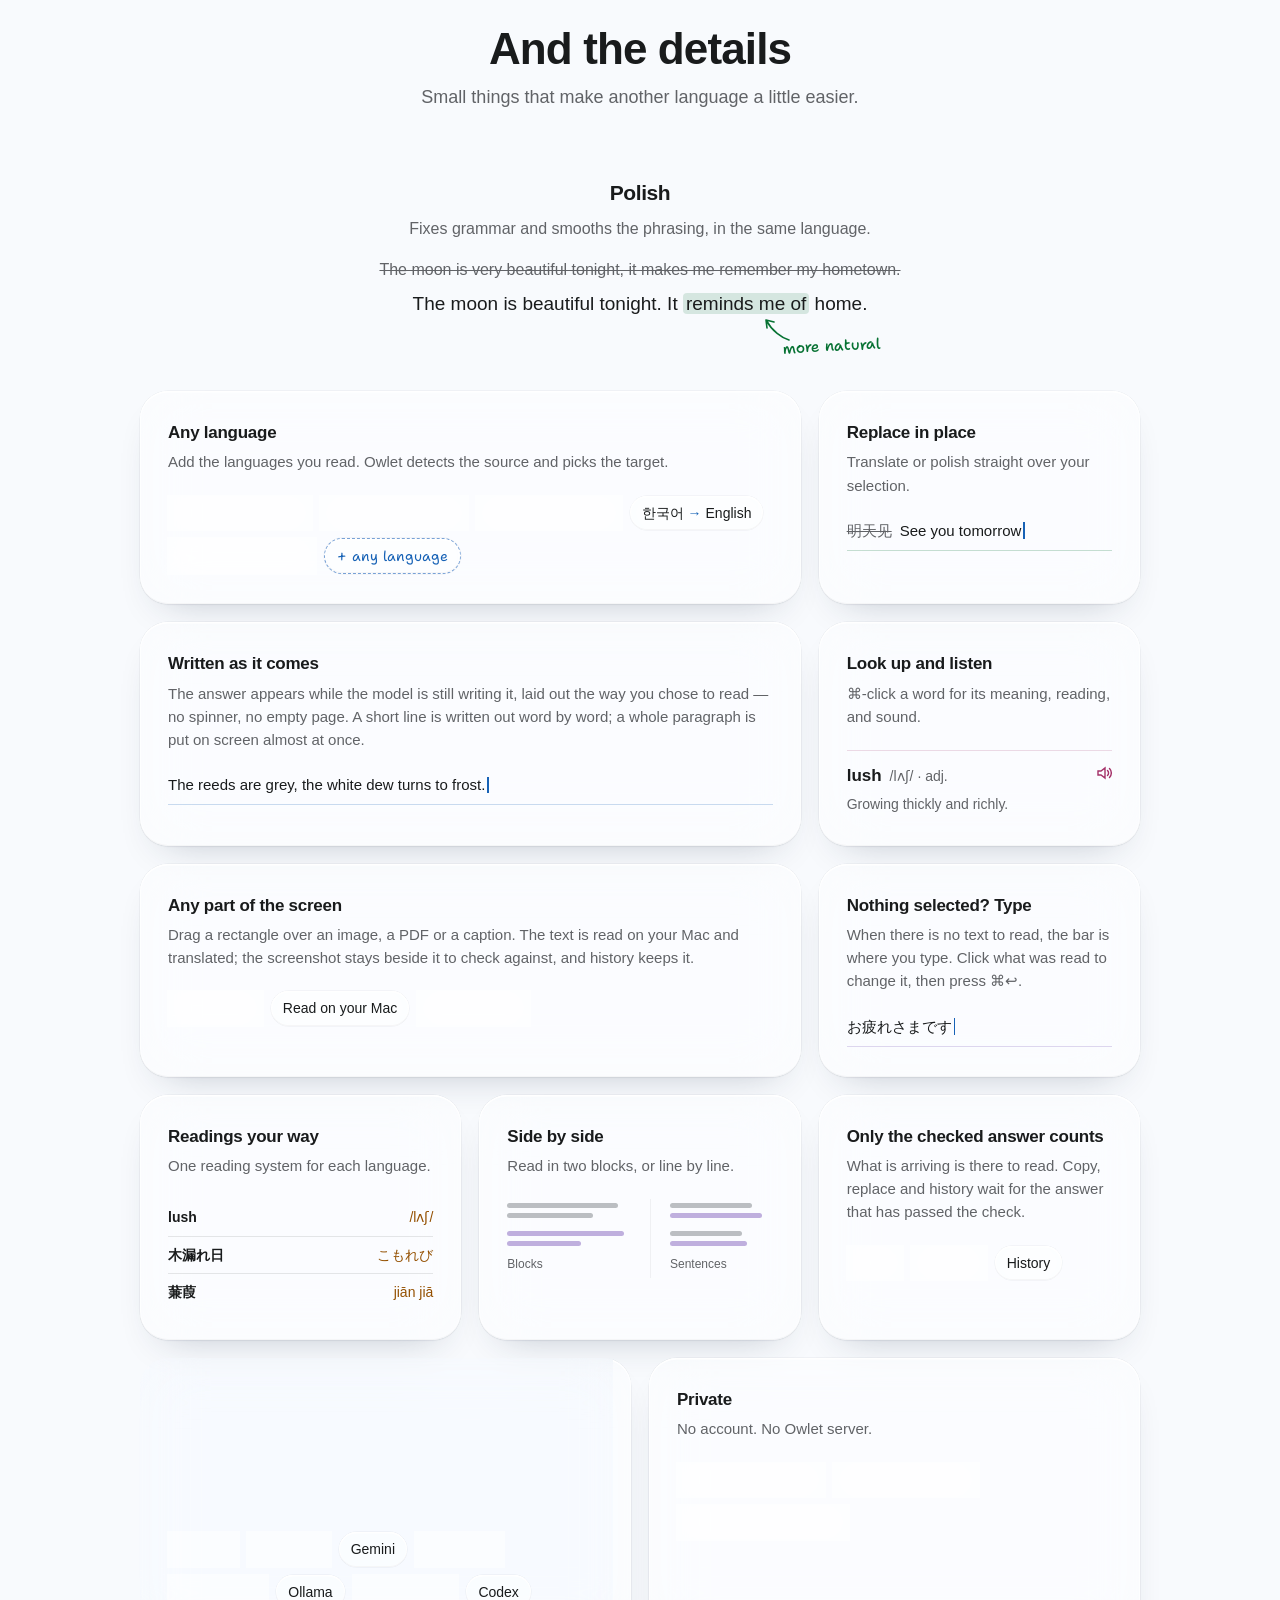
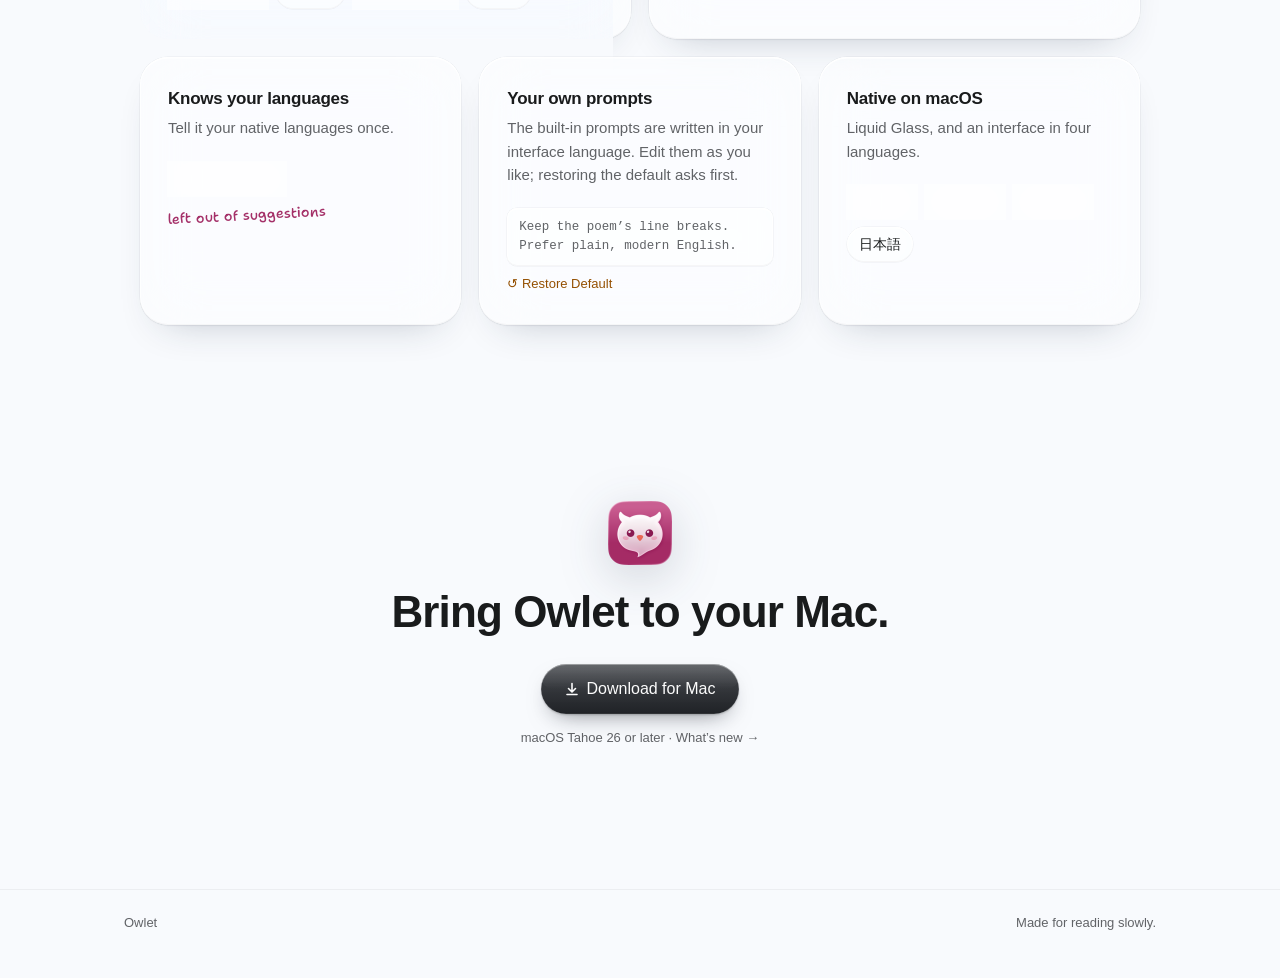
==== commit d9103767: "feat(site): 视觉改为清爽的 Liquid Glass 整页一张固定的 Tahoe 式壁纸，所有玻璃都透出同一层光，去掉各节各自的渐变与灰底； 卡片改为透明玻璃（亮边与顶部高光），去掉彩色底" ====
--- a/site/index.html
+++ b/site/index.html
@@ -29,8 +29,7 @@
   :root {
     --ink: oklch(0.22 0.004 260);
     --dim: oklch(0.50 0.006 260);
-    --bg: oklch(1 0 0);
-    --band: oklch(0.975 0.002 260);
+    --bg: oklch(0.985 0.004 250);
     --line: oklch(0.22 0.004 260 / .1);
     --amber: oklch(0.50 0.12 60);
     --blue: oklch(0.50 0.15 255);
@@ -43,7 +42,7 @@
   body { margin: 0; background: var(--bg); color: var(--ink); font: 16px/1.6 -apple-system, BlinkMacSystemFont, "SF Pro Text", "PingFang SC", sans-serif; -webkit-font-smoothing: antialiased; }
   a { color: inherit; text-underline-offset: 4px; text-decoration-thickness: 1px; }
   a:hover { color: var(--blue); }
-  h1, h2, h3 { font-weight: 600; margin: 0; letter-spacing: -.01em; }
+  h1, h2, h3 { font-weight: 600; margin: 0; letter-spacing: -.02em; }
   .wrap { max-width: 1080px; margin: 0 auto; padding-inline: 24px; }
 
   /* Inline handwritten note: a tinted target, an arrow, and a label below it. */
@@ -56,16 +55,17 @@
 
   /* Hero */
   .hero { min-height: 80vh; display: grid; place-items: center; text-align: center; position: relative; padding: 48px 24px; }
-  .hero img { width: 64px; height: 64px; }
-  .hero h1 { font-size: 28px; margin-top: 12px; }
+  .hero img { width: 76px; height: 76px; filter: drop-shadow(0 12px 24px oklch(0.3 0.04 260 / .18)); }
+  .hero h1 { font-size: 17px; margin-top: 18px; color: var(--dim); letter-spacing: 0; }
   .hero p { color: var(--dim); font-size: 17px; margin: 12px 0 0; }
-  .hero p.tagline { color: var(--ink); font-size: 19px; margin-top: 8px; text-wrap: balance; }
-  .hero p.lead { max-width: 30em; margin: 14px auto 44px; font-size: 16px; text-wrap: balance; }
+  /* The tagline is the headline: one sentence, set large and tight. */
+  .hero p.tagline { color: var(--ink); font-size: clamp(36px, 5.4vw, 62px); line-height: 1.08; font-weight: 600; letter-spacing: -.035em; margin: 10px auto 0; max-width: 14em; text-wrap: balance; }
+  .hero p.lead { max-width: 30em; margin: 22px auto 44px; font-size: 18px; line-height: 1.55; text-wrap: balance; }
   .links { margin-top: 36px; display: flex; flex-direction: column; gap: 14px; align-items: center; font-size: 15px; }
   .meta { font-size: 13px; color: var(--dim); }
   .btn {
-    display: inline-flex; align-items: center; gap: 7px; padding: 9px 18px; border-radius: 999px;
-    color: var(--btn-ink); text-decoration: none; font-weight: 500; font-size: 15px;
+    display: inline-flex; align-items: center; gap: 8px; padding: 12px 24px; border-radius: 999px;
+    color: var(--btn-ink); text-decoration: none; font-weight: 500; font-size: 16px;
     transition: transform .3s cubic-bezier(.16, 1, .3, 1), box-shadow .3s cubic-bezier(.16, 1, .3, 1);
   }
   .btn:hover { color: var(--btn-ink); transform: translateY(-1px); }
@@ -77,21 +77,14 @@
   .more-link:hover span { transform: translateX(3px); }
 
   /* Story */
-  .story { background: var(--band); padding: 96px 0; }
+  .story { padding: 96px 0; }
   /* A faint Tahoe wash, as if the wallpaper showed through glass; on the stage, so it holds still while the shots change. */
-  .stage {
-    background:
-      radial-gradient(55% 45% at 18% 12%, var(--wash-1), transparent 70%),
-      radial-gradient(45% 45% at 86% 28%, var(--wash-2), transparent 70%),
-      radial-gradient(60% 50% at 55% 100%, var(--wash-3), transparent 70%),
-      var(--band);
-  }
   .step { margin: 0 auto 88px; max-width: 1032px; }
   .step:last-child { margin-bottom: 0; }
   .cap { text-align: center; }
-  .cap b { font-size: 13px; font-weight: 600; }
-  .cap h2 { font-size: 17px; margin-top: 2px; }
-  .cap p { color: var(--dim); margin: 4px auto 0; max-width: 34em; }
+  .cap b { font-size: 14px; font-weight: 600; }
+  .cap h2 { font-size: clamp(26px, 2.8vw, 34px); line-height: 1.15; margin-top: 4px; }
+  .cap p { color: var(--dim); font-size: 17px; margin: 8px auto 0; max-width: 34em; }
   .k1 { color: var(--blue); } .k2 { color: var(--rose); } .k3 { color: var(--green); }
   /* The shot and its notes share one box; the SVG's viewBox matches the box, so arrows land in place. */
   .shot { position: relative; aspect-ratio: 1000 / 330; margin-top: 24px; }
@@ -137,8 +130,8 @@
 
   /* Inside the app: radio tabs, one pane at a time; a pane's arrows redraw each time it is shown. */
   .inside { padding: 120px 0 0; }
-  .inside h2 { font-size: 17px; text-align: center; }
-  .inside .sub { text-align: center; color: var(--dim); margin: 6px 0 0; }
+  .inside h2 { font-size: clamp(30px, 3.8vw, 44px); line-height: 1.1; text-align: center; }
+  .inside .sub { text-align: center; color: var(--dim); font-size: 18px; margin: 10px 0 0; }
   .inside input[type=radio] { position: absolute; opacity: 0; pointer-events: none; }
   .tabs label:hover { color: var(--ink); }
   #tab-notebook:focus-visible ~ .tabs [for=tab-notebook], #tab-history:focus-visible ~ .tabs [for=tab-history],
@@ -149,28 +142,28 @@
 
   /* ---------- Liquid Glass layer ---------- */
   :root {
-    --glass: oklch(1 0 0 / .55);
-    --glass-ring: inset 0 0 0 .5px oklch(1 0 0 / .85), 0 0 0 .5px oklch(0.3 0.02 260 / .08);
-    --glass-hi: inset 0 1px 0 oklch(1 0 0 / .95);
-    --glass-drop: 0 10px 28px -14px oklch(0.3 0.04 260 / .28), 0 1px 2px oklch(0.3 0.02 260 / .06);
+    --glass: oklch(1 0 0 / .5);
+    --glass-ring: inset 0 0 0 1px oklch(1 0 0 / .7), 0 0 0 .5px oklch(0.3 0.03 260 / .07);
+    --glass-hi: inset 0 1.5px 0 oklch(1 0 0 / .95), inset 0 -1px 0 oklch(0.3 0.03 260 / .04);
+    --glass-drop: 0 18px 40px -24px oklch(0.3 0.05 260 / .3), 0 1px 2px oklch(0.3 0.02 260 / .05);
     --spring: cubic-bezier(.22, 1, .36, 1);
-    --wash-1: oklch(0.95 0.03 250 / .7); --wash-2: oklch(0.96 0.03 320 / .6); --wash-3: oklch(0.96 0.025 195 / .6);
-    --card-base: oklch(1 0 0 / .68); --mix-base: oklch(1 0 0); --chip-any: oklch(1 0 0 / .25); --bar: oklch(0.80 0.006 260);
+    --wash-1: oklch(0.90 0.06 250 / .75); --wash-2: oklch(0.92 0.05 315 / .65); --wash-3: oklch(0.93 0.05 195 / .7); --wash-4: oklch(0.95 0.04 85 / .45);
+    --card-base: oklch(1 0 0 / .46); --mix-base: oklch(1 0 0); --chip-any: oklch(1 0 0 / .25); --bar: oklch(0.80 0.006 260);
     --track: oklch(1 0 0 / .45); --pill-top: oklch(1 0 0 / .98); --pill-bot: oklch(1 0 0 / .78); --pill-hi: oklch(1 0 0);
     --btn-top: oklch(0.36 0.01 260 / .92); --btn-bot: oklch(0.19 0.01 260 / .94); --btn-ink: oklch(0.99 0 0);
   }
   /* Dark: the script resolves "system" to light or dark before the first paint, so one block serves both. */
   :root[data-theme=dark] {
     color-scheme: dark;
-    --ink: oklch(0.95 0.004 260); --dim: oklch(0.74 0.01 260); --bg: oklch(0.17 0.008 260); --band: oklch(0.2 0.01 260);
+    --ink: oklch(0.95 0.004 260); --dim: oklch(0.74 0.01 260); --bg: oklch(0.17 0.008 260);
     --line: oklch(1 0 0 / .1);
     --amber: oklch(0.80 0.12 70); --blue: oklch(0.76 0.12 255); --green: oklch(0.78 0.13 150); --rose: oklch(0.77 0.13 355); --violet: oklch(0.76 0.12 300);
-    --glass: oklch(0.3 0.01 260 / .55);
-    --glass-ring: inset 0 0 0 .5px oklch(1 0 0 / .12), 0 0 0 .5px oklch(0 0 0 / .4);
-    --glass-hi: inset 0 1px 0 oklch(1 0 0 / .12);
-    --glass-drop: 0 10px 28px -14px oklch(0 0 0 / .6), 0 1px 2px oklch(0 0 0 / .3);
-    --wash-1: oklch(0.32 0.06 250 / .45); --wash-2: oklch(0.32 0.06 320 / .35); --wash-3: oklch(0.32 0.05 195 / .35);
-    --card-base: oklch(0.25 0.01 260 / .7); --mix-base: oklch(0.2 0.01 260); --chip-any: oklch(1 0 0 / .05); --bar: oklch(0.45 0.01 260);
+    --glass: oklch(0.3 0.01 260 / .45);
+    --glass-ring: inset 0 0 0 1px oklch(1 0 0 / .1), 0 0 0 .5px oklch(0 0 0 / .45);
+    --glass-hi: inset 0 1.5px 0 oklch(1 0 0 / .14), inset 0 -1px 0 oklch(0 0 0 / .2);
+    --glass-drop: 0 18px 40px -22px oklch(0 0 0 / .7), 0 1px 2px oklch(0 0 0 / .3);
+    --wash-1: oklch(0.34 0.08 250 / .55); --wash-2: oklch(0.32 0.08 315 / .45); --wash-3: oklch(0.34 0.07 195 / .45); --wash-4: oklch(0.32 0.05 85 / .25);
+    --card-base: oklch(0.26 0.01 260 / .5); --mix-base: oklch(0.2 0.01 260); --chip-any: oklch(1 0 0 / .05); --bar: oklch(0.45 0.01 260);
     --track: oklch(0.28 0.01 260 / .6); --pill-top: oklch(0.44 0.01 260 / .95); --pill-bot: oklch(0.36 0.01 260 / .95); --pill-hi: oklch(1 0 0 / .14);
     --btn-top: oklch(0.99 0 0 / .96); --btn-bot: oklch(0.88 0.004 260 / .96); --btn-ink: oklch(0.2 0.005 260);
   }
@@ -189,23 +182,26 @@
   .prefs .theme svg { width: 16px; height: 16px; fill: none; stroke: currentColor; stroke-width: 1.6; stroke-linecap: round; }
   .prefs .theme svg:not(.on) { display: none; }
   .prefs button:focus-visible { outline: 2px solid var(--blue); outline-offset: 1px; }
-  /* Faint wallpaper light, so the glass has something to show through. */
-  .hero, .inside, .features {
+  /* One wallpaper, fixed behind the whole page like a desktop: every glass surface shows the same
+     soft light through it, and the sections are separated by space, not by bands of colour. */
+  body { background: var(--bg); }
+  body::before {
+    content: ""; position: fixed; inset: 0; z-index: -1; pointer-events: none;
     background:
-      radial-gradient(40% 50% at 15% 20%, var(--wash-1), transparent 70%),
-      radial-gradient(35% 45% at 88% 35%, var(--wash-2), transparent 70%),
-      radial-gradient(45% 40% at 50% 100%, var(--wash-3), transparent 70%),
-      var(--bg);
+      radial-gradient(48% 42% at 12% 8%, var(--wash-1), transparent 72%),
+      radial-gradient(40% 46% at 92% 30%, var(--wash-2), transparent 72%),
+      radial-gradient(56% 44% at 40% 104%, var(--wash-3), transparent 72%),
+      radial-gradient(30% 30% at 70% 70%, var(--wash-4), transparent 72%);
   }
   .glassy, .chip, .prompt, .prefs {
     background: var(--glass); -webkit-backdrop-filter: blur(18px) saturate(1.8); backdrop-filter: blur(18px) saturate(1.8);
     box-shadow: var(--glass-hi), var(--glass-ring), var(--glass-drop);
   }
   .card {
-    background: color-mix(in oklab, var(--c, var(--mix-base)) 13%, var(--card-base));
-    -webkit-backdrop-filter: blur(24px) saturate(1.8); backdrop-filter: blur(24px) saturate(1.8);
-    /* A light lift only: the glass edge separates the cards, not the shadow. */
-    box-shadow: var(--glass-hi), var(--glass-ring), 0 4px 14px -10px oklch(0.3 0.04 260 / .14);
+    /* Clear glass: the wallpaper gives it colour; the accent stays in the drawing inside. */
+    background: linear-gradient(180deg, color-mix(in oklab, var(--card-base) 100%, oklch(1 0 0 / .1)), var(--card-base));
+    -webkit-backdrop-filter: blur(30px) saturate(1.6); backdrop-filter: blur(30px) saturate(1.6);
+    box-shadow: var(--glass-hi), var(--glass-ring), var(--glass-drop);
   }
   .chip.any { background: var(--chip-any); box-shadow: none; }
   .card :is(.chip, .prompt) { box-shadow: var(--glass-hi), var(--glass-ring); }
@@ -275,27 +271,27 @@
   @media (prefers-reduced-motion: no-preference) {
     @supports (animation-timeline: view()) {
       .card, .polish { animation: rise linear both; animation-timeline: view(); animation-range: entry 0% entry 40%; }
-      @keyframes rise { from { opacity: 0; transform: translateY(28px) scale(.98); } }
+      @keyframes rise { from { opacity: 0; transform: translateY(24px); } }
     }
   }
 
   /* Features */
   .features { padding: 120px 0; }
-  .features h2 { font-size: 17px; text-align: center; }
-  .features .sub { text-align: center; color: var(--dim); margin: 6px 0 48px; }
-  .polish { text-align: center; max-width: 720px; margin: 0 auto 64px; }
-  .polish h3 { font-size: 15px; }
-  .polish p { margin: 4px 0 0; color: var(--dim); font-size: 15px; }
+  .features h2 { font-size: clamp(30px, 3.8vw, 44px); line-height: 1.1; text-align: center; }
+  .features .sub { text-align: center; color: var(--dim); font-size: 18px; margin: 10px 0 64px; }
+  .polish { text-align: center; max-width: 720px; margin: 0 auto 72px; }
+  .polish h3 { font-size: 21px; }
+  .polish p { margin: 6px 0 0; color: var(--dim); font-size: 16px; }
   .polish .before { text-decoration: line-through; margin-top: 16px; }
-  .polish .after { color: var(--ink); font-size: 17px; }
+  .polish .after { color: var(--ink); font-size: 19px; }
 
   /* Bento: each card carries a small drawing of the thing it describes, in plain HTML. */
-  .bento { display: grid; grid-template-columns: repeat(6, 1fr); gap: 16px; max-width: 960px; margin: 0 auto; }
-  .card { grid-column: span 2; border-radius: 22px; padding: 24px 24px 26px; }
+  .bento { display: grid; grid-template-columns: repeat(6, 1fr); gap: 18px; max-width: 1000px; margin: 0 auto; }
+  .card { grid-column: span 2; border-radius: 28px; padding: 28px 28px 30px; }
   .card.w4 { grid-column: span 4; } .card.w3 { grid-column: span 3; }
-  .card h3 { font-size: 15px; }
-  .card > p { margin: 2px 0 0; color: var(--dim); font-size: 14px; }
-  .viz { margin-top: 20px; font-size: 14px; }
+  .card h3 { font-size: 17px; letter-spacing: -.015em; }
+  .card > p { margin: 4px 0 0; color: var(--dim); font-size: 15px; line-height: 1.55; }
+  .viz { margin-top: 22px; font-size: 14px; }
   .chips { display: flex; flex-wrap: wrap; gap: 8px; }
   .chip { border-radius: 999px; padding: 6px 12px; white-space: nowrap; }
   .chip i { font-style: normal; color: var(--c); margin: 0 4px; }
@@ -329,11 +325,11 @@
 
   @media (max-width: 820px) { .bento { grid-template-columns: 1fr; } .card, .card.w4, .card.w3 { grid-column: auto; } }
 
-  .end { text-align: center; padding: 40px 0 120px; }
-  .end h2 { font-size: 17px; margin-top: 12px; }
-  .end .links { margin-top: 16px; }
-  .end img { width: 48px; height: 48px; }
-  footer { border-top: 1px solid var(--line); padding: 20px 0 40px; font-size: 13px; color: var(--dim); }
+  .end { text-align: center; padding: 56px 0 140px; }
+  .end h2 { font-size: clamp(30px, 3.8vw, 44px); line-height: 1.1; margin-top: 16px; }
+  .end .links { margin-top: 28px; }
+  .end img { width: 64px; height: 64px; filter: drop-shadow(0 12px 24px oklch(0.3 0.04 260 / .18)); }
+  footer { box-shadow: inset 0 .5px 0 var(--line); padding: 24px 0 44px; font-size: 13px; color: var(--dim); }
   footer .wrap { display: flex; justify-content: space-between; gap: 16px; }
 
   @media (max-width: 820px) {
